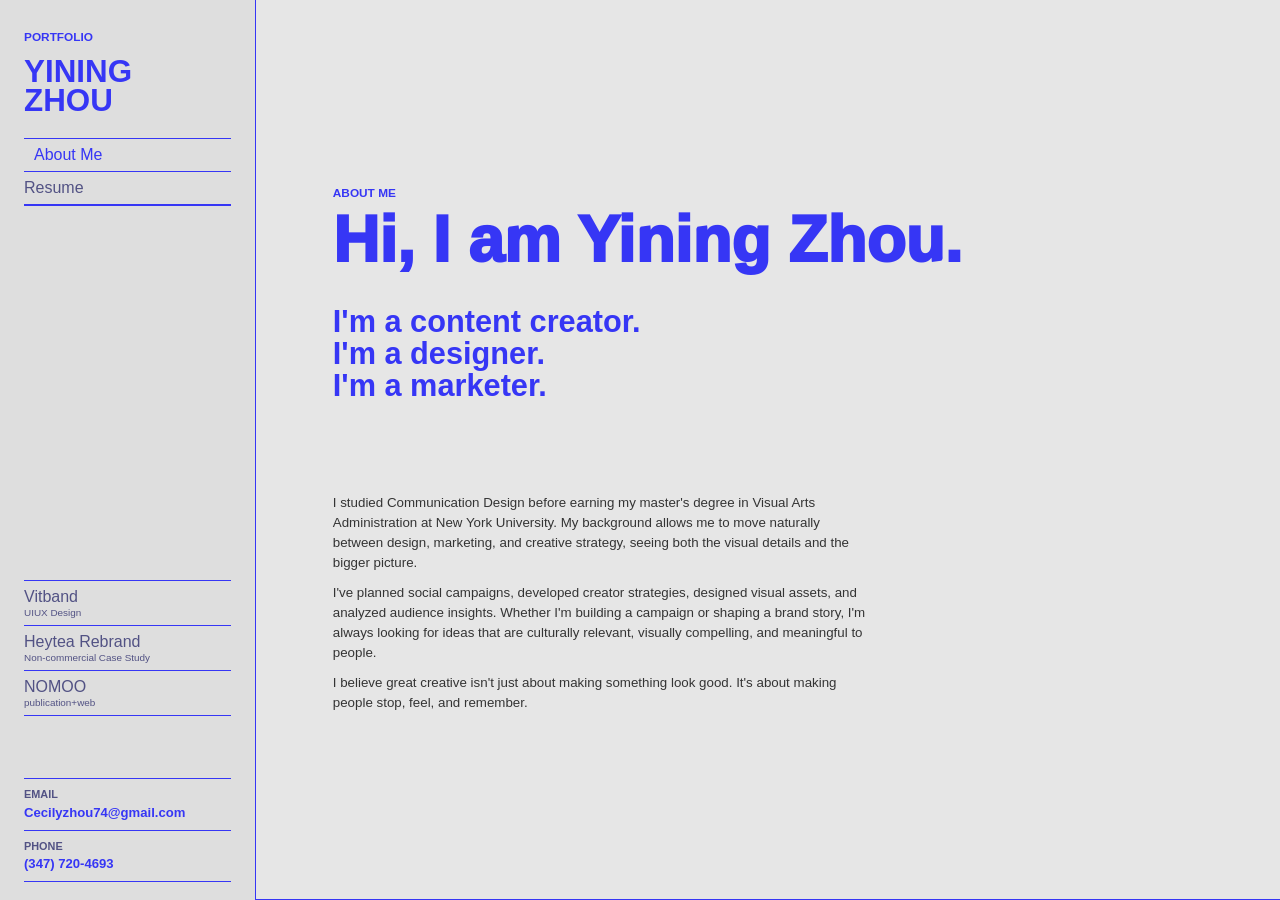
==== index.html @ d881f9b8 "1" ====
<!doctype html>
<html lang="zh-CN">
  <head>
    <meta charset="UTF-8" />
    <meta name="viewport" content="width=device-width, initial-scale=1.0" />
    <title>Portfolio</title>
    <link rel="stylesheet" href="styles.css?v=20260713-nomoo-grey-tight" />
  </head>
  <body>
    <main class="portfolio-shell">
      <aside class="sidebar" aria-label="Portfolio navigation">
        <div class="sidebar-heading">
          <p class="site-label">Portfolio</p>
          <h1>Yining Zhou</h1>
          <nav class="nav-list nav-list-primary" aria-label="Primary sections">
            <button class="nav-link is-active" type="button" data-target="about">About Me</button>
            <button class="nav-link" type="button" data-target="resume">Resume</button>
          </nav>
        </div>

        <nav class="nav-list nav-list-projects" aria-label="Projects">
          <div class="nav-project-group" data-project-nav>
            <button class="nav-link nav-link-project" type="button" data-target="project-one" aria-expanded="false">
              <span>Vitband</span>
              <small>UIUX Design</small>
            </button>
            <div class="nav-sublist" aria-label="Vitband sections">
              <button class="nav-sublink" type="button" data-target="vitband-overview">Overview</button>
              <button class="nav-sublink" type="button" data-target="vitband-research">Research</button>
              <button class="nav-sublink" type="button" data-target="vitband-insights">Audience Insights</button>
              <button class="nav-sublink" type="button" data-target="vitband-highfi">High-Fi</button>
            </div>
          </div>
          <div class="nav-project-group" data-project-nav>
            <button class="nav-link nav-link-project" type="button" data-target="project-two" aria-expanded="false">
              <span>Heytea Rebrand</span>
              <small>Non-commercial Case Study</small>
            </button>
            <div class="nav-sublist" aria-label="Heytea sections">
              <button class="nav-sublink" type="button" data-target="heytea-introduction">Introduction</button>
              <button class="nav-sublink" type="button" data-target="heytea-visualization">Visualization</button>
              <button class="nav-sublink" type="button" data-target="heytea-posters">Posters</button>
              <button class="nav-sublink" type="button" data-target="heytea-applications">Applications</button>
            </div>
          </div>
          <button class="nav-link nav-link-project" type="button" data-target="project-three">
            <span>NOMOO</span>
            <small>publication+web</small>
          </button>
        </nav>

        <div class="sidebar-footer">
          <dl class="contact-list">
            <div>
              <dt>Email</dt>
              <dd><a href="mailto:Cecilyzhou74@gmail.com">Cecilyzhou74@gmail.com</a></dd>
            </div>
            <div>
              <dt>Phone</dt>
              <dd><a href="tel:+13477204693">(347) 720-4693</a></dd>
            </div>
          </dl>
        </div>
      </aside>

      <section class="content-panel" aria-label="Portfolio content">
        <article class="section-block about-section" id="about">
          <div class="section-copy">
            <p class="eyebrow">About Me</p>
            <h2>Hi, I am Yining Zhou.</h2>
            <div class="about-text">
              <p class="about-lede">
                I'm a content creator.<br />
                I'm a designer.<br />
                I'm a marketer.
              </p>
              <p>
                I studied Communication Design before earning my master's degree in
                Visual Arts Administration at New York University. My background allows
                me to move naturally between design, marketing, and creative strategy,
                seeing both the visual details and the bigger picture.
              </p>
              <p>
                I've planned social campaigns, developed creator strategies, designed
                visual assets, and analyzed audience insights. Whether I'm building a
                campaign or shaping a brand story, I'm always looking for ideas that are
                culturally relevant, visually compelling, and meaningful to people.
              </p>
              <p>
                I believe great creative isn't just about making something look good.
                It's about making people stop, feel, and remember.
              </p>
            </div>
          </div>
        </article>

        <article class="section-block resume-section" id="resume">
          <div class="resume-header">
            <h2>Resume</h2>
          </div>

          <div class="resume-grid">
            <section class="resume-card resume-contact" aria-label="Resume contact">
              <h3>Contact</h3>
              <dl>
                <div>
                  <dt>Location</dt>
                  <dd>Long Island City, NY</dd>
                </div>
                <div>
                  <dt>Email</dt>
                  <dd><a href="mailto:Cecilyzhou74@gmail.com">Cecilyzhou74@gmail.com</a></dd>
                </div>
                <div>
                  <dt>Phone</dt>
                  <dd><a href="tel:+13477204693">(347) 720-4693</a></dd>
                </div>
                <div>
                  <dt>Work Authorization</dt>
                  <dd>No sponsorship required</dd>
                </div>
              </dl>
            </section>

            <section class="resume-card" aria-label="Professional summary">
              <h3>Summary</h3>
              <p>
                Digital marketing professional with hands-on experience in social media,
                content creation, and customer insights. Enjoy working at the intersection
                of marketing, design, and data to create engaging digital experiences.
                Experienced in TikTok content, campaign coordination, audience research,
                and marketing analytics.
              </p>
            </section>

            <section class="resume-card resume-education" aria-label="Education">
              <h3>Education</h3>
              <div class="resume-item">
                <div class="resume-item-head">
                  <h4>Parsons School of Design, The New School</h4>
                  <span>Aug. 2020 - May 2024</span>
                </div>
                <p>Bachelor of Arts in Communication Design</p>
                <p>
                  Parsons School of Design Scholarship $52,000; Parsons School of
                  Design Nominee for Honors Graduate.
                </p>
              </div>
              <div class="resume-item">
                <div class="resume-item-head">
                  <h4>New York University</h4>
                  <span>Aug. 2024 - May 2026</span>
                </div>
                <p>Master of Arts in Visual Arts Administration</p>
              </div>
            </section>

            <section class="resume-card resume-experience" aria-label="Work experience">
              <h3>Experience</h3>
              <div class="resume-item">
                <div class="resume-number">01</div>
                <div>
                  <div class="resume-item-head">
                    <h4>J&J Solutions Consulting Inc.</h4>
                    <span>Feb. 2026 - Apr. 2026</span>
                  </div>
                  <p class="resume-role">Marketing & Customer Strategy Consultant Intern</p>
                  <ul>
                    <li>Used SQL and Python to analyze 1.6K+ campaign records across Google Ads, Instagram, and Facebook.</li>
                    <li>Analyzed customer behavior using SQL, Excel, and Adobe Analytics to identify marketing opportunities and customer trends.</li>
                    <li>Built KPI dashboard insights that supported targeting adjustments and a 5% CVR increase.</li>
                    <li>Used data to answer business questions and support marketing recommendations.</li>
                    <li>Reviewed website user behavior and customer journeys to identify opportunities for improving conversion rates and the digital experience.</li>
                    <li>Organized survey results, campaign data, customer feedback, and competitor research for marketing discussions.</li>
                  </ul>
                </div>
              </div>

              <div class="resume-item">
                <div class="resume-number">02</div>
                <div>
                  <div class="resume-item-head">
                    <h4>VITBAND</h4>
                    <span>May 2025 - Feb. 2026</span>
                  </div>
                  <p class="resume-role">UI/UX Designer</p>
                  <ul>
                    <li>Worked with the product team to improve user experience based on customer feedback and usability research.</li>
                    <li>Designed app interface layouts, visual assets, and user-facing marketing materials for a fitness wearable app.</li>
                    <li>Designed product screens, landing page assets, and marketing materials for new feature launches.</li>
                    <li>Researched competitor apps, user flows, interaction patterns, and emerging UI trends.</li>
                    <li>Helped redesign a muscle energy tracking feature into a more motivating progress-based system.</li>
                  </ul>
                </div>
              </div>

              <div class="resume-item">
                <div class="resume-number">03</div>
                <div>
                  <div class="resume-item-head">
                    <h4>Freelance</h4>
                    <span>Aug. 2020 - Aug. 2024</span>
                  </div>
                  <p class="resume-role">Independent Designer</p>
                  <ul>
                    <li>Edited TikTok videos and promotional clips for restaurants, beauty brands, and student-led events.</li>
                    <li>Created short-form videos for restaurants, beauty brands, and local businesses across TikTok and Instagram.</li>
                    <li>Planned content around seasonal campaigns, trending topics, and audience interests.</li>
                    <li>Designed social media graphics, animated posts, event visuals, captions, and campaign content ideas.</li>
                    <li>Worked directly with clients on branding, content ideas, and social media strategy.</li>
                    <li>Produced social content generating over 200K cumulative views across TikTok.</li>
                  </ul>
                </div>
              </div>

              <div class="resume-item">
                <div class="resume-number">04</div>
                <div>
                  <div class="resume-item-head">
                    <h4>Dongsheng Media</h4>
                    <span>Oct. 2022 - Mar. 2024</span>
                  </div>
                  <p class="resume-role">Co-Founder & Social Content Strategist</p>
                  <ul>
                    <li>Coordinated KOLs and livestream creators for TikTok-based livestream projects.</li>
                    <li>Recruited and managed KOLs and livestream creators, collaborating on content strategy and campaign execution for TikTok livestream projects.</li>
                    <li>Managed private audience groups with 1,500+ members through interaction, announcements, and community engagement.</li>
                    <li>Created livestream previews, trending-topic posts, and community content to drive audience traffic and retention.</li>
                    <li>Helped increase audience activity through regular group interaction, giveaways, and livestream reminders.</li>
                    <li>Developed traffic-driving strategies for livestreams reaching 20,000+ peak concurrent viewers and $140K+ average monthly revenue.</li>
                  </ul>
                </div>
              </div>

              <div class="resume-item">
                <div class="resume-number">05</div>
                <div>
                  <div class="resume-item-head">
                    <h4>LINC Chic</h4>
                    <span>Nov. 2023 - Dec. 2023</span>
                  </div>
                  <p class="resume-role">Market Researcher</p>
                  <ul>
                    <li>Conducted in-store retail observation research across SoHo and Fifth Avenue.</li>
                    <li>Conducted customer research across retail locations in New York to better understand shopping behavior and consumer preferences.</li>
                    <li>Collected and summarized survey findings on pricing, product preferences, and seasonal trends.</li>
                    <li>Analyzed surveys, merchandising, store layout, and social media-driven product displays.</li>
                    <li>Compared competitor stores, merchandising, and social media campaigns to identify emerging consumer trends.</li>
                    <li>Identified interest in neutral-tone collections and minimalist visual displays for internal trend discussions.</li>
                  </ul>
                </div>
              </div>
            </section>

            <section class="resume-card resume-skills" aria-label="Skills and tools">
              <h3>Skills & Tools</h3>
              <div>
                <h4>Creative Skills</h4>
                <p>
                  Social media content planning, campaign coordination, newsletter content,
                  audience research, competitor analysis, community engagement, content
                  calendar management, marketing reporting, project tracking, social media
                  graphics, video editing, motion graphics, typography, visual storytelling,
                  art direction, and campaign creative development.
                </p>
              </div>
              <div>
                <h4>Tools</h4>
                <p>
                  Canva, Adobe Creative Suite, Photoshop, Illustrator, InDesign, Premiere Pro,
                  After Effects, Figma, Google Analytics, SQL, Python, Microsoft Excel,
                  Google Workspace, CapCut, and HTML.
                </p>
              </div>
            </section>

            <section class="resume-card resume-awards" aria-label="Awards">
              <h3>Awards</h3>
              <div class="resume-item">
                <div class="resume-item-head">
                  <h4>Red Dot Award: Brands &amp; Communication Design 2026</h4>
                  <span>Professional Level</span>
                </div>
              </div>
            </section>
          </div>
        </article>

        <article class="section-block project-case" id="project-one">
          <header class="case-hero">
            <h2>Vitband</h2>
            <p class="project-tag">UIUX Design</p>
          </header>

          <div class="case-grid">
            <section class="case-block case-block-large case-overview" id="vitband-overview">
              <img
                class="case-device-cutout"
                src="assets/vitband-hand-phone.png"
                alt=""
                aria-hidden="true"
              />
              <h3>Overview</h3>
              <p>
                VITBAND is an AI-powered fitness wearable designed to help athletes
                better understand muscle activation, fatigue, and recovery throughout
                their training. The project focused on creating an intuitive mobile
                experience that transforms complex biometric data into actionable
                insights, making performance tracking easier to understand and more
                motivating for everyday users.
              </p>
            </section>

            <section class="case-block case-role">
              <h3>My Role</h3>
              <p>
                As the UI/UX Designer, I led the end-to-end UI design of the mobile
                application. I was responsible for creating the overall interface layout,
                designing user flows, wireframes, high-fidelity UI screens, and
                interactive prototypes. I translated product requirements into intuitive,
                visually cohesive experiences while collaborating closely with the team
                to refine and iterate the design throughout the project.
              </p>
            </section>

            <section class="case-block case-award">
              <h3>Award</h3>
              <p>Red Dot Award: Brands &amp; Communication Design 2026</p>
            </section>

            <section class="case-block case-block-large">
              <h3>Responsibilities</h3>
              <ul>
                <li>Designed user flows and mobile UI for key features including Dashboard, History, and AI Coach.</li>
                <li>Created wireframes, high-fidelity interfaces, and interaction prototypes in Figma.</li>
                <li>Developed visual assets and marketing materials to maintain a consistent brand identity.</li>
                <li>Conducted competitor analysis across fitness wearables and health tracking applications, identifying opportunities to improve usability and information hierarchy.</li>
                <li>Worked with the team to simplify complex performance metrics into more intuitive visualizations.</li>
                <li>Redesigned the muscle energy system from a countdown model (100% -> 0%) to a progress-based model (0% -> 100%), creating a more rewarding and motivating user experience.</li>
              </ul>
            </section>

            <section class="case-block case-block-large" id="vitband-research">
              <h3>Research</h3>
              <p>
                Before designing the product, we explored the current fitness wearable
                market and interviewed potential users to better understand their
                training habits and expectations.
              </p>
              <div class="case-question-list">
                <p>Our research focused on three key questions:</p>
                <ul>
                  <li>What information do athletes care about most during training?</li>
                  <li>How can complex biometric data be translated into simple, actionable insights?</li>
                  <li>How can AI coaching create a more engaging training experience instead of simply displaying numbers?</li>
                </ul>
              </div>
              <p>
                We also evaluated products such as Polar, WHOOP, and Aura Ring to
                understand their interaction patterns, information architecture, and
                wearable experience. Based on these findings, we explored opportunities
                to create a more approachable and motivating experience.
              </p>
            </section>

            <section class="case-block case-insights" id="vitband-insights">
              <h3>Audience Insights</h3>
              <div class="insight-chart" aria-label="Audience insight chart">
                <p class="chart-question">
                  Question: What would you expect from such a tool?
                </p>
                <div class="chart-row">
                  <p>An indicator of muscle fatigue</p>
                  <div class="chart-bar-track">
                    <span class="chart-bar" style="--value: 75"><span>75</span></span>
                  </div>
                </div>
                <div class="chart-row">
                  <p>Developed strength</p>
                  <div class="chart-bar-track">
                    <span class="chart-bar" style="--value: 35"><span>35</span></span>
                  </div>
                </div>
                <div class="chart-row">
                  <p>Performance asymmetry</p>
                  <div class="chart-bar-track">
                    <span class="chart-bar" style="--value: 56"><span>56</span></span>
                  </div>
                </div>
                <div class="chart-row">
                  <p>Muscle activation level</p>
                  <div class="chart-bar-track">
                    <span class="chart-bar" style="--value: 48"><span>48</span></span>
                  </div>
                </div>
                <div class="chart-row">
                  <p>Alerts to avoid overtraining</p>
                  <div class="chart-bar-track">
                    <span class="chart-bar" style="--value: 54"><span>54</span></span>
                  </div>
                </div>
                <div class="chart-row">
                  <p>Advice for optimizing performance</p>
                  <div class="chart-bar-track">
                    <span class="chart-bar" style="--value: 63"><span>63</span></span>
                  </div>
                </div>
                <div class="chart-row">
                  <p>Recommendations for exercise or recovery adapted to your muscles</p>
                  <div class="chart-bar-track">
                    <span class="chart-bar" style="--value: 51"><span>51</span></span>
                  </div>
                </div>
                <div class="chart-row">
                  <p>Track my progress and performance</p>
                  <div class="chart-bar-track">
                    <span class="chart-bar" style="--value: 48"><span>48</span></span>
                  </div>
                </div>
                <div class="chart-axis" aria-hidden="true">
                  <div class="chart-axis-scale">
                    <span>0</span>
                    <span>20</span>
                    <span>40</span>
                    <span>60</span>
                    <span>80</span>
                  </div>
                </div>
              </div>
              <div class="insight-list">
                <article>
                  <span>Insight 01</span>
                  <p>
                    Users wanted more than raw performance data. They expected clear
                    explanations and practical recommendations that could help improve
                    future workouts.
                  </p>
                </article>
                <article>
                  <span>Insight 02</span>
                  <p>
                    Traditional dashboards often felt overly technical. Participants
                    preferred a cleaner interface with stronger visual hierarchy and
                    easier navigation between key features.
                  </p>
                </article>
                <article>
                  <span>Insight 03</span>
                  <p>
                    Muscle fatigue was consistently ranked as one of the most valuable
                    metrics. Users wanted to understand when to push harder and when to
                    prioritize recovery.
                  </p>
                </article>
                <article>
                  <span>Insight 04</span>
                  <p>
                    Displaying muscle energy as something that grows over time felt
                    significantly more motivating than watching it decrease throughout a
                    workout.
                  </p>
                </article>
              </div>
            </section>

            <section class="case-block case-concept">
              <h3>Creative Concept</h3>
              <div>
                <h4>Design Goal</h4>
                <p>
                  Transform complex physiological data into an experience that feels
                  intuitive, motivating, and actionable.
                </p>
              </div>
              <div>
                <h4>Design Principles</h4>
                <ul>
                  <li>Make performance data easy to understand at a glance.</li>
                  <li>Prioritize the most important metrics through stronger visual hierarchy.</li>
                  <li>Replace technical language with conversational AI coaching.</li>
                  <li>Encourage long-term engagement through positive feedback and progress visualization.</li>
                  <li>Build a clean, modern visual language inspired by premium fitness technology while remaining approachable for everyday users.</li>
                </ul>
              </div>
            </section>

            <section class="case-block case-block-large case-lowfi">
              <h3>Low-Fi</h3>
              <figure class="lowfi-frame">
                <img src="assets/vitband/low-fidelity.png" alt="Vitband low-fidelity wireframes" />
              </figure>
            </section>

            <section class="case-block case-block-large case-highfi" id="vitband-highfi">
              <h3>High-Fi</h3>
              <div class="screen-carousel" data-carousel>
                <button class="carousel-button carousel-button-prev" type="button" data-carousel-prev aria-label="Previous screens">
                  <span aria-hidden="true">‹</span>
                </button>
                <div class="carousel-viewport">
                  <div class="carousel-track">
                    <figure class="screen-slide">
                      <img src="assets/vitband/dashboard-performance.png" alt="Dashboard performance overview screen" />
                    </figure>
                    <figure class="screen-slide">
                      <img src="assets/vitband/dashboard-activation.png" alt="Dashboard activation detail screen" />
                    </figure>
                    <figure class="screen-slide">
                      <img src="assets/vitband/dashboard-load.png" alt="Dashboard internal and external load screen" />
                    </figure>
                    <figure class="screen-slide">
                      <img src="assets/vitband/dashboard-force.png" alt="Dashboard force and velocity screen" />
                    </figure>
                    <figure class="screen-slide">
                      <img src="assets/vitband/dashboard-fatigue.png" alt="Dashboard fatigue detail screen" />
                    </figure>
                    <figure class="screen-slide">
                      <img src="assets/vitband/coach-start.png" alt="AI coach start screen" />
                    </figure>
                    <figure class="screen-slide">
                      <img src="assets/vitband/coach-chat-2.png" alt="AI coach quick actions screen" />
                    </figure>
                    <figure class="screen-slide">
                      <img src="assets/vitband/coach-chat-1.png" alt="AI coach response screen" />
                    </figure>
                    <figure class="screen-slide">
                      <img src="assets/vitband/coach-past-chat.png" alt="AI coach past chat history screen" />
                    </figure>
                  </div>
                </div>
                <button class="carousel-button carousel-button-next" type="button" data-carousel-next aria-label="Next screens">
                  <span aria-hidden="true">›</span>
                </button>
              </div>

              <div class="feature-copy">
                <section class="feature-text">
                  <h4>Dashboard</h4>
                  <p>
                    The dashboard was designed to transform complex biomechanical data
                    into an experience that users could understand within seconds.
                  </p>
                  <p>
                    Instead of overwhelming athletes with technical metrics, we
                    prioritized the most actionable information through a clear visual
                    hierarchy, progressive disclosure, and simple data visualization.
                    The goal was to help users quickly assess their physical condition
                    before deciding whether to push harder, recover, or adjust their
                    training intensity.
                  </p>
                  <p>
                    Each metric was intentionally grouped around a single question:
                    <strong>How is my body performing today?</strong>
                  </p>
                </section>
                <section class="feature-text">
                  <h4>AI Coach</h4>
                  <p>
                    The AI Coach was designed to bridge the gap between performance data
                    and meaningful action.
                  </p>
                  <p>
                    Rather than acting as a traditional chatbot, the experience
                    functions as a personalized training companion that interprets
                    physiological data and delivers context-aware recommendations in
                    natural language. The objective was to reduce the effort required
                    for users to understand their performance while increasing
                    confidence in training decisions.
                  </p>
                  <p>
                    Instead of asking users to interpret charts themselves, the AI
                    transforms data into personalized guidance.
                  </p>
                </section>
                <section class="feature-decisions">
                  <h4>Key Design Decisions</h4>
                  <ul>
                    <li>Prioritized high-value metrics such as fatigue, muscle activation, and load balance.</li>
                    <li>Used expandable cards to progressively reveal detailed analytics without increasing cognitive load.</li>
                    <li>Simplified scientific terminology into language that everyday athletes could understand.</li>
                    <li>Created a soft visual system using gradients and generous spacing to make health data feel approachable rather than clinical.</li>
                    <li>Highlighted trends instead of isolated numbers, encouraging users to focus on long-term performance rather than daily fluctuations.</li>
                  </ul>
                </section>

                <section class="feature-decisions">
                  <h4>Key Design Decisions</h4>
                  <ul>
                    <li>Introduced suggested prompts to reduce decision fatigue and help users start conversations naturally.</li>
                    <li>Added conversation history, allowing users to revisit previous recommendations and monitor long-term progress.</li>
                    <li>Designed quick actions such as Workout Suggestion, Soreness Prediction, Tips, and Make a Plan to support common user goals with a single tap.</li>
                    <li>Focused on conversational language instead of technical terminology to improve accessibility.</li>
                    <li>Built a flexible interaction model where AI recommendations adapt to users' latest performance metrics, creating a more personalized coaching experience.</li>
                  </ul>
                </section>
              </div>
            </section>

            <section class="case-block case-block-large case-mockup">
              <h3>Mockup</h3>
              <div class="mockup-grid">
                <figure class="mockup-cell mockup-cell-01">
                  <img src="assets/vitband/mockups/mockup-01.jpg" alt="Vitband dashboard phone mockup in hand" />
                </figure>
                <figure class="mockup-cell mockup-cell-02">
                  <img src="assets/vitband/mockups/mockup-02.jpg" alt="Vitband analytics phone mockup in hand" />
                </figure>
                <figure class="mockup-cell mockup-cell-03">
                  <img src="assets/vitband/mockups/mockup-03.jpg" alt="Vitband AI coach phone mockup outdoors" />
                </figure>
                <figure class="mockup-cell mockup-cell-04">
                  <img src="assets/vitband/mockups/mockup-04.jpg" alt="Vitband dashboard athletic phone mockup" />
                </figure>
                <figure class="mockup-cell mockup-cell-05">
                  <img src="assets/vitband/mockups/mockup-05.jpg" alt="Vitband chat history phone mockup" />
                </figure>
                <figure class="mockup-cell mockup-cell-06">
                  <img src="assets/vitband/mockups/mockup-06.jpg" alt="Vitband coach close-up phone mockup" />
                </figure>
              </div>
            </section>
          </div>
        </article>

        <article class="section-block project-case heytea-case" id="project-two">
          <header class="case-hero heytea-hero">
            <h2>Heytea Rebrand</h2>
            <p class="project-tag">Non-commercial Case Study</p>
          </header>

          <div class="case-grid">
            <section class="case-block case-block-large" id="heytea-introduction">
              <h3>Introduction</h3>
              <p>
                The concept is Liquor + Tea. By blending the sophisticated flavor of spirits with the rich cultural
                heritage of tea, HEYTEA stands out in a saturated beverage market while creating a more sophisticated
                and historical brand experience.
              </p>
            </section>

            <section class="case-block case-block-large heytea-strategy">
              <h3>Values & Positioning</h3>
              <div class="heytea-two-column">
                <div>
                  <h4>Values</h4>
                  <p>
                    The brand offers high-quality, culturally deep tea and liquor blended beverages. By blending
                    traditional tea art with modern liquor craft, it focuses on the purity of ingredients, elegance
                    of vibe, and a relaxing and enjoyable experience for consumers.
                  </p>
                </div>
                <div>
                  <h4>Positioning</h4>
                  <p>
                    HEYTEA is positioned as an innovative and powerful beverage brand for young consumers looking
                    for fresh experience and cultural depth. The brand combines Chinese art aesthetics with modern
                    minimalist design to convey an elegant and pure brand image.
                  </p>
                </div>
              </div>
            </section>

            <section class="case-block case-block-large heytea-tone">
              <h3>Tone</h3>
              <div class="tone-cards" aria-label="Heytea tone keywords">
                <article>
                  <h4>Elegant</h4>
                  <p>
                    The brand's elegant style brings a sense of refinement and premium lifestyle to consumers.
                  </p>
                </article>
                <article>
                  <h4>Traditional</h4>
                  <p>
                    The visual direction is rooted in Chinese tea culture, giving HEYTEA a deeper cultural context.
                  </p>
                </article>
                <article>
                  <h4>Pure</h4>
                  <p>
                    A pure tone communicates simplicity, clarity, and the quality of the ingredients.
                  </p>
                </article>
                <article>
                  <h4>Relaxable</h4>
                  <p>
                    The relaxed atmosphere gives consumers a feeling of comfort, serenity, and enjoyment.
                  </p>
                </article>
              </div>
            </section>

            <section class="case-block case-block-large" id="heytea-visualization">
              <h3>Visualization</h3>
              <p>
                The visualization system is built from the logo, typography, color palette, graphic elements, images,
                and interface applications. Each part supports the Liquor + Tea concept through a minimal black,
                white, and gray visual language.
              </p>
            </section>

            <section class="case-block case-block-large heytea-logo-section">
              <h3>Logo</h3>
              <div class="heytea-logo-layout">
                <figure class="heytea-logo-mark">
                  <img src="assets/heytea/processed/logo-symbol-transparent.png" alt="Heytea logo symbol extracted from the guideline" />
                </figure>
                <div class="heytea-logo-copy">
                  <p>
                    The logo expresses our products very clearly and directly. At the same time, the logo is simple,
                    modern and elegant. It can be used in many different contexts, such as product packaging, posters
                    and advertisements.
                  </p>
                  <p>
                    The logo design is inspired by the shape of ancient Chinese wine altars and modern milk tea cups.
                    The serif typeface gives the brand a more elegant and historical character.
                  </p>
                </div>
              </div>
            </section>

            <section class="case-block case-block-large heytea-type">
              <h3>Typography</h3>
              <p>
                Didot is used as the primary headline typeface. Aa WuDaoJia supports the slogan and calligraphic
                feeling, while Inter is used for body copy, legal text, and app interface information.
              </p>
              <div class="type-specimen" aria-label="Heytea typography system">
                <div>
                  <span>English Title</span>
                  <strong>Didot</strong>
                </div>
                <div>
                  <span>Slogan</span>
                  <strong>Joy & Inspiration</strong>
                </div>
                <div>
                  <span>Body & UI</span>
                  <strong>Inter</strong>
                </div>
              </div>
            </section>

            <section class="case-block case-block-large heytea-color">
              <h3>Color</h3>
              <p>
                The colors are inspired by traditional Chinese ink paintings, with black and white as the main base
                and a range of grays used in the illustrations to highlight the hierarchy of the design. All secondary
                colors can be flexibly applied to all illustration elements.
              </p>
              <div class="color-swatches" aria-label="Heytea color palette">
                <span style="--swatch: #000000">#000000</span>
                <span style="--swatch: #ffffff">#FFFFFF</span>
                <span style="--swatch: #4d4d4d">#4D4D4D</span>
                <span style="--swatch: #666666">#666666</span>
                <span style="--swatch: #808080">#808080</span>
                <span style="--swatch: #909090">#909090</span>
                <span style="--swatch: #6e6e6e">#6E6E6E</span>
              </div>
            </section>

            <section class="case-block case-block-large">
              <h3>Elements</h3>
              <p>
                Wine jars, bottles, wine glasses, teacups, teapots and other containers are used for tea and liquor.
                Mountains are the most frequent element in ink paintings, and they also exist as a secondary graphic
                in our visual system. Mountains can be irregular and random.
              </p>
              <figure class="heytea-image heytea-elements-image">
                <img src="assets/heytea/processed/elements-transparent.png" alt="Heytea visual elements extracted from the guideline" />
              </figure>
            </section>

            <section class="case-block case-block-large" id="heytea-posters">
              <h3>Posters</h3>
              <p>
                Posters are used to draw the brand image to consumers. The visual language keeps the same logo,
                illustration elements, slogan, and black-white-gray structure.
              </p>
              <div class="heytea-poster-grid">
                <figure>
                  <img src="assets/heytea/processed/poster-hires-01.png" alt="Heytea poster design one" />
                </figure>
                <figure>
                  <img src="assets/heytea/processed/poster-hires-02.png" alt="Heytea poster design two" />
                </figure>
                <figure>
                  <img src="assets/heytea/processed/poster-hires-03.png" alt="Heytea poster design three" />
                </figure>
                <figure>
                  <img src="assets/heytea/processed/poster-hires-04.png" alt="Heytea poster design four" />
                </figure>
              </div>
            </section>

            <section class="case-block case-block-large" id="heytea-applications">
              <h3>Physical Applications</h3>
              <p>
                The physical applications include packaging, paper bags, cups, stickers, straws, and business cards.
                The brand system is applied through clean surfaces, large logo marks, and the same black-white-gray
                illustration language.
              </p>
              <div class="heytea-image-grid heytea-image-grid-two">
                <figure>
                  <img src="assets/heytea/magazine-mockup.png" alt="Heytea magazine mockup held above a rock" />
                </figure>
                <figure>
                  <img src="assets/heytea/packaging-system.jpg" alt="Heytea cup, sticker, straw, and packaging system" />
                </figure>
                <figure>
                  <img src="assets/heytea/paper-bag.png" alt="Heytea branded paper bag mockups" />
                </figure>
                <figure>
                  <img src="assets/heytea/card-mockup.png" alt="Heytea business card mockup" />
                </figure>
              </div>
            </section>

            <section class="case-block case-block-large">
              <h3>Digital Applications</h3>
              <h4 class="heytea-media-title">Content Design</h4>
              <figure class="heytea-image heytea-social-posts">
                <img src="assets/heytea/processed/social-media-posts-transparent.png" alt="Heytea social media post examples extracted from the guideline" />
              </figure>
              <h4 class="heytea-media-title">UI/UX</h4>
              <div class="heytea-digital-stack">
                <figure>
                  <img src="assets/heytea/iphone-home-rock-hires.png" alt="Heytea home screen on iPhone mockup with white rocks" />
                </figure>
                <figure>
                  <img src="assets/heytea/iphone-product-rock-hires.png" alt="Heytea product detail screen on iPhone mockup with white rock" />
                </figure>
              </div>
            </section>
          </div>
        </article>

        <article class="section-block project-case nomoo-case" id="project-three">
          <header class="case-hero nomoo-hero">
            <h2>NOMOO</h2>
            <p class="project-tag">publication+web</p>
          </header>

          <div class="nomoo-gallery" aria-label="NOMOO project spreads">
            <figure class="nomoo-spread">
              <img src="assets/nomoo/nomoo-01-grey.jpg" alt="NOMOO process, mindmap, proposal, and logo process spread" />
            </figure>
            <figure class="nomoo-spread">
              <img src="assets/nomoo/nomoo-02-grey.jpg" alt="NOMOO inspiration and research spread" />
            </figure>
            <figure class="nomoo-spread">
              <img src="assets/nomoo/nomoo-03-grey.jpg" alt="NOMOO publication process spread" />
            </figure>
            <figure class="nomoo-spread">
              <img src="assets/nomoo/nomoo-04-grey.jpg" alt="NOMOO book outcome spread" />
            </figure>
            <figure class="nomoo-spread">
              <img src="assets/nomoo/nomoo-05-grey.jpg" alt="NOMOO web process spread" />
            </figure>
            <figure class="nomoo-spread">
              <img src="assets/nomoo/nomoo-06-grey.jpg" alt="NOMOO web development spread" />
            </figure>
            <figure class="nomoo-spread">
              <img src="assets/nomoo/nomoo-07-grey.jpg" alt="NOMOO web development and interaction spread" />
            </figure>
            <figure class="nomoo-spread">
              <img src="assets/nomoo/nomoo-08-grey.jpg" alt="NOMOO web outcome spread" />
            </figure>
          </div>
        </article>
      </section>
    </main>

    <script src="script.js?v=20260713-nomoo-grey-tight"></script>
  </body>
</html>
---- styles.css ----
:root {
  --bg: rgb(230, 230, 230);
  --ink: rgb(54, 54, 245);
  --muted: rgb(82, 82, 132);
  --line: rgb(198, 198, 210);
  --panel: rgb(238, 238, 238);
  --accent: rgb(54, 54, 245);
  --accent-soft: rgb(215, 215, 244);
  --accent-2: rgb(16, 16, 28);
  --accent-3: rgb(118, 118, 160);
}

* {
  box-sizing: border-box;
  font-family: inherit;
}

html,
body {
  height: 100%;
}

body {
  margin: 0;
  background: var(--bg);
  color: var(--ink);
  font-family:
    -apple-system, BlinkMacSystemFont, "SF Pro Display", "SF Pro Text",
    "Helvetica Neue", Arial, sans-serif;
}

button,
a {
  font: inherit;
}

.portfolio-shell {
  display: grid;
  grid-template-columns: minmax(220px, 20%) 1fr;
  height: 100vh;
  overflow: hidden;
}

.sidebar {
  position: sticky;
  top: 0;
  display: flex;
  flex-direction: column;
  min-height: 100vh;
  padding: 30px 24px 18px;
  border-right: 1px solid var(--accent);
  background: rgb(222, 222, 222);
}

.sidebar-heading {
  margin-bottom: 0;
  padding-bottom: 0;
  border-bottom: 1px solid var(--accent);
}

.site-label,
.eyebrow {
  margin: 0 0 10px;
  color: var(--accent);
  font-size: 0.74rem;
  font-weight: 800;
  letter-spacing: 0;
  text-transform: uppercase;
}

.site-label {
  margin-bottom: 14px;
  color: var(--accent);
}

h1,
h2,
p {
  margin-top: 0;
}

h1 {
  margin-bottom: 0;
  max-width: 10ch;
  color: var(--accent);
  font-size: clamp(1.9rem, 2.45vw, 2.65rem);
  font-weight: 900;
  line-height: 0.92;
  text-transform: uppercase;
}

.nav-list {
  display: grid;
  gap: 0;
  border-top: 1px solid var(--accent);
}

.nav-list-primary {
  margin-top: 22px;
}

.nav-list-projects {
  margin-top: auto;
  margin-bottom: 34px;
}

.nav-link {
  width: 100%;
  min-height: 32px;
  padding: 7px 0;
  border: 0;
  border-bottom: 1px solid var(--accent);
  background: transparent;
  color: var(--muted);
  font-weight: 300;
  text-align: left;
  cursor: pointer;
  transform-origin: left center;
  transition:
    color 160ms ease,
    background-color 160ms ease,
    padding-left 160ms ease,
    transform 180ms ease;
}

.nav-link:hover,
.nav-link:focus-visible {
  padding-left: 10px;
  color: var(--accent);
  outline: none;
  transform: scale(1.08);
}

.nav-link.is-active {
  padding-left: 10px;
  background: transparent;
  color: var(--accent);
  font-weight: 500;
}

.nav-link-project {
  display: grid;
  gap: 2px;
}

.nav-link-project small {
  color: currentColor;
  font-size: 0.62rem;
  font-weight: 300;
  line-height: 1;
}

.nav-project-group {
  border-bottom: 1px solid var(--accent);
  transition: padding 240ms ease;
}

.nav-project-group .nav-link-project {
  border-bottom: 0;
}

.nav-project-group.is-expanded {
  padding: 7px 0 10px;
  border-top: 1px solid var(--accent);
  border-bottom: 1px solid var(--accent);
}

.nav-sublist {
  display: grid;
  gap: 5px;
  max-height: 0;
  margin-top: 0;
  overflow: hidden;
  opacity: 0;
  transform: translateY(-4px);
  transition:
    max-height 280ms ease,
    margin-top 220ms ease,
    opacity 180ms ease,
    transform 220ms ease;
}

.nav-project-group.is-expanded .nav-sublist {
  max-height: 160px;
  margin-top: 12px;
  opacity: 1;
  transform: translateY(0);
}

.nav-sublink {
  width: 100%;
  padding: 3px 0 3px 10px;
  border: 0;
  background: transparent;
  color: var(--muted);
  font-size: 0.62rem;
  font-weight: 300;
  line-height: 1.05;
  text-align: left;
  cursor: pointer;
  transform-origin: left center;
  transition:
    color 160ms ease,
    padding-left 160ms ease,
    transform 180ms ease;
}

.nav-sublink:hover,
.nav-sublink:focus-visible,
.nav-sublink.is-active {
  padding-left: 15px;
  color: var(--accent);
  outline: none;
  transform: scale(1.08);
}

.sidebar-footer {
  margin-top: 0;
  padding-top: 28px;
  color: var(--muted);
  font-size: 0.82rem;
  line-height: 1.35;
}

.contact-list {
  display: grid;
  gap: 0;
  margin: 0;
  border-top: 1px solid var(--accent);
}

.contact-list div {
  padding: 8px 0;
  border-bottom: 1px solid var(--accent);
}

.contact-list dt {
  margin-bottom: 2px;
  color: var(--muted);
  font-size: 0.68rem;
  font-weight: 800;
  text-transform: uppercase;
}

.contact-list dd {
  margin: 0;
}

.contact-list a {
  color: var(--accent);
  font-weight: 700;
  text-decoration: none;
  overflow-wrap: anywhere;
}

.content-panel {
  position: relative;
  height: 100vh;
  overflow-y: auto;
  scroll-behavior: smooth;
  background: var(--bg);
}

.section-block {
  position: relative;
  min-height: 100vh;
  padding: clamp(40px, 6vw, 88px);
  border-bottom: 1px solid var(--accent);
}

.project-section {
  display: grid;
  grid-template-columns: minmax(0, 0.92fr) minmax(280px, 0.78fr);
  gap: clamp(32px, 6vw, 88px);
  align-items: center;
}

.about-section,
.resume-section {
  display: flex;
  align-items: center;
}

.section-copy,
.project-meta {
  max-width: 760px;
}

.about-section .section-copy {
  max-width: 980px;
}

.section-copy h2,
.project-meta h2 {
  margin-bottom: 22px;
  color: var(--accent);
  font-weight: 950;
  font-size: clamp(2rem, 5vw, 5.8rem);
  line-height: 0.96;
  letter-spacing: 0;
}

.resume-header h2 {
  margin: 0 0 18px;
  color: var(--accent);
  font-size: clamp(4.4rem, 9vw, 10rem);
  font-weight: 950;
  line-height: 0.82;
  letter-spacing: 0;
  text-transform: uppercase;
}

.section-copy p:not(.eyebrow),
.project-meta p:not(.eyebrow) {
  max-width: 640px;
  color: var(--muted);
  font-size: clamp(1rem, 1.2vw, 1.22rem);
  line-height: 1.75;
}

.project-tag {
  margin: -10px 0 26px;
  color: var(--accent);
  font-size: 0.82rem;
  font-weight: 400;
  text-transform: uppercase;
}

.project-case {
  position: relative;
  display: block;
  padding-top: clamp(34px, 5vw, 72px);
  overflow: hidden;
}

.case-device-cutout {
  float: right;
  width: min(54vw, 880px);
  height: auto;
  margin: clamp(-340px, -28vw, -210px) -88px 34px 10px;
  pointer-events: none;
  shape-image-threshold: 0.08;
  shape-margin: 4px;
  shape-outside: url("assets/vitband-hand-phone.png");
  user-select: none;
}

.case-hero,
.case-grid {
  position: relative;
  z-index: 1;
}

.case-grid {
  z-index: 3;
}

.case-hero {
  max-width: 1120px;
  min-height: clamp(270px, 30vw, 380px);
  padding-bottom: clamp(34px, 5vw, 64px);
  border-bottom: 1px solid var(--accent);
}

.case-hero h2 {
  margin: 0 0 18px;
  color: var(--accent);
  font-size: clamp(4.4rem, 9vw, 10rem);
  font-weight: 950;
  line-height: 0.82;
  letter-spacing: 0;
  text-transform: uppercase;
}

.case-title-row {
  display: grid;
  grid-template-columns: minmax(180px, 0.36fr) minmax(0, 1fr);
  gap: clamp(24px, 4vw, 52px);
  max-width: 900px;
  margin-top: clamp(34px, 5vw, 64px);
  padding-top: 16px;
  border-top: 1px solid var(--accent);
}

.case-title-row h3,
.case-title-row p {
  margin: 0;
}

.case-title-row h3 {
  color: var(--accent);
  font-size: 0.82rem;
  font-weight: 850;
  text-transform: uppercase;
}

.case-title-row p {
  color: #303030;
  font-size: clamp(1.2rem, 2vw, 2rem);
  font-weight: 700;
  line-height: 1.1;
}

.case-grid {
  display: grid;
  grid-template-columns: minmax(220px, 0.62fr) minmax(0, 1.38fr);
  gap: clamp(22px, 3vw, 38px);
  max-width: 1120px;
  padding-top: clamp(18px, 2.5vw, 34px);
}

.case-block {
  padding-top: 14px;
  border-top: 1px solid var(--accent);
}

.case-block-large,
.case-insights,
.case-concept {
  grid-column: 1 / -1;
}

.case-overview {
  max-width: 100%;
  min-height: clamp(380px, 44vw, 520px);
  padding-top: 22px;
  overflow: visible;
}

.case-role {
  grid-column: 1 / -1;
  position: relative;
  top: -232px;
  margin-bottom: -252px;
}

.case-overview p {
  max-width: none;
}

.case-block h3 {
  margin: 0 0 18px;
  color: var(--accent);
  font-size: clamp(1.55rem, 2.8vw, 3.2rem);
  font-weight: 900;
  line-height: 0.95;
  text-transform: uppercase;
}

.case-block h4 {
  margin: 0 0 10px;
  color: #242424;
  font-size: 0.95rem;
  font-weight: 850;
  line-height: 1.25;
  text-transform: uppercase;
}

.case-block p,
.case-block li {
  color: #343434;
  font-size: 0.82rem;
  font-weight: 300;
  line-height: 1.38;
}

.case-block p {
  max-width: 760px;
}

.case-block ul {
  display: grid;
  gap: 6px;
  max-width: 860px;
  margin: 0;
  padding-left: 1.05rem;
}

.case-question-list {
  margin: 24px 0;
  padding: 18px 0;
  border-top: 1px solid var(--accent);
  border-bottom: 1px solid var(--accent);
}

.case-question-list p {
  margin: 0 0 14px;
  color: var(--accent);
  font-weight: 700;
}

.insight-list {
  display: grid;
  grid-template-columns: repeat(4, minmax(0, 1fr));
  gap: 0;
  border-top: 1px solid var(--accent);
}

.insight-chart {
  width: min(100%, 980px);
  margin: 2px auto clamp(30px, 4vw, 54px);
  padding: clamp(18px, 3vw, 30px) 0 clamp(16px, 2vw, 22px);
  color: var(--accent);
  background: transparent;
}

.case-block .chart-question {
  max-width: none;
  margin: 0 0 clamp(18px, 2.4vw, 30px);
  color: rgb(54, 54, 245);
  font-size: clamp(1.02rem, 1.75vw, 1.55rem);
  font-weight: 850;
  line-height: 1.18;
  letter-spacing: 0;
  text-align: center;
}

.chart-row,
.chart-axis {
  display: grid;
  grid-template-columns: minmax(250px, 0.95fr) minmax(360px, 1.05fr);
  gap: clamp(16px, 2vw, 28px);
  align-items: center;
}

.chart-row + .chart-row {
  margin-top: 7px;
}

.chart-row p {
  max-width: none;
  margin: 0;
  color: rgb(54, 54, 245);
  font-size: clamp(0.72rem, 1.15vw, 1.02rem);
  font-weight: 450;
  line-height: 1.15;
  text-align: left;
}

.chart-bar-track {
  position: relative;
  height: clamp(20px, 2.6vw, 30px);
  background:
    repeating-linear-gradient(
      to right,
      transparent 0,
      transparent calc(25% - 1px),
      rgba(54, 54, 245, 0.24) calc(25% - 1px),
      rgba(54, 54, 245, 0.24) 25%
    );
}

.chart-bar {
  position: relative;
  display: block;
  width: calc((var(--value) / 80) * 100%);
  height: 100%;
  min-width: 32px;
  background: rgb(54, 54, 245);
}

.chart-bar span {
  position: absolute;
  right: 7px;
  top: 50%;
  color: rgb(255, 255, 255);
  font-size: clamp(0.7rem, 1vw, 0.98rem);
  font-weight: 650;
  line-height: 1;
  transform: translateY(-50%);
}

.chart-axis {
  margin-top: 7px;
  color: var(--accent);
}

.chart-axis::before {
  content: "";
}

.chart-axis-scale {
  display: flex;
  justify-content: space-between;
}

.chart-axis-scale span {
  color: rgb(54, 54, 245);
  font-size: clamp(0.7rem, 1vw, 0.95rem);
  font-weight: 400;
  line-height: 1;
}

.insight-list article {
  min-height: 260px;
  padding: 18px clamp(14px, 2vw, 24px) 0;
  border-right: 1px solid var(--accent);
}

.insight-list article:last-child {
  border-right: 0;
}

.insight-list span {
  display: block;
  margin-bottom: 28px;
  color: var(--accent);
  font-size: 0.72rem;
  font-weight: 850;
  text-transform: uppercase;
}

.insight-list p {
  margin: 0;
}

.case-concept {
  display: grid;
  grid-template-columns: minmax(180px, 0.42fr) minmax(0, 0.58fr) minmax(0, 1fr);
  gap: clamp(24px, 4vw, 56px);
  min-height: auto;
}

.case-concept h3 {
  margin-bottom: 0;
}

.case-lowfi,
.case-highfi {
  overflow: hidden;
}

.case-lowfi,
.case-highfi {
  margin-top: calc(clamp(22px, 3vw, 38px) * -0.35);
}

.case-highfi {
  margin-inline: calc(clamp(24px, 4vw, 60px) * -1);
}

.case-highfi > h3,
.case-highfi .feature-copy {
  margin-inline: clamp(24px, 4vw, 60px);
}

.lowfi-frame {
  margin: 14px 0 0;
}

.lowfi-frame img {
  display: block;
  width: 100%;
  height: auto;
}

.screen-carousel {
  position: relative;
  margin-top: 14px;
  padding: 0 clamp(24px, 4vw, 42px);
}

.carousel-viewport {
  overflow: hidden;
}

.carousel-track {
  --screen-gap: clamp(16px, 2.4vw, 30px);
  display: flex;
  gap: var(--screen-gap);
  transition: transform 620ms cubic-bezier(0.22, 1, 0.36, 1);
  will-change: transform;
}

.screen-slide {
  flex: 0 0 calc((100% - (var(--screen-gap) * 2)) / 3);
  min-width: 0;
  margin: 0;
}

.screen-slide img {
  display: block;
  width: 100%;
  height: auto;
  object-position: top center;
}

.carousel-button {
  position: absolute;
  top: calc(14px + min(28vw, 196px));
  z-index: 2;
  display: grid;
  place-items: center;
  width: 34px;
  height: 54px;
  padding: 0;
  color: var(--accent);
  background: transparent;
  border: 0;
  cursor: pointer;
  transform: translateY(-50%);
  transition: color 180ms ease, transform 180ms ease;
}

.carousel-button:hover {
  color: #101010;
  transform: translateY(-50%) scale(1.08);
}

.carousel-button span {
  display: block;
  font-size: 3rem;
  font-weight: 200;
  line-height: 1;
}

.carousel-button-prev {
  left: 0;
}

.carousel-button-next {
  right: 0;
}

.feature-copy {
  position: relative;
  display: grid;
  grid-template-columns: repeat(2, minmax(0, 1fr));
  gap: 0 clamp(24px, 4vw, 58px);
  margin-top: 16px;
  padding-top: 18px;
  border-top: 1px solid var(--accent);
}

.feature-copy::before {
  position: absolute;
  top: 18px;
  bottom: 0;
  left: 50%;
  width: 1px;
  background: var(--accent);
  content: "";
}

.feature-copy section {
  display: grid;
  align-content: start;
  gap: 7px;
}

.feature-copy section:nth-child(even) {
  padding-left: clamp(18px, 3vw, 34px);
}

.feature-copy h4 {
  margin: 0 0 4px;
  color: var(--accent);
  font-size: 0.95rem;
  font-weight: 850;
  line-height: 1.25;
  text-transform: uppercase;
}

.feature-copy p,
.feature-copy li {
  color: var(--accent);
  font-size: 0.76rem;
  font-weight: 300;
  line-height: 1.24;
}

.feature-copy p {
  max-width: 560px;
  margin: 0;
}

.feature-copy strong {
  color: var(--accent);
  font-weight: 780;
}

.feature-copy ul {
  display: grid;
  gap: 4px;
  max-width: 600px;
  margin: 0;
  padding-left: 1rem;
}

.feature-decisions {
  margin-top: 16px;
}

.case-mockup {
  margin-top: calc(clamp(22px, 3vw, 38px) * -0.35);
  margin-inline: calc(clamp(24px, 4vw, 60px) * -1);
}

.case-mockup > h3 {
  margin-inline: clamp(24px, 4vw, 60px);
}

.mockup-grid {
  display: grid;
  grid-template-columns: repeat(3, minmax(0, 1fr));
  width: 100%;
  margin-top: 14px;
  border: 1px solid var(--accent);
  background: var(--accent);
  gap: 1px;
  image-rendering: auto;
}

.mockup-cell {
  aspect-ratio: 1;
  min-width: 0;
  margin: 0;
  background: var(--bg);
  overflow: hidden;
}

.mockup-cell img {
  display: block;
  width: 100%;
  height: 100%;
  object-fit: cover;
}

.mockup-cell-01 img {
  object-position: 64% 42%;
}

.mockup-cell-02 img {
  object-position: 58% 42%;
}

.mockup-cell-03 img {
  object-position: 56% 49%;
}

.mockup-cell-04 img {
  object-position: 64% 48%;
}

.mockup-cell-05 img {
  object-position: 59% 44%;
}

.mockup-cell-06 img {
  object-position: 50% 48%;
}

.heytea-case .case-hero {
  min-height: clamp(220px, 24vw, 320px);
}

.heytea-case .case-grid {
  row-gap: clamp(24px, 3.4vw, 44px);
}

.heytea-case .case-block p {
  max-width: 760px;
  margin: 0;
  color: #303030;
  font-size: 0.86rem;
  font-weight: 360;
  line-height: 1.34;
}

.heytea-hero .project-tag {
  margin: 0;
  color: var(--accent);
  font-size: 0.9rem;
  font-weight: 420;
  line-height: 1.2;
}

.heytea-image {
  margin: 18px 0 0;
}

.heytea-image img,
.heytea-image-grid img,
.heytea-poster-grid img,
.heytea-logo-mark img,
.heytea-digital-stack img,
.heytea-social-posts img {
  display: block;
  width: 100%;
  height: auto;
  image-rendering: auto;
}

.heytea-image-narrow {
  max-width: 920px;
}

.heytea-two-column,
.type-specimen {
  display: grid;
  grid-template-columns: repeat(2, minmax(0, 1fr));
  gap: 1px;
  margin-top: 18px;
  border: 1px solid var(--accent);
  background: var(--accent);
}

.heytea-two-column > div,
.type-specimen > div {
  min-width: 0;
  background: var(--bg);
}

.heytea-two-column > div,
.type-specimen > div {
  padding: 18px;
}

.heytea-case h4 {
  margin: 0 0 12px;
  color: var(--accent);
  font-size: 0.82rem;
  font-weight: 850;
  line-height: 1.2;
  text-transform: uppercase;
}

.tone-cards {
  display: grid;
  grid-template-columns: repeat(2, minmax(0, 1fr));
  gap: 1px;
  margin-top: 18px;
  border: 1px solid var(--accent);
  background: var(--accent);
}

.tone-cards article {
  min-height: 150px;
  padding: 18px;
  background: var(--bg);
}

.tone-cards h4 {
  font-size: clamp(1rem, 1.7vw, 1.55rem);
  line-height: 1;
}

.tone-cards p {
  color: var(--accent);
  font-size: 0.78rem;
  font-weight: 320;
  line-height: 1.3;
}

.type-specimen {
  grid-template-columns: repeat(3, minmax(0, 1fr));
}

.type-specimen span {
  display: block;
  margin-bottom: 12px;
  color: var(--accent);
  font-size: 0.68rem;
  font-weight: 520;
  text-transform: uppercase;
}

.type-specimen strong {
  display: block;
  color: var(--accent);
  font-size: clamp(1.45rem, 3vw, 3.2rem);
  font-weight: 820;
  line-height: 0.95;
}

.type-specimen div:first-child strong {
  font-family: Didot, "Bodoni 72", "Times New Roman", serif;
  font-weight: 700;
}

.type-specimen div:nth-child(2) strong {
  font-family: "Marker Felt", "Chalkboard SE", "Apple Chancery", cursive;
  font-size: clamp(1.25rem, 2.4vw, 2.6rem);
}

.color-swatches {
  display: grid;
  grid-template-columns: repeat(7, minmax(0, 1fr));
  gap: 1px;
  margin-top: 18px;
  border: 1px solid var(--accent);
  background: var(--accent);
}

.color-swatches span {
  position: relative;
  min-height: 112px;
  padding: 12px;
  background: var(--swatch);
  color: #ffffff;
  font-size: 0.62rem;
  font-weight: 560;
  line-height: 1;
}

.color-swatches span:nth-child(2) {
  color: var(--accent-2);
}

.color-swatches span::after {
  content: "";
  position: absolute;
  inset: auto 12px 12px 12px;
  height: 1px;
  background: currentColor;
  opacity: 0.45;
}

.heytea-image-grid {
  display: grid;
  grid-template-columns: repeat(3, minmax(0, 1fr));
  gap: 1px;
  margin-top: 18px;
  border: 1px solid var(--accent);
  background: var(--accent);
}

.heytea-image-grid-two {
  grid-template-columns: repeat(2, minmax(0, 1fr));
}

.heytea-app-grid {
  grid-template-columns: repeat(4, minmax(0, 1fr));
  align-items: start;
}

.heytea-image-grid figure {
  min-width: 0;
  margin: 0;
  background: var(--bg);
}

.heytea-logo-layout {
  display: grid;
  grid-template-columns: minmax(120px, 0.34fr) minmax(0, 1fr);
  gap: clamp(28px, 5vw, 72px);
  align-items: center;
  margin-top: 18px;
}

.heytea-logo-mark {
  max-width: 220px;
  margin: 0;
}

.heytea-logo-copy {
  display: grid;
  gap: 12px;
}

.heytea-elements-image {
  margin-top: 20px;
  padding: 18px 0 6px;
}

.heytea-poster-grid {
  display: grid;
  grid-template-columns: repeat(2, minmax(0, 1fr));
  gap: 1px;
  margin-top: 18px;
  border: 1px solid var(--accent);
  background: var(--accent);
}

.heytea-poster-grid figure {
  margin: 0;
  background: #ffffff;
}

.heytea-social-posts {
  max-width: 920px;
  margin-top: 12px;
}

.heytea-media-title {
  margin-top: 18px;
}

.heytea-digital-stack {
  display: grid;
  gap: 1px;
  margin-top: 12px;
  border: 1px solid var(--accent);
  background: var(--accent);
}

.heytea-digital-stack figure {
  margin: 0;
  background: var(--bg);
}

.nomoo-case {
  background: var(--bg);
}

.nomoo-hero {
  min-height: auto;
  padding-bottom: clamp(28px, 4vw, 54px);
}

.nomoo-hero .project-tag {
  margin: 0;
  color: var(--accent);
  font-size: 0.9rem;
  font-weight: 420;
  line-height: 1.2;
}

.nomoo-gallery {
  display: grid;
  gap: 0;
  max-width: 1180px;
  padding-top: 0;
}

.nomoo-spread {
  margin: 0;
}

.nomoo-spread img {
  display: block;
  width: 100%;
  height: auto;
  background: var(--bg);
  image-rendering: auto;
}

.about-text {
  display: grid;
  gap: 10px;
  max-width: 820px;
  margin-top: 34px;
}

.section-copy .about-text p {
  margin: 0;
  color: #343434;
  font-size: 10pt;
  font-weight: 400;
  line-height: 1.5;
}

.section-copy .about-text .about-lede {
  margin-bottom: 80px;
  color: var(--accent);
  font-size: clamp(1.5rem, 2.4vw, 2.6rem);
  font-weight: 850;
  line-height: 1.05;
}

.about-text p:not(.about-lede) {
  max-width: 66%;
}

.resume-section {
  display: block;
  padding-top: clamp(34px, 5vw, 72px);
}

.resume-header {
  max-width: 1120px;
  padding-bottom: clamp(34px, 5vw, 64px);
  border-bottom: 1px solid var(--accent);
}

.resume-header p:not(.eyebrow) {
  max-width: 560px;
  margin-bottom: 0;
  color: #303030;
  font-size: clamp(1rem, 1.2vw, 1.2rem);
  line-height: 1.55;
}

.resume-grid {
  display: grid;
  grid-template-columns: minmax(220px, 0.62fr) minmax(0, 1.38fr);
  gap: clamp(20px, 3vw, 40px);
  max-width: 1120px;
  padding-top: clamp(22px, 3vw, 36px);
}

.resume-card {
  padding-top: 14px;
  border-top: 1px solid var(--accent);
  color: #303030;
}

.resume-card h3 {
  margin: 0 0 18px;
  color: var(--accent);
  font-size: clamp(1.55rem, 2.8vw, 3.2rem);
  font-weight: 900;
  line-height: 0.95;
  text-transform: uppercase;
}

.resume-card h4 {
  margin: 0;
  color: #242424;
  font-size: 0.95rem;
  font-weight: 850;
  line-height: 1.25;
  text-transform: uppercase;
}

.resume-card p,
.resume-card li,
.resume-card dd {
  color: #343434;
  font-size: 0.92rem;
  line-height: 1.55;
}

.resume-contact dl {
  display: grid;
  gap: 8px;
  margin: 0;
}

.resume-contact div {
  padding-bottom: 8px;
  border-bottom: 1px solid var(--accent);
}

.resume-contact dt {
  margin-bottom: 2px;
  color: var(--accent);
  font-size: 0.68rem;
  font-weight: 850;
  text-transform: uppercase;
}

.resume-contact dd {
  margin: 0;
}

.resume-contact a {
  color: #303030;
  text-decoration: none;
  overflow-wrap: anywhere;
}

.resume-education {
  grid-column: 1 / -1;
  display: grid;
  grid-template-columns: 1fr 1fr;
  column-gap: clamp(24px, 4vw, 56px);
}

.resume-education h3 {
  grid-column: 1 / -1;
}

.resume-education .resume-item {
  display: block;
  padding: 0;
  border-top: 0;
}

.resume-education .resume-item-head {
  display: grid;
  gap: 6px;
}

.resume-education .resume-item + .resume-item {
  padding-top: 0;
  border-top: 0;
  border-left: 1px solid var(--accent);
  padding-left: clamp(20px, 3vw, 38px);
}

.resume-experience {
  grid-column: 1 / -1;
}

.resume-item {
  display: grid;
  grid-template-columns: 72px minmax(0, 1fr);
  gap: clamp(18px, 3vw, 38px);
  padding: 24px 0;
  border-bottom: 1px solid var(--accent);
}

.resume-card:not(.resume-experience):not(.resume-education) .resume-item {
  display: block;
  padding: 0 0 16px;
}

.resume-card:not(.resume-experience):not(.resume-education) .resume-item + .resume-item {
  padding-top: 16px;
  border-top: 1px solid var(--accent);
}

.resume-item-head {
  display: flex;
  gap: 18px;
  align-items: baseline;
  justify-content: space-between;
}

.resume-item-head span {
  flex: 0 0 auto;
  color: var(--muted);
  font-size: 0.78rem;
}

.resume-number {
  color: var(--accent);
  font-size: clamp(2rem, 4vw, 4rem);
  font-weight: 300;
  line-height: 0.95;
}

.resume-role {
  margin: 6px 0 12px;
  color: #303030;
  font-weight: 700;
}

.resume-card ul {
  display: grid;
  gap: 7px;
  margin: 0;
  padding-left: 1.05rem;
}

.resume-skills {
  grid-column: 1 / -1;
  display: grid;
  grid-template-columns: 0.48fr 1fr 1fr;
  gap: clamp(24px, 4vw, 48px);
}

.resume-skills h3 {
  margin-bottom: 0;
}

.resume-skills p {
  margin-bottom: 0;
}

.project-visual {
  min-height: min(52vw, 560px);
  border: 1px solid var(--accent);
  background: var(--panel);
  overflow: hidden;
}

.project-visual {
  position: relative;
  display: grid;
  place-items: center;
}

.project-visual::before,
.project-visual::after,
.project-visual span {
  position: absolute;
  content: "";
  display: block;
}

.visual-one {
  background: rgb(238, 238, 238);
}

.visual-one::before {
  width: 58%;
  aspect-ratio: 1;
  border: 22px solid var(--accent);
}

.visual-one::after {
  width: 42%;
  height: 16%;
  background: var(--accent-2);
  transform: translate(20%, 130%);
}

.visual-two {
  background: rgb(220, 220, 232);
}

.visual-two::before {
  width: 72%;
  height: 48%;
  border: 1px solid var(--ink);
  background: repeating-linear-gradient(
    90deg,
    var(--accent-3) 0 18px,
    transparent 18px 38px
  );
}

.visual-two span {
  width: 28%;
  aspect-ratio: 1;
  background: var(--accent-2);
  transform: translate(86%, -80%);
}

.visual-three {
  background: rgb(210, 210, 226);
}

.visual-three::before {
  width: 34%;
  height: 72%;
  background: var(--accent-3);
  transform: rotate(18deg);
}

.visual-three::after {
  width: 58%;
  height: 22%;
  border: 18px solid var(--accent-2);
  transform: rotate(-16deg);
}

@media (max-width: 820px) {
  .portfolio-shell {
    grid-template-columns: 1fr;
    height: auto;
    min-height: 100vh;
    overflow: visible;
  }

  .sidebar {
    position: sticky;
    z-index: 10;
    min-height: auto;
    padding: 16px;
    border-right: 0;
    border-bottom: 1px solid var(--accent);
  }

  .sidebar-footer {
    display: none;
  }

  .sidebar-heading {
    margin-bottom: 14px;
  }

  .nav-list {
    display: flex;
    gap: 8px;
    overflow-x: auto;
    padding-bottom: 4px;
  }

  .nav-link {
    flex: 0 0 auto;
    width: auto;
    white-space: nowrap;
  }

  .content-panel {
    height: auto;
    min-height: 100vh;
    overflow: visible;
  }

  .section-block {
    min-height: auto;
    padding: 42px 18px;
  }

  .about-text p:not(.about-lede) {
    max-width: 100%;
  }

  .resume-header h2 {
    font-size: clamp(3.5rem, 17vw, 5.2rem);
  }

  .resume-grid,
  .resume-education,
  .resume-skills,
  .case-title-row,
  .case-grid,
  .case-concept,
  .resume-item {
    grid-template-columns: 1fr;
  }

  .case-hero h2 {
    font-size: clamp(3.5rem, 17vw, 5.2rem);
  }

  .case-device-cutout {
    display: block;
    float: none;
    width: 110%;
    max-width: none;
    margin: 18px -18px -24px auto;
    shape-outside: none;
  }

  .case-overview {
    max-width: 100%;
  }

  .screen-carousel {
    padding: 0 28px;
  }

  .screen-slide {
    flex-basis: 100%;
  }

  .screen-slide img {
    height: auto;
  }

  .feature-copy {
    grid-template-columns: 1fr;
  }

  .feature-copy::before {
    display: none;
  }

  .feature-copy section:nth-child(even) {
    padding-top: 16px;
    padding-left: 0;
    border-top: 1px solid var(--accent);
    border-left: 0;
  }

  .mockup-grid {
    grid-template-columns: repeat(2, minmax(0, 1fr));
  }

  .heytea-two-column,
  .tone-cards,
  .type-specimen,
  .heytea-image-grid,
  .heytea-image-grid-two,
  .heytea-app-grid,
  .heytea-poster-grid {
    grid-template-columns: 1fr;
  }

  .color-swatches {
    grid-template-columns: repeat(2, minmax(0, 1fr));
  }

  .chart-row,
  .chart-axis {
    grid-template-columns: 1fr;
    gap: 7px;
  }

  .chart-row p {
    text-align: left;
  }

  .chart-bar-track {
    height: 22px;
  }

  .insight-list {
    grid-template-columns: 1fr;
  }

  .insight-list article {
    min-height: auto;
    padding: 16px 0;
    border-right: 0;
    border-bottom: 1px solid var(--accent);
  }

  .insight-list article:last-child {
    border-bottom: 0;
  }

  .insight-list span {
    margin-bottom: 10px;
  }

  .resume-education .resume-item + .resume-item {
    padding-top: 16px;
    padding-left: 0;
    border-top: 1px solid var(--accent);
    border-left: 0;
  }

  .resume-item-head {
    display: grid;
    gap: 6px;
  }

  .project-section {
    grid-template-columns: 1fr;
  }

  .project-visual {
    min-height: 320px;
  }
}
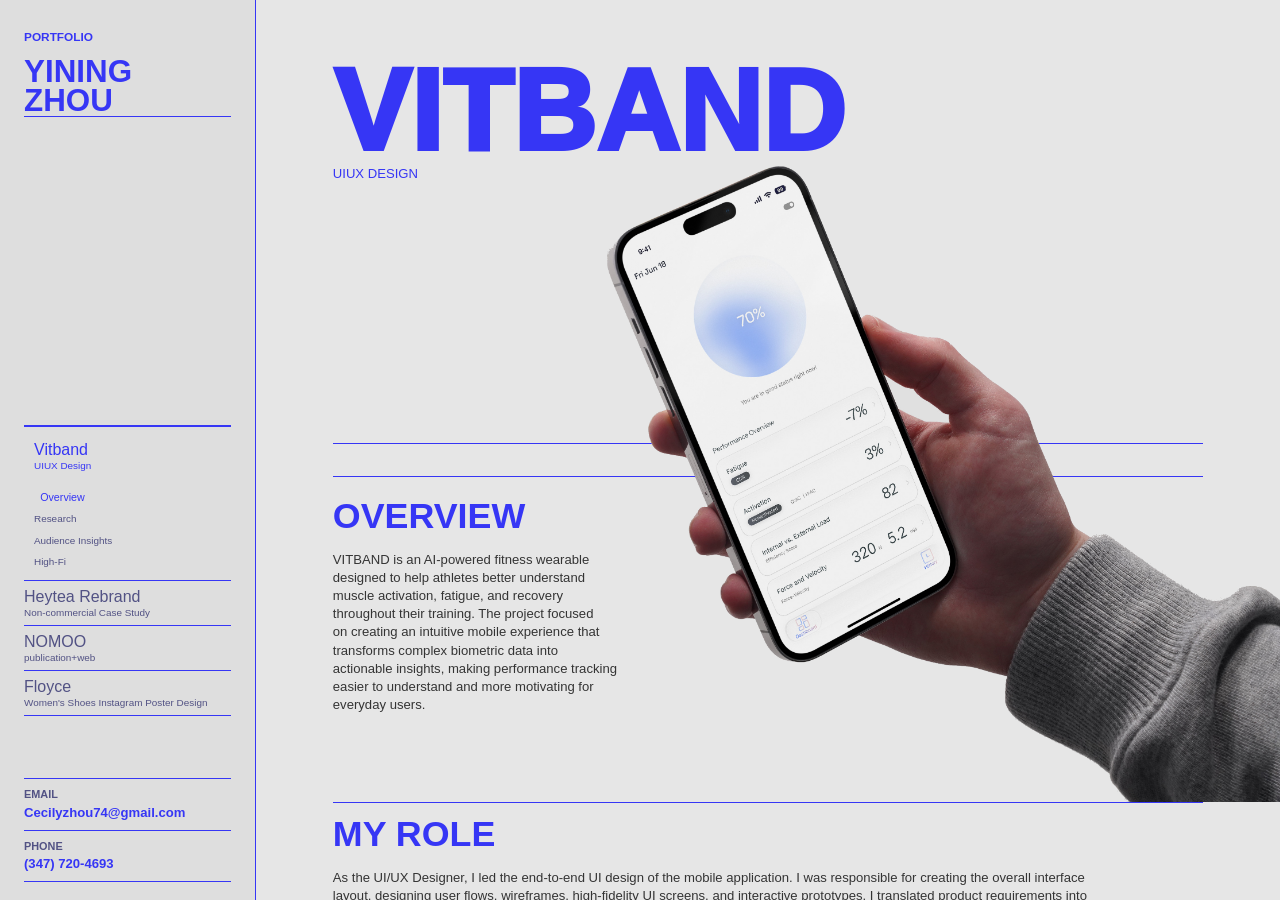
==== commit 2484d2af: "2" ====
--- a/index.html
+++ b/index.html
@@ -4,7 +4,7 @@
     <meta charset="UTF-8" />
     <meta name="viewport" content="width=device-width, initial-scale=1.0" />
     <title>Portfolio</title>
-    <link rel="stylesheet" href="styles.css?v=20260713-nomoo-grey-tight" />
+    <link rel="stylesheet" href="styles.css?v=20260911-floyce" />
   </head>
   <body>
     <main class="portfolio-shell">
@@ -12,15 +12,11 @@
         <div class="sidebar-heading">
           <p class="site-label">Portfolio</p>
           <h1>Yining Zhou</h1>
-          <nav class="nav-list nav-list-primary" aria-label="Primary sections">
-            <button class="nav-link is-active" type="button" data-target="about">About Me</button>
-            <button class="nav-link" type="button" data-target="resume">Resume</button>
-          </nav>
         </div>
 
         <nav class="nav-list nav-list-projects" aria-label="Projects">
           <div class="nav-project-group" data-project-nav>
-            <button class="nav-link nav-link-project" type="button" data-target="project-one" aria-expanded="false">
+            <button class="nav-link nav-link-project is-active" type="button" data-target="project-one" aria-expanded="false">
               <span>Vitband</span>
               <small>UIUX Design</small>
             </button>
@@ -46,6 +42,10 @@
           <button class="nav-link nav-link-project" type="button" data-target="project-three">
             <span>NOMOO</span>
             <small>publication+web</small>
+          </button>
+          <button class="nav-link nav-link-project" type="button" data-target="project-four">
+            <span>Floyce</span>
+            <small>Women's Shoes Instagram Poster Design</small>
           </button>
         </nav>
 
@@ -868,6 +868,28 @@
             </figure>
           </div>
         </article>
+
+        <article class="section-block project-case floyce-case" id="project-four">
+          <header class="case-hero floyce-hero">
+            <h2>Floyce</h2>
+            <p class="project-tag">Women's Shoes Instagram Poster Design</p>
+          </header>
+
+          <div class="floyce-gallery" aria-label="Floyce Instagram poster designs">
+            <figure class="floyce-poster">
+              <img src="assets/floyce/floyce-01.png" alt="Floyce women's shoe Instagram poster with yellow dream bedroom scene" />
+            </figure>
+            <figure class="floyce-poster">
+              <img src="assets/floyce/floyce-02.png" alt="Floyce women's shoe Instagram poster with blue shelf and pink carpet scene" />
+            </figure>
+            <figure class="floyce-poster">
+              <img src="assets/floyce/floyce-03.png" alt="Floyce women's shoe Instagram poster with sealed softness concept on grass" />
+            </figure>
+            <figure class="floyce-poster">
+              <img src="assets/floyce/floyce-04.png" alt="Floyce women's shoe Instagram poster with cloud and shopping cart scene" />
+            </figure>
+          </div>
+        </article>
       </section>
     </main>
 
--- a/styles.css
+++ b/styles.css
@@ -1135,6 +1135,50 @@
   image-rendering: auto;
 }
 
+#about,
+#resume {
+  display: none;
+}
+
+.floyce-case {
+  background: var(--bg);
+}
+
+.floyce-hero {
+  min-height: auto;
+  padding-bottom: clamp(28px, 4vw, 54px);
+}
+
+.floyce-hero .project-tag {
+  margin: 0;
+  color: var(--accent);
+  font-size: 0.9rem;
+  font-weight: 420;
+  line-height: 1.2;
+}
+
+.floyce-gallery {
+  display: grid;
+  grid-template-columns: 1fr;
+  gap: 1px;
+  max-width: 1180px;
+  border: 1px solid var(--accent);
+  background: var(--accent);
+}
+
+.floyce-poster {
+  margin: 0;
+  background: var(--bg);
+}
+
+.floyce-poster img {
+  display: block;
+  width: 100%;
+  height: auto;
+  background: var(--bg);
+  image-rendering: auto;
+}
+
 .about-text {
   display: grid;
   gap: 10px;
@@ -1548,7 +1592,8 @@
   .heytea-image-grid,
   .heytea-image-grid-two,
   .heytea-app-grid,
-  .heytea-poster-grid {
+  .heytea-poster-grid,
+  .floyce-gallery {
     grid-template-columns: 1fr;
   }
 
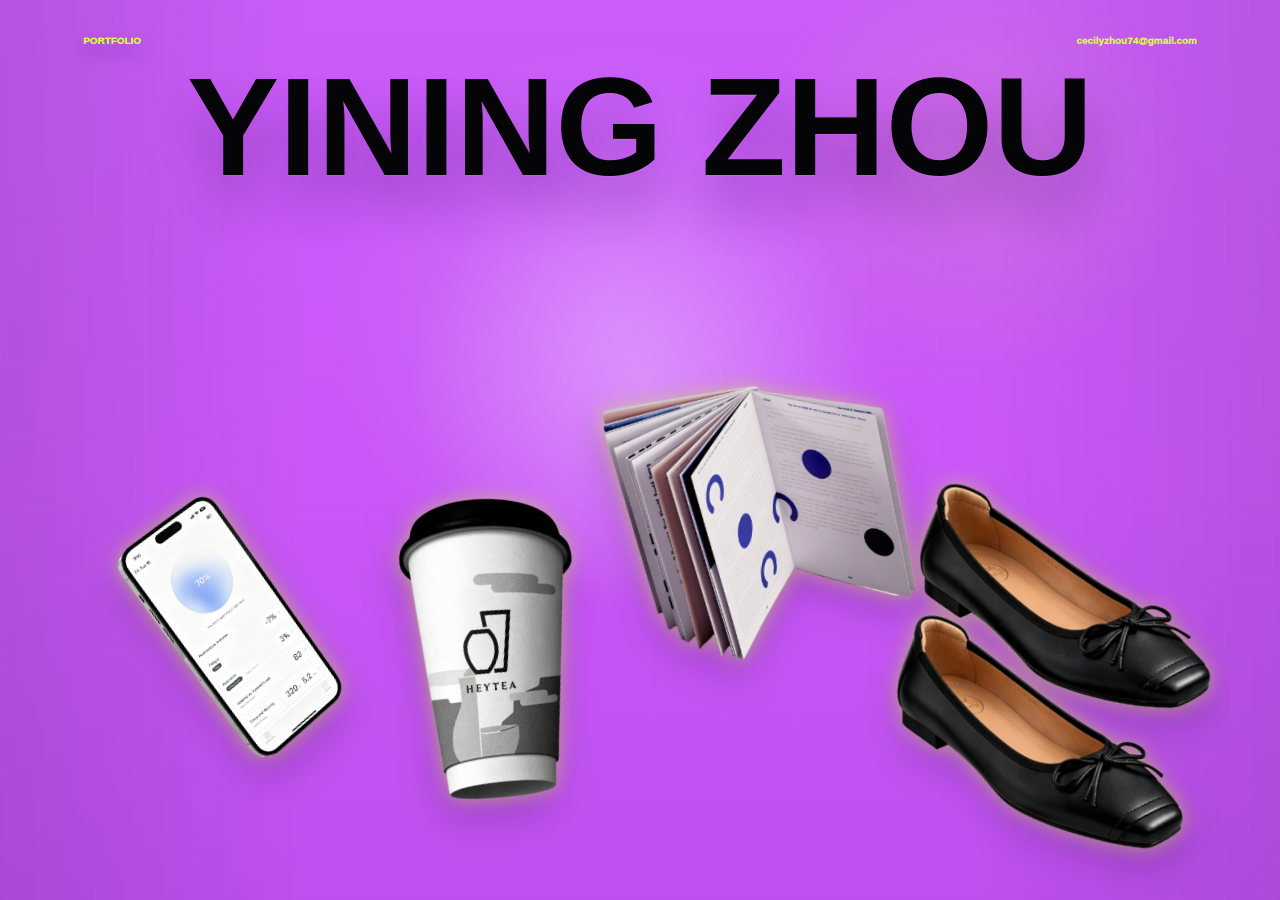
==== commit 81686e17: "1 1" ====
--- a/index.html
+++ b/index.html
@@ -4,9 +4,9 @@
     <meta charset="UTF-8" />
     <meta name="viewport" content="width=device-width, initial-scale=1.0" />
     <title>Portfolio</title>
-    <link rel="stylesheet" href="styles.css?v=20260911-floyce" />
+    <link rel="stylesheet" href="styles.css?v=20260914-sketch-preview" />
   </head>
-  <body>
+  <body class="home-page">
     <main class="portfolio-shell">
       <aside class="sidebar" aria-label="Portfolio navigation">
         <div class="sidebar-heading">
@@ -64,6 +64,64 @@
       </aside>
 
       <section class="content-panel" aria-label="Portfolio content">
+        <section class="hero-home" id="home" aria-label="Interactive portfolio homepage">
+          <div class="hero-glow hero-glow-one" aria-hidden="true"></div>
+          <div class="hero-glow hero-glow-two" aria-hidden="true"></div>
+
+          <div class="hero-stage hero-selector" data-hero-stage>
+            <p class="hero-kicker">Portfolio</p>
+            <a class="hero-email" href="mailto:cecilyzhou74@gmail.com">cecilyzhou74@gmail.com</a>
+            <h2 class="hero-title">Yining Zhou</h2>
+
+            <div class="project-carousel" aria-label="Project shortcuts">
+              <button class="carousel-nav carousel-prev" type="button" data-carousel-select="prev" aria-label="Previous project">‹</button>
+              <div class="project-stickers project-track">
+                <button class="project-sticker sticker-vitband is-selected" type="button" data-project-key="vitband" data-title="VITBAND" data-description="UI/UX Design · Product Design · B2C Mobile App">
+                  <img src="assets/hero/vitband-object.png" alt="VITBAND mobile app project" />
+                  <span>01 VITBAND</span>
+                </button>
+                <button class="project-sticker sticker-heytea" type="button" data-project-key="heytea" data-title="HEYTEA" data-description="Brand Identity · Rebranding · Visual Design">
+                  <img src="assets/hero/heytea-object.png" alt="HEYTEA brand identity project" />
+                  <span>02 HEYTEA</span>
+                </button>
+                <button class="project-sticker sticker-nomoo" type="button" data-project-key="nomoo" data-title="NOMOO" data-description="Editorial Design · Publication Design · Web Design">
+                  <img src="assets/hero/nomoo-object.png" alt="NOMOO editorial design project" />
+                  <span>03 NOMOO</span>
+                </button>
+                <button class="project-sticker sticker-floyce" type="button" data-project-key="floyce" data-title="FLOYCE" data-description="Art Direction · Campaign Design · Content Creation">
+                  <img src="assets/hero/floyce-object.png" alt="FLOYCE campaign design project" />
+                  <span>04 FLOYCE</span>
+                </button>
+              </div>
+              <button class="carousel-nav carousel-next" type="button" data-carousel-select="next" aria-label="Next project">›</button>
+            </div>
+
+            <section class="project-preview" data-project-preview hidden aria-live="polite" aria-label="Selected project preview">
+              <div class="preview-object" aria-hidden="true">
+                <img data-preview-image src="assets/hero/vitband-object.png" alt="" />
+              </div>
+              <div class="preview-copy">
+                <p class="preview-label">Project Preview</p>
+                <h3 data-preview-title>VITBAND</h3>
+                <p class="preview-tags" data-preview-tags>UI/UX Design · Product Design · B2C Mobile App</p>
+                <p class="preview-overview" data-preview-overview></p>
+              </div>
+              <div class="preview-controls" aria-label="Project controls">
+                <button type="button" data-preview-nav="prev" aria-label="Previous project">←</button>
+                <a class="preview-go" data-preview-go href="vitband.html">GO</a>
+                <button type="button" data-preview-nav="next" aria-label="Next project">→</button>
+              </div>
+              <button class="preview-close" type="button" data-preview-close aria-label="Close project preview">×</button>
+            </section>
+
+            <aside class="project-hint" data-project-hint aria-live="polite" hidden>
+              <span>Project Preview</span>
+              <strong></strong>
+              <p></p>
+            </aside>
+          </div>
+        </section>
+
         <article class="section-block about-section" id="about">
           <div class="section-copy">
             <p class="eyebrow">About Me</p>
@@ -893,6 +951,6 @@
       </section>
     </main>
 
-    <script src="script.js?v=20260713-nomoo-grey-tight"></script>
+    <script src="script.js?v=20260914-project-preview"></script>
   </body>
 </html>
--- a/styles.css
+++ b/styles.css
@@ -8,6 +8,2404 @@
   --accent-soft: rgb(215, 215, 244);
   --accent-2: rgb(16, 16, 28);
   --accent-3: rgb(118, 118, 160);
+}
+
+/* Neon interactive homepage redesign */
+:root {
+  --neo-bg: #171027;
+  --neo-bg-deep: #08060e;
+  --neo-purple: #9664ff;
+  --neo-purple-soft: #c5a7ff;
+  --neo-lime: #d7ff42;
+  --neo-black: #030306;
+  --neo-white: #f8f5ff;
+  --neo-muted: #b9acd6;
+}
+
+html {
+  scroll-behavior: smooth;
+}
+
+body {
+  background:
+    radial-gradient(circle at 50% 7%, rgba(215, 255, 66, 0.16), transparent 20%),
+    radial-gradient(circle at 50% 38%, rgba(170, 110, 255, 0.78), transparent 42%),
+    linear-gradient(180deg, #10091f 0%, #8d5bf4 46%, #774de0 68%, #120d1f 100%);
+  color: var(--neo-black);
+}
+
+.portfolio-shell {
+  display: block;
+  height: auto;
+  min-height: 100vh;
+  overflow: visible;
+}
+
+.sidebar {
+  display: none;
+}
+
+.content-panel {
+  height: auto;
+  min-height: 100vh;
+  overflow: visible;
+  background: transparent;
+}
+
+#about,
+#resume {
+  display: none;
+}
+
+.hero-home {
+  position: relative;
+  display: grid;
+  place-items: center;
+  min-height: 100vh;
+  padding: 28px clamp(18px, 4vw, 56px) 64px;
+  overflow: hidden;
+  color: var(--neo-black);
+  isolation: isolate;
+}
+
+.hero-home::before {
+  content: "";
+  position: absolute;
+  inset: 0;
+  z-index: -3;
+  background:
+    linear-gradient(90deg, rgba(0, 0, 0, 0.2), transparent 20%, transparent 80%, rgba(0, 0, 0, 0.2)),
+    radial-gradient(circle at 48% 42%, rgba(255, 255, 255, 0.18), transparent 30%),
+    radial-gradient(circle at 70% 12%, rgba(215, 255, 66, 0.12), transparent 18%);
+  filter: saturate(1.08);
+}
+
+.hero-home::after {
+  content: "";
+  position: absolute;
+  inset: 0;
+  z-index: -2;
+  background-image:
+    linear-gradient(rgba(255, 255, 255, 0.035) 1px, transparent 1px),
+    linear-gradient(90deg, rgba(255, 255, 255, 0.03) 1px, transparent 1px);
+  background-size: 72px 72px;
+  mask-image: linear-gradient(to bottom, transparent 0%, black 18%, black 74%, transparent 100%);
+  opacity: 0.44;
+}
+
+.hero-glow {
+  position: absolute;
+  z-index: -1;
+  width: min(48vw, 620px);
+  aspect-ratio: 1;
+  border-radius: 50%;
+  filter: blur(46px);
+  opacity: 0.64;
+  pointer-events: none;
+  animation: glow-drift 9s ease-in-out infinite alternate;
+}
+
+.hero-glow-one {
+  top: 7%;
+  left: 9%;
+  background: rgba(147, 75, 255, 0.66);
+}
+
+.hero-glow-two {
+  right: 8%;
+  bottom: 10%;
+  width: min(38vw, 460px);
+  background: rgba(215, 255, 66, 0.2);
+  animation-delay: -3s;
+}
+
+.hero-topbar {
+  position: absolute;
+  top: 24px;
+  left: clamp(18px, 4vw, 56px);
+  right: clamp(18px, 4vw, 56px);
+  z-index: 20;
+  display: grid;
+  place-items: center;
+  min-height: 0;
+  padding: 0;
+  border: 0;
+  border-radius: 0;
+  background: transparent;
+  box-shadow: none;
+  backdrop-filter: none;
+}
+
+.hero-signature {
+  margin: 0;
+  color: var(--neo-black);
+  font-size: clamp(1.05rem, 1.7vw, 1.7rem);
+  font-weight: 950;
+  letter-spacing: 0;
+  text-transform: uppercase;
+}
+
+.hero-signature span {
+  color: var(--neo-lime);
+}
+
+.hero-contact {
+  display: inline-grid;
+  place-items: center;
+  min-height: 36px;
+  padding: 0 20px;
+  border-radius: 999px;
+  background: var(--neo-white);
+  color: var(--neo-black);
+  font-size: 0.78rem;
+  font-weight: 850;
+  text-decoration: none;
+  box-shadow: 0 10px 22px rgba(0, 0, 0, 0.24);
+}
+
+.hero-stage {
+  position: relative;
+  display: grid;
+  place-items: center;
+  width: min(1180px, 100%);
+  min-height: min(820px, 88vh);
+  padding-top: 72px;
+  perspective: 1100px;
+}
+
+.hero-kicker {
+  position: absolute;
+  top: 124px;
+  left: 50%;
+  z-index: 7;
+  margin: 0;
+  padding: 7px 16px;
+  border-radius: 999px;
+  background: var(--neo-lime);
+  color: var(--neo-black);
+  font-size: clamp(0.68rem, 1vw, 0.9rem);
+  font-weight: 950;
+  text-transform: uppercase;
+  transform: translateX(-50%) rotate(-4deg);
+  box-shadow: 0 14px 26px rgba(0, 0, 0, 0.22);
+}
+
+.hero-title {
+  position: absolute;
+  top: clamp(78px, 13vh, 132px);
+  left: 50%;
+  z-index: 1;
+  width: min(1200px, 100%);
+  margin: 0;
+  color: var(--neo-black);
+  font-size: clamp(4.5rem, 14vw, 12.5rem);
+  font-weight: 1000;
+  line-height: 0.78;
+  letter-spacing: 0;
+  text-align: center;
+  text-transform: uppercase;
+  transform: translateX(-50%) scaleX(1.02);
+  text-shadow:
+    0 1px 0 rgba(255, 255, 255, 0.08),
+    0 34px 46px rgba(44, 16, 83, 0.28);
+}
+
+.hero-portrait-wrap {
+  position: relative;
+  z-index: 5;
+  width: min(560px, 66vw);
+  margin-top: clamp(70px, 11vh, 150px);
+  transform: translateY(38px);
+  filter: drop-shadow(0 34px 28px rgba(18, 8, 33, 0.36));
+}
+
+.hero-portrait-wrap::before {
+  content: "";
+  position: absolute;
+  inset: 7% 7% -2% 7%;
+  z-index: -1;
+  border-radius: 46% 48% 30% 30%;
+  background: rgba(255, 255, 255, 0.92);
+  filter: blur(1px);
+  transform: translate(8px, 8px);
+}
+
+.hero-portrait {
+  display: block;
+  width: 100%;
+  height: auto;
+  transform: translateZ(16px);
+}
+
+.hero-eye {
+  position: absolute;
+  z-index: 8;
+  width: clamp(12px, 2.1vw, 18px);
+  aspect-ratio: 1;
+  border-radius: 50%;
+  pointer-events: none;
+  transform: translate(-50%, -50%);
+  opacity: 0.68;
+  mix-blend-mode: multiply;
+}
+
+.hero-eye span {
+  display: block;
+  width: 42%;
+  aspect-ratio: 1;
+  margin: 29%;
+  border-radius: 50%;
+  background: #09070c;
+  transform: translate(var(--eye-x, 0), var(--eye-y, 0));
+  transition: transform 90ms ease-out;
+}
+
+.hero-eye-left {
+  left: 43%;
+  top: 30.2%;
+}
+
+.hero-eye-right {
+  left: 56.2%;
+  top: 29.7%;
+}
+
+.thought-rip {
+  position: absolute;
+  top: clamp(250px, 36vh, 350px);
+  left: 50%;
+  z-index: 9;
+  width: min(520px, 70vw);
+  height: 34px;
+  border-radius: 48% 52% 45% 55%;
+  background:
+    radial-gradient(circle at 8% 60%, transparent 0 12px, #ffffff 13px 18px, transparent 19px),
+    radial-gradient(circle at 23% 40%, transparent 0 11px, #ffffff 12px 18px, transparent 19px),
+    radial-gradient(circle at 39% 56%, transparent 0 12px, #ffffff 13px 20px, transparent 21px),
+    radial-gradient(circle at 56% 42%, transparent 0 11px, #ffffff 12px 18px, transparent 19px),
+    radial-gradient(circle at 76% 60%, transparent 0 13px, #ffffff 14px 21px, transparent 22px),
+    linear-gradient(180deg, transparent 0 38%, #ffffff 39% 58%, transparent 59%);
+  transform: translateX(-50%) rotate(-1deg);
+  filter: drop-shadow(0 9px 0 rgba(0, 0, 0, 0.85));
+  opacity: 0.9;
+}
+
+.project-stickers {
+  position: absolute;
+  inset: 0;
+  z-index: 12;
+  pointer-events: none;
+  transform-style: preserve-3d;
+}
+
+.project-sticker {
+  position: absolute;
+  display: grid;
+  place-items: center;
+  width: clamp(112px, 16vw, 210px);
+  min-height: clamp(118px, 16vw, 210px);
+  padding: 0;
+  border: 0;
+  background: transparent;
+  color: var(--neo-black);
+  cursor: pointer;
+  pointer-events: auto;
+  transform: translate(-50%, -50%) rotate(var(--sticker-rotate, 0deg));
+  transition:
+    transform 240ms cubic-bezier(.2,.8,.2,1),
+    filter 220ms ease;
+  animation: sticker-pop 720ms cubic-bezier(.2,.8,.2,1) both;
+}
+
+.project-sticker::before {
+  content: "";
+  position: absolute;
+  inset: 8%;
+  z-index: -1;
+  border-radius: 28px;
+  background: rgba(255, 255, 255, 0.9);
+  box-shadow:
+    0 18px 38px rgba(0, 0, 0, 0.25),
+    inset 0 0 0 1px rgba(0, 0, 0, 0.08);
+  transform: rotate(calc(var(--sticker-rotate, 0deg) * -0.6));
+}
+
+.project-sticker img {
+  display: block;
+  width: 100%;
+  max-height: 178px;
+  object-fit: contain;
+  filter:
+    drop-shadow(0 0 0 #ffffff)
+    drop-shadow(0 0 10px rgba(255, 255, 255, 0.9))
+    drop-shadow(0 18px 18px rgba(0, 0, 0, 0.32));
+}
+
+.project-sticker span {
+  position: absolute;
+  left: 50%;
+  bottom: -10px;
+  min-width: max-content;
+  padding: 6px 11px;
+  border-radius: 999px;
+  background: var(--neo-lime);
+  color: var(--neo-black);
+  font-size: 0.72rem;
+  font-weight: 950;
+  transform: translateX(-50%) rotate(calc(var(--sticker-rotate, 0deg) * -1));
+  box-shadow: 0 10px 18px rgba(0, 0, 0, 0.22);
+}
+
+.project-sticker:hover,
+.project-sticker:focus-visible {
+  outline: none;
+  filter: brightness(1.06) saturate(1.12);
+  transform: translate(-50%, -58%) rotate(var(--sticker-rotate, 0deg)) scale(1.13);
+}
+
+.sticker-vitband {
+  --sticker-rotate: -9deg;
+  top: 31%;
+  left: 35%;
+  animation-delay: 120ms;
+}
+
+.sticker-heytea {
+  --sticker-rotate: 8deg;
+  top: 39%;
+  left: 66%;
+  width: clamp(92px, 12vw, 155px);
+  animation-delay: 220ms;
+}
+
+.sticker-nomoo {
+  --sticker-rotate: 10deg;
+  top: 23%;
+  left: 53%;
+  width: clamp(120px, 17vw, 220px);
+  animation-delay: 320ms;
+}
+
+.sticker-floyce {
+  --sticker-rotate: -7deg;
+  top: 51%;
+  left: 68%;
+  width: clamp(112px, 15vw, 190px);
+  animation-delay: 420ms;
+}
+
+.project-hint {
+  position: absolute;
+  right: min(5vw, 58px);
+  bottom: min(7vh, 76px);
+  z-index: 18;
+  width: min(310px, 84vw);
+  padding: 18px;
+  border: 1px solid rgba(255, 255, 255, 0.18);
+  border-radius: 22px;
+  background: rgba(7, 5, 12, 0.78);
+  color: var(--neo-white);
+  box-shadow: 0 22px 42px rgba(0, 0, 0, 0.28);
+  backdrop-filter: blur(18px);
+}
+
+.project-hint span {
+  display: block;
+  margin-bottom: 8px;
+  color: var(--neo-lime);
+  font-size: 0.72rem;
+  font-weight: 900;
+  text-transform: uppercase;
+}
+
+.project-hint strong {
+  display: block;
+  color: var(--neo-white);
+  font-size: clamp(1.3rem, 2vw, 2rem);
+  font-weight: 950;
+  line-height: 1;
+}
+
+.project-hint p {
+  margin: 10px 0 0;
+  color: var(--neo-muted);
+  font-size: 0.86rem;
+  line-height: 1.35;
+}
+
+.hero-selector {
+  justify-content: center;
+  min-height: min(760px, 86vh);
+}
+
+.hero-selector .hero-title {
+  top: clamp(92px, 13vh, 138px);
+  width: max-content;
+  max-width: none;
+  white-space: nowrap;
+  font-size: clamp(4rem, 12vw, 11rem);
+  line-height: 0.8;
+}
+
+.hero-selector .hero-kicker {
+  top: 56px;
+  padding: 0;
+  background: transparent;
+  color: var(--neo-lime);
+  font-size: 0.64rem;
+  letter-spacing: 0.08em;
+  box-shadow: none;
+  text-shadow: 0 8px 18px rgba(0, 0, 0, 0.28);
+  transform: translateX(-50%);
+}
+
+.project-carousel {
+  position: relative;
+  z-index: 15;
+  display: grid;
+  grid-template-columns: 52px minmax(0, 900px) 52px;
+  align-items: center;
+  width: min(1050px, 100%);
+  margin-top: clamp(190px, 28vh, 260px);
+}
+
+.project-track {
+  position: relative;
+  display: grid;
+  grid-template-columns: repeat(4, minmax(120px, 1fr));
+  align-items: center;
+  min-height: clamp(280px, 34vw, 420px);
+  gap: clamp(8px, 2vw, 24px);
+  pointer-events: auto;
+}
+
+.project-track .project-sticker {
+  position: relative;
+  top: auto;
+  left: auto;
+  width: auto;
+  min-height: clamp(220px, 28vw, 360px);
+  text-decoration: none;
+  transform: translateY(var(--lift, 0)) scale(var(--scale, 0.84)) rotate(var(--sticker-rotate, 0deg));
+  opacity: var(--opacity, 0.68);
+  filter: blur(var(--blur, 0)) saturate(var(--sat, 0.86));
+  animation: none;
+}
+
+.project-track .project-sticker::before {
+  display: none;
+}
+
+.project-track .project-sticker img {
+  max-height: clamp(180px, 25vw, 320px);
+  transform: translateZ(0);
+  transition:
+    transform 320ms cubic-bezier(.2,.8,.2,1),
+    filter 280ms ease;
+}
+
+.project-track .project-sticker span {
+  bottom: 2px;
+  background: var(--neo-lime);
+}
+
+.project-track .project-sticker.is-selected {
+  --lift: -18px;
+  --scale: 1.08;
+  --opacity: 1;
+  --sat: 1.08;
+  z-index: 4;
+}
+
+.project-track .project-sticker.is-neighbor {
+  --scale: 0.92;
+  --opacity: 0.8;
+}
+
+.project-track .project-sticker.is-dim {
+  --scale: 0.78;
+  --opacity: 0.46;
+  --blur: 0.2px;
+}
+
+.project-track .project-sticker:hover,
+.project-track .project-sticker:focus-visible {
+  --lift: -30px;
+  --scale: 1.14;
+  --opacity: 1;
+  outline: none;
+}
+
+.project-track .project-sticker:hover img,
+.project-track .project-sticker:focus-visible img {
+  transform: translateY(-8px) scale(1.04);
+  filter:
+    drop-shadow(0 0 14px rgba(215, 255, 66, 0.55))
+    drop-shadow(0 28px 26px rgba(0, 0, 0, 0.34));
+}
+
+.carousel-nav {
+  position: relative;
+  z-index: 5;
+  display: grid;
+  place-items: center;
+  width: 44px;
+  aspect-ratio: 1;
+  border: 0;
+  border-radius: 50%;
+  background: rgba(3, 3, 6, 0.86);
+  color: var(--neo-white);
+  font-size: 2.2rem;
+  line-height: 1;
+  cursor: pointer;
+  box-shadow: 0 14px 26px rgba(0, 0, 0, 0.24);
+  transition: transform 180ms ease, background 180ms ease;
+}
+
+.carousel-nav:hover,
+.carousel-nav:focus-visible {
+  background: var(--neo-lime);
+  color: var(--neo-black);
+  outline: none;
+  transform: scale(1.08);
+}
+
+.hero-selector .project-hint {
+  right: auto;
+  bottom: clamp(28px, 6vh, 64px);
+  left: 50%;
+  width: min(520px, 84vw);
+  padding: 0;
+  border: 0;
+  border-radius: 0;
+  background: transparent;
+  color: var(--neo-black);
+  box-shadow: none;
+  text-align: center;
+  transform: translateX(-50%);
+  backdrop-filter: none;
+}
+
+.hero-selector .project-hint[hidden] {
+  display: none;
+}
+
+.hero-selector .project-hint span {
+  color: var(--neo-lime);
+  text-shadow: 0 2px 10px rgba(0, 0, 0, 0.28);
+}
+
+.hero-selector .project-hint strong {
+  color: var(--neo-black);
+  font-size: clamp(1.8rem, 4vw, 3.6rem);
+  text-transform: uppercase;
+}
+
+.hero-selector .project-hint p {
+  color: rgba(3, 3, 6, 0.78);
+  font-weight: 800;
+}
+
+.project-detail-page {
+  background: var(--bg);
+}
+
+.home-page .section-block.project-case {
+  display: none;
+}
+
+.project-page-shell {
+  min-height: 100vh;
+}
+
+.project-page-nav {
+  position: sticky;
+  top: 0;
+  z-index: 100;
+  display: flex;
+  align-items: center;
+  justify-content: space-between;
+  padding: 14px clamp(18px, 4vw, 56px);
+  background: rgba(230, 230, 230, 0.92);
+  border-bottom: 1px solid var(--accent);
+  backdrop-filter: blur(14px);
+}
+
+.project-page-nav a,
+.project-page-nav span {
+  color: var(--accent);
+  font-size: 0.8rem;
+  font-weight: 850;
+  text-decoration: none;
+  text-transform: uppercase;
+}
+
+.section-block.project-case {
+  display: grid;
+  justify-content: center;
+  padding-right: clamp(18px, 4vw, 56px);
+  padding-left: clamp(18px, 4vw, 56px);
+  background: var(--bg);
+}
+
+.case-hero,
+.case-grid,
+.nomoo-gallery,
+.floyce-gallery {
+  width: min(1120px, 100%);
+  margin-right: auto;
+  margin-left: auto;
+}
+
+.floyce-gallery {
+  grid-template-columns: 1fr;
+}
+
+.home-page {
+  background:
+    radial-gradient(circle at 50% 22%, rgba(236, 221, 255, 0.34), transparent 25%),
+    radial-gradient(circle at 50% 52%, rgba(174, 116, 255, 0.92), transparent 48%),
+    radial-gradient(circle at 20% 20%, rgba(215, 255, 66, 0.12), transparent 22%),
+    linear-gradient(180deg, #33204f 0%, #7f4eed 30%, #a574ff 58%, #8a5cf3 82%, #4a2b7a 100%);
+}
+
+.home-page .hero-home::before {
+  background:
+    radial-gradient(circle at 50% 42%, rgba(255, 255, 255, 0.24), transparent 28%),
+    radial-gradient(circle at 76% 18%, rgba(215, 255, 66, 0.1), transparent 18%),
+    linear-gradient(90deg, rgba(34, 18, 56, 0.12), transparent 24%, transparent 76%, rgba(34, 18, 56, 0.1));
+  filter: saturate(1.08) brightness(1.07);
+}
+
+.home-page .hero-glow-one {
+  background: rgba(218, 194, 255, 0.42);
+  opacity: 0.78;
+}
+
+.home-page .hero-glow-two {
+  background: rgba(215, 255, 66, 0.14);
+  opacity: 0.58;
+}
+
+/* Final position and detail palette overrides */
+.home-page .hero-topbar {
+  display: none;
+}
+
+.home-page .hero-selector .hero-kicker {
+  top: 18px;
+  font-size: 0.6rem;
+  letter-spacing: 0;
+}
+
+.home-page .hero-selector .hero-title {
+  top: 34px;
+  font-size: clamp(3rem, 11vw, 10.5rem);
+  line-height: 0.86;
+  white-space: nowrap;
+}
+
+.home-page .project-carousel {
+  margin-top: clamp(148px, 22vh, 202px);
+}
+
+.project-detail-page {
+  --bg: #c5a0ff;
+  --panel: #d8c2ff;
+  --ink: #050407;
+  --muted: #4f3b67;
+  --line: #050407;
+  --accent: #050407;
+  --accent-soft: #dccaef;
+  --accent-2: #050407;
+  --accent-3: #7c55c7;
+  background: #c5a0ff;
+  color: #050407;
+}
+
+.project-detail-page .content-panel,
+.project-detail-page .section-block.project-case,
+.project-detail-page .nomoo-case,
+.project-detail-page .floyce-case {
+  background:
+    radial-gradient(circle at 50% 0%, rgba(244, 234, 255, 0.46), transparent 30%),
+    linear-gradient(180deg, #d5bbff 0%, #c5a0ff 44%, #b486f2 100%);
+  color: #050407;
+}
+
+.project-detail-page .project-page-nav {
+  background: rgba(213, 187, 255, 0.9);
+  border-bottom-color: #050407;
+}
+
+.project-detail-page .project-page-nav a,
+.project-detail-page .project-page-nav span,
+.project-detail-page .case-hero h2,
+.project-detail-page .project-tag,
+.project-detail-page .case-block h3,
+.project-detail-page .case-block h4,
+.project-detail-page .case-block p,
+.project-detail-page .case-block li,
+.project-detail-page .heytea-case .case-block p,
+.project-detail-page .nomoo-hero .project-tag,
+.project-detail-page .floyce-hero .project-tag {
+  color: #050407;
+}
+
+.project-detail-page .case-hero,
+.project-detail-page .case-block,
+.project-detail-page .case-title-row,
+.project-detail-page .chart-row,
+.project-detail-page .insight-list,
+.project-detail-page .heytea-two-column,
+.project-detail-page .tone-cards,
+.project-detail-page .type-specimen,
+.project-detail-page .heytea-image-grid,
+.project-detail-page .heytea-poster-grid,
+.project-detail-page .heytea-digital-stack,
+.project-detail-page .floyce-gallery {
+  border-color: #050407;
+}
+
+.project-detail-page .heytea-two-column,
+.project-detail-page .tone-cards,
+.project-detail-page .type-specimen,
+.project-detail-page .heytea-image-grid,
+.project-detail-page .heytea-poster-grid,
+.project-detail-page .heytea-digital-stack,
+.project-detail-page .floyce-gallery {
+  background: #050407;
+}
+
+.project-detail-page .heytea-two-column > div,
+.project-detail-page .type-specimen > div,
+.project-detail-page .tone-cards article,
+.project-detail-page .heytea-image-grid figure,
+.project-detail-page .heytea-digital-stack figure,
+.project-detail-page .floyce-poster,
+.project-detail-page .nomoo-spread img {
+  background: #d8c2ff;
+}
+
+/* Final Floyce sizing override */
+.project-detail-page .floyce-gallery {
+  grid-template-columns: repeat(2, minmax(0, 1fr));
+  gap: 14px;
+  width: min(760px, 100%);
+  max-width: 760px;
+  border: 0;
+  background: transparent;
+}
+
+.project-detail-page .floyce-poster {
+  overflow: hidden;
+  border: 1px solid #050407;
+}
+
+.project-detail-page .floyce-poster img {
+  width: 100%;
+  max-height: 520px;
+  object-fit: contain;
+}
+
+@media (max-width: 720px) {
+  .project-detail-page .floyce-gallery {
+    grid-template-columns: 1fr;
+    width: min(390px, 100%);
+  }
+}
+
+/* End-of-file homepage precedence */
+.home-page .hero-selector .hero-kicker {
+  top: clamp(18px, 3.6vw, 32px);
+  font-size: clamp(0.58rem, 0.8vw, 0.76rem);
+  letter-spacing: 0.12em;
+}
+
+.home-page .hero-selector .hero-title {
+  top: clamp(52px, 7.6vw, 92px);
+  width: 100%;
+  font-size: clamp(3.8rem, 13vw, 11.5rem);
+  line-height: 0.8;
+  text-align: center;
+}
+
+.home-page .project-carousel {
+  display: block;
+  width: min(1160px, 100%);
+  height: clamp(390px, 55vh, 610px);
+  margin-top: clamp(150px, 24vh, 250px);
+  transition: opacity 420ms ease, transform 520ms cubic-bezier(.2,.8,.2,1);
+}
+
+.home-page .project-carousel > .carousel-nav {
+  display: none;
+}
+
+.home-page .project-track {
+  display: block;
+  width: 100%;
+  height: 100%;
+  min-height: 0;
+}
+
+.home-page .project-track .project-sticker {
+  position: absolute;
+  display: grid;
+  place-items: center;
+  width: var(--object-width, clamp(148px, 19vw, 250px));
+  height: var(--object-height, clamp(220px, 31vw, 390px));
+  min-height: 0;
+  padding: 0;
+  opacity: 1;
+  filter: none;
+  transform: translate(-50%, -50%) rotate(var(--sticker-rotate, 0deg));
+  animation: hero-object-float var(--float-duration, 7.5s) ease-in-out infinite;
+  animation-delay: var(--float-delay, 0s);
+  transition: transform 520ms cubic-bezier(.2,.8,.2,1), filter 320ms ease;
+}
+
+.home-page .project-track .project-sticker::before,
+.home-page .project-track .project-sticker span {
+  display: none;
+}
+
+.home-page .project-track .project-sticker img {
+  width: 100%;
+  height: 100%;
+  max-height: none;
+  object-fit: contain;
+  filter: drop-shadow(0 24px 18px rgba(30, 6, 55, 0.2));
+}
+
+.home-page .project-track .project-sticker.is-selected,
+.home-page .project-track .project-sticker.is-neighbor,
+.home-page .project-track .project-sticker.is-dim {
+  opacity: 1;
+  filter: none;
+}
+
+.home-page .project-track .project-sticker:hover,
+.home-page .project-track .project-sticker:focus-visible {
+  z-index: 10;
+  outline: none;
+  filter: drop-shadow(0 14px 18px rgba(215, 255, 66, 0.26));
+  transform: translate(-50%, calc(-50% - 12px)) rotate(var(--sticker-rotate, 0deg)) scale(1.06);
+}
+
+.home-page .sticker-vitband {
+  --object-width: clamp(132px, 18vw, 230px);
+  --object-height: clamp(210px, 33vw, 410px);
+  --sticker-rotate: -14deg;
+  --float-delay: 0s;
+  left: 15%;
+  top: 58%;
+}
+
+.home-page .sticker-heytea {
+  --object-width: clamp(120px, 16vw, 210px);
+  --object-height: clamp(190px, 31vw, 380px);
+  --sticker-rotate: 8deg;
+  --float-delay: -2.2s;
+  left: 39%;
+  top: 48%;
+}
+
+.home-page .sticker-nomoo {
+  --object-width: clamp(190px, 27vw, 350px);
+  --object-height: clamp(165px, 25vw, 300px);
+  --sticker-rotate: 4deg;
+  --float-delay: -4.1s;
+  left: 61%;
+  top: 54%;
+}
+
+.home-page .sticker-floyce {
+  --object-width: clamp(170px, 24vw, 310px);
+  --object-height: clamp(215px, 34vw, 420px);
+  --sticker-rotate: -10deg;
+  --float-delay: -5.6s;
+  left: 84%;
+  top: 59%;
+}
+
+.home-page .hero-selector.is-previewing .project-carousel {
+  opacity: 0;
+  pointer-events: none;
+  transform: scale(0.92);
+}
+
+.home-page .project-preview[hidden] {
+  display: none;
+}
+
+.home-page .project-preview {
+  position: absolute;
+  inset: clamp(138px, 16vh, 180px) clamp(18px, 6vw, 86px) clamp(42px, 7vh, 82px);
+  z-index: 30;
+  display: grid;
+  grid-template-columns: minmax(250px, 0.86fr) minmax(300px, 1fr);
+  align-items: center;
+  gap: clamp(24px, 6vw, 90px);
+  max-width: 1180px;
+  margin: auto;
+  animation: preview-in 520ms cubic-bezier(.2,.8,.2,1) both;
+}
+
+.home-page .preview-object img {
+  display: block;
+  width: min(100%, 430px);
+  height: min(49vh, 470px);
+  margin: auto;
+  object-fit: contain;
+  filter: drop-shadow(0 30px 26px rgba(31, 5, 55, 0.24));
+  animation: preview-object-float 6s ease-in-out infinite;
+}
+
+.home-page .preview-copy {
+  max-width: 520px;
+  color: #050407;
+}
+
+.home-page .preview-label {
+  margin: 0 0 22px;
+  color: var(--neo-lime);
+  font-size: 0.72rem;
+  font-weight: 950;
+  letter-spacing: 0.08em;
+  text-transform: uppercase;
+}
+
+.home-page .preview-copy h3 {
+  margin: 0 0 12px;
+  font-size: clamp(3.2rem, 7vw, 7rem);
+  line-height: 0.82;
+  text-transform: uppercase;
+}
+
+.home-page .preview-tags {
+  max-width: 360px;
+  margin: 0 0 20px;
+  font-size: clamp(0.9rem, 1.4vw, 1.12rem);
+  font-weight: 900;
+  line-height: 1.2;
+}
+
+.home-page .preview-overview {
+  max-width: 500px;
+  margin: 0;
+  font-size: clamp(0.82rem, 1.2vw, 0.98rem);
+  line-height: 1.46;
+}
+
+.home-page .preview-controls {
+  position: absolute;
+  right: 0;
+  bottom: 0;
+  left: 0;
+  display: flex;
+  align-items: center;
+  justify-content: space-between;
+}
+
+.home-page .preview-controls button,
+.home-page .preview-go {
+  display: grid;
+  place-items: center;
+  min-width: 58px;
+  height: 46px;
+  border: 0;
+  background: transparent;
+  color: #050407;
+  font-size: 2.8rem;
+  font-weight: 800;
+  line-height: 1;
+  text-decoration: none;
+  cursor: pointer;
+}
+
+.home-page .preview-go {
+  min-width: 88px;
+  height: 44px;
+  padding: 0 20px;
+  border-radius: 999px;
+  background: #050407;
+  color: #ffffff;
+  font-size: 1.12rem;
+  font-weight: 950;
+}
+
+@media (max-width: 760px) {
+  .home-page .hero-selector .hero-title { top: 64px; font-size: clamp(3.3rem, 16vw, 7rem); }
+  .home-page .project-carousel { height: 62vh; min-height: 420px; margin-top: 160px; }
+  .home-page .project-track .project-sticker { width: var(--mobile-width, 34vw); height: var(--mobile-height, 28vw); }
+  .home-page .sticker-vitband { --mobile-width: 28vw; --mobile-height: 48vw; left: 19%; top: 33%; }
+  .home-page .sticker-heytea { --mobile-width: 24vw; --mobile-height: 44vw; left: 72%; top: 31%; }
+  .home-page .sticker-nomoo { --mobile-width: 48vw; --mobile-height: 30vw; left: 34%; top: 68%; }
+  .home-page .sticker-floyce { --mobile-width: 43vw; --mobile-height: 52vw; left: 80%; top: 72%; }
+  .home-page .project-preview { inset: 134px 22px 34px; grid-template-columns: 1fr; gap: 6px; align-content: center; }
+  .home-page .preview-object img { width: min(62vw, 260px); height: min(31vh, 260px); }
+  .home-page .preview-copy { max-width: none; }
+  .home-page .preview-copy h3 { font-size: clamp(2.6rem, 15vw, 5rem); }
+  .home-page .preview-overview { max-height: 21vh; overflow: auto; }
+  .home-page .preview-controls { bottom: -8px; }
+}
+
+/* Locked sketch layout: Yining Zhou homepage and project preview */
+body.home-page {
+  min-height: 100svh !important;
+  overflow: hidden !important;
+  background: #c855f6 !important;
+}
+
+.home-page .portfolio-shell,
+.home-page .content-panel,
+.home-page .hero-home,
+.home-page .hero-selector {
+  width: 100% !important;
+  height: 100svh !important;
+  min-height: 0 !important;
+  overflow: hidden !important;
+}
+
+.home-page .content-panel {
+  background: transparent !important;
+}
+
+.home-page .hero-home {
+  position: relative !important;
+  background:
+    radial-gradient(circle at 48% 38%, rgba(228, 166, 255, 0.34), transparent 31%),
+    radial-gradient(circle at 62% 22%, rgba(151, 91, 255, 0.34), transparent 28%),
+    linear-gradient(180deg, #ca5cf9 0%, #c957f7 52%, #be4fee 100%) !important;
+}
+
+.home-page .hero-glow,
+.home-page .hero-glow-one,
+.home-page .hero-glow-two {
+  display: none !important;
+}
+
+.home-page .hero-selector {
+  position: relative !important;
+  max-width: none !important;
+  margin: 0 !important;
+  padding: 0 clamp(34px, 5.6vw, 58px) !important;
+}
+
+.home-page .hero-selector .hero-kicker,
+.home-page .hero-email {
+  position: absolute !important;
+  top: clamp(24px, 4.2vh, 34px) !important;
+  z-index: 20 !important;
+  margin: 0 !important;
+  padding: 0 !important;
+  background: transparent !important;
+  color: var(--neo-lime) !important;
+  font-size: clamp(0.76rem, 1.8vw, 1.15rem) !important;
+  font-weight: 950 !important;
+  line-height: 1 !important;
+  letter-spacing: 0 !important;
+  text-decoration: none !important;
+  text-transform: uppercase !important;
+  box-shadow: none !important;
+  transform: none !important;
+}
+
+.home-page .hero-selector .hero-kicker {
+  left: clamp(34px, 5.6vw, 58px) !important;
+}
+
+.home-page .hero-email {
+  right: clamp(34px, 5.6vw, 58px) !important;
+  max-width: 35vw !important;
+  overflow: hidden !important;
+  text-overflow: ellipsis !important;
+  white-space: nowrap !important;
+  text-align: right !important;
+  text-transform: none !important;
+}
+
+.home-page .hero-selector .hero-title {
+  position: absolute !important;
+  top: clamp(58px, 9.4vh, 82px) !important;
+  right: clamp(34px, 5.6vw, 58px) !important;
+  left: clamp(34px, 5.6vw, 58px) !important;
+  z-index: 4 !important;
+  width: auto !important;
+  max-width: none !important;
+  margin: 0 !important;
+  color: #050407 !important;
+  font-family: Impact, "Arial Black", Haettenschweiler, sans-serif !important;
+  font-size: clamp(4.4rem, 12.25vw, 9.25rem) !important;
+  font-weight: 950 !important;
+  line-height: 0.8 !important;
+  letter-spacing: 0 !important;
+  text-align: left !important;
+  text-transform: uppercase !important;
+  white-space: nowrap !important;
+  transform: none !important;
+  overflow: visible !important;
+}
+
+.home-page .project-carousel {
+  position: absolute !important;
+  inset: 0 !important;
+  z-index: 8 !important;
+  display: block !important;
+  width: 100% !important;
+  height: 100% !important;
+  min-height: 0 !important;
+  margin: 0 !important;
+  overflow: visible !important;
+  transition: opacity 420ms ease, transform 520ms cubic-bezier(.2, .8, .2, 1) !important;
+}
+
+.home-page .project-carousel > .carousel-nav {
+  display: none !important;
+}
+
+.home-page .project-track {
+  position: absolute !important;
+  inset: 0 !important;
+  display: block !important;
+  width: 100% !important;
+  height: 100% !important;
+  min-height: 0 !important;
+  overflow: visible !important;
+}
+
+.home-page .project-track .project-sticker {
+  position: absolute !important;
+  display: grid !important;
+  place-items: center !important;
+  width: var(--object-width) !important;
+  height: var(--object-height) !important;
+  min-height: 0 !important;
+  padding: 0 !important;
+  border: 0 !important;
+  background: transparent !important;
+  opacity: 1 !important;
+  cursor: pointer !important;
+  filter: none !important;
+  transform: translate(-50%, -50%) rotate(var(--sticker-rotate, 0deg));
+  transform-origin: center !important;
+  animation: hero-object-float var(--float-duration, 7.8s) ease-in-out infinite !important;
+  animation-delay: var(--float-delay, 0s) !important;
+}
+
+.home-page .project-track .project-sticker::before,
+.home-page .project-track .project-sticker span,
+.home-page .project-hint {
+  display: none !important;
+}
+
+.home-page .project-track .project-sticker img {
+  display: block !important;
+  width: 100% !important;
+  height: 100% !important;
+  max-width: 100% !important;
+  max-height: 100% !important;
+  object-fit: contain !important;
+  filter:
+    drop-shadow(0 0 10px rgba(215, 255, 66, 0.5))
+    drop-shadow(0 18px 18px rgba(31, 5, 55, 0.2)) !important;
+  transform: scale(1) !important;
+  transition: transform 360ms cubic-bezier(.2, .8, .2, 1), filter 360ms ease !important;
+}
+
+.home-page .project-track .project-sticker:hover,
+.home-page .project-track .project-sticker:focus-visible {
+  z-index: 16 !important;
+  outline: none !important;
+  animation-play-state: paused !important;
+}
+
+.home-page .project-track .project-sticker:hover img,
+.home-page .project-track .project-sticker:focus-visible img {
+  filter:
+    drop-shadow(0 0 16px rgba(215, 255, 66, 0.62))
+    drop-shadow(0 22px 20px rgba(31, 5, 55, 0.26)) !important;
+  transform: scale(1.06) !important;
+}
+
+.home-page .sticker-vitband {
+  --object-width: clamp(112px, 13.6vw, 170px);
+  --object-height: clamp(208px, 25.5vw, 320px);
+  --sticker-rotate: -13deg;
+  --float-delay: 0s;
+  left: 15.2% !important;
+  top: 69% !important;
+}
+
+.home-page .sticker-heytea {
+  --object-width: clamp(108px, 13.5vw, 170px);
+  --object-height: clamp(180px, 23vw, 292px);
+  --sticker-rotate: 9deg;
+  --float-delay: -2.1s;
+  left: 35.4% !important;
+  top: 66% !important;
+}
+
+.home-page .sticker-nomoo {
+  --object-width: clamp(198px, 24.5vw, 310px);
+  --object-height: clamp(160px, 20vw, 250px);
+  --sticker-rotate: 4deg;
+  --float-delay: -4.2s;
+  left: 60.6% !important;
+  top: 60.5% !important;
+}
+
+.home-page .sticker-floyce {
+  --object-width: clamp(182px, 23vw, 292px);
+  --object-height: clamp(205px, 26vw, 330px);
+  --sticker-rotate: -9deg;
+  --float-delay: -5.7s;
+  left: 84.6% !important;
+  top: 66% !important;
+}
+
+.home-page .hero-selector.is-previewing .project-carousel {
+  opacity: 0 !important;
+  pointer-events: none !important;
+  transform: scale(0.95) !important;
+}
+
+.home-page .project-preview[hidden] {
+  display: none !important;
+}
+
+.home-page .project-preview {
+  position: absolute !important;
+  inset: 0 !important;
+  z-index: 30 !important;
+  display: block !important;
+  max-width: none !important;
+  margin: 0 !important;
+  color: #050407 !important;
+  background: transparent !important;
+  animation: preview-in 520ms cubic-bezier(.2, .8, .2, 1) both !important;
+}
+
+.home-page .preview-object {
+  position: absolute !important;
+  top: clamp(144px, 23vh, 190px) !important;
+  bottom: clamp(52px, 8vh, 72px) !important;
+  left: clamp(8px, 4vw, 54px) !important;
+  z-index: 6 !important;
+  display: grid !important;
+  place-items: center !important;
+  width: clamp(230px, 34vw, 420px) !important;
+  min-height: 0 !important;
+  overflow: visible !important;
+}
+
+.home-page .preview-object img {
+  display: block !important;
+  width: 100% !important;
+  height: 100% !important;
+  max-width: 100% !important;
+  max-height: 100% !important;
+  object-fit: contain !important;
+  filter:
+    drop-shadow(0 0 12px rgba(215, 255, 66, 0.5))
+    drop-shadow(0 28px 24px rgba(31, 5, 55, 0.24)) !important;
+  animation: preview-object-float 6s ease-in-out infinite !important;
+}
+
+.home-page .preview-copy {
+  position: absolute !important;
+  top: clamp(208px, 33vh, 280px) !important;
+  left: clamp(370px, 39vw, 455px) !important;
+  right: clamp(44px, 7vw, 78px) !important;
+  z-index: 8 !important;
+  display: grid !important;
+  grid-template-columns: minmax(180px, 0.78fr) minmax(260px, 1fr) !important;
+  align-items: start !important;
+  gap: clamp(36px, 6.2vw, 78px) !important;
+  max-width: none !important;
+  color: #050407 !important;
+}
+
+.home-page .preview-label,
+.home-page .preview-copy h3 {
+  display: none !important;
+}
+
+.home-page .preview-tags {
+  display: grid !important;
+  gap: 12px !important;
+  max-width: 310px !important;
+  margin: 0 !important;
+  color: #050407 !important;
+  font-size: clamp(1.04rem, 1.8vw, 1.5rem) !important;
+  font-weight: 950 !important;
+  line-height: 1.05 !important;
+  letter-spacing: 0 !important;
+}
+
+.home-page .preview-tags span {
+  display: block !important;
+}
+
+.home-page .preview-overview {
+  position: static !important;
+  width: auto !important;
+  max-width: 350px !important;
+  max-height: 43vh !important;
+  margin: 0 !important;
+  overflow: auto !important;
+  color: #050407 !important;
+  font-size: clamp(0.72rem, 1.03vw, 0.92rem) !important;
+  font-weight: 500 !important;
+  line-height: 1.43 !important;
+  letter-spacing: 0 !important;
+}
+
+.home-page .preview-controls {
+  position: absolute !important;
+  right: clamp(24px, 4.2vw, 56px) !important;
+  bottom: clamp(18px, 3.8vh, 34px) !important;
+  left: clamp(24px, 4.2vw, 56px) !important;
+  z-index: 12 !important;
+  display: grid !important;
+  grid-template-columns: 64px 1fr 64px !important;
+  align-items: center !important;
+}
+
+.home-page .preview-controls button,
+.home-page .preview-go {
+  display: grid !important;
+  place-items: center !important;
+  width: 64px !important;
+  min-width: 64px !important;
+  height: 52px !important;
+  padding: 0 !important;
+  border: 0 !important;
+  background: transparent !important;
+  color: #050407 !important;
+  font-size: 3.8rem !important;
+  font-weight: 900 !important;
+  line-height: 1 !important;
+  text-decoration: none !important;
+  cursor: pointer !important;
+}
+
+.home-page .preview-go {
+  justify-self: center !important;
+  width: auto !important;
+  min-width: 88px !important;
+  height: 36px !important;
+  padding: 0 22px !important;
+  border-radius: 999px !important;
+  background: #050407 !important;
+  color: #ffffff !important;
+  font-size: 1.35rem !important;
+  font-weight: 950 !important;
+}
+
+.home-page .preview-close {
+  position: absolute !important;
+  top: clamp(18px, 3vh, 28px) !important;
+  right: clamp(24px, 4.2vw, 56px) !important;
+  z-index: 40 !important;
+  color: #050407 !important;
+}
+
+@media (max-width: 900px) {
+  .home-page .hero-selector {
+    padding: 0 22px !important;
+  }
+
+  .home-page .hero-selector .hero-kicker {
+    left: 22px !important;
+  }
+
+  .home-page .hero-email {
+    right: 22px !important;
+    max-width: 43vw !important;
+    font-size: 0.72rem !important;
+  }
+
+  .home-page .hero-selector .hero-title {
+    top: 58px !important;
+    right: 22px !important;
+    left: 22px !important;
+    font-size: clamp(3.8rem, 13.2vw, 7rem) !important;
+  }
+
+  .home-page .sticker-vitband { --object-width: 18vw; --object-height: 34vw; left: 15% !important; top: 68% !important; }
+  .home-page .sticker-heytea { --object-width: 17vw; --object-height: 31vw; left: 36% !important; top: 65% !important; }
+  .home-page .sticker-nomoo { --object-width: 30vw; --object-height: 24vw; left: 61% !important; top: 61% !important; }
+  .home-page .sticker-floyce { --object-width: 28vw; --object-height: 31vw; left: 85% !important; top: 66% !important; }
+
+  .home-page .preview-object {
+    top: 150px !important;
+    bottom: auto !important;
+    left: 18px !important;
+    width: 34vw !important;
+    height: 47vh !important;
+  }
+
+  .home-page .preview-copy {
+    top: 220px !important;
+    left: 39vw !important;
+    right: 24px !important;
+    grid-template-columns: minmax(130px, 0.72fr) minmax(190px, 1fr) !important;
+    gap: 24px !important;
+  }
+
+  .home-page .preview-tags {
+    font-size: clamp(0.88rem, 2.5vw, 1.22rem) !important;
+  }
+
+  .home-page .preview-overview {
+    max-height: 39vh !important;
+    font-size: 0.76rem !important;
+  }
+}
+
+@media (max-width: 640px) {
+  .home-page .hero-selector .hero-title {
+    top: 54px !important;
+    font-size: clamp(2.75rem, 15vw, 4.4rem) !important;
+  }
+
+  .home-page .hero-email {
+    max-width: 52vw !important;
+  }
+
+  .home-page .sticker-vitband { --object-width: 24vw; --object-height: 44vw; left: 17% !important; top: 43% !important; }
+  .home-page .sticker-heytea { --object-width: 21vw; --object-height: 38vw; left: 63% !important; top: 42% !important; }
+  .home-page .sticker-nomoo { --object-width: 43vw; --object-height: 32vw; left: 34% !important; top: 72% !important; }
+  .home-page .sticker-floyce { --object-width: 42vw; --object-height: 46vw; left: 78% !important; top: 74% !important; }
+
+  .home-page .preview-object {
+    top: 118px !important;
+    left: 50% !important;
+    width: min(54vw, 250px) !important;
+    height: 31vh !important;
+    transform: translateX(-50%) !important;
+  }
+
+  .home-page .preview-copy {
+    top: 45vh !important;
+    right: 24px !important;
+    left: 24px !important;
+    grid-template-columns: 1fr !important;
+    gap: 14px !important;
+  }
+
+  .home-page .preview-tags {
+    gap: 5px !important;
+    font-size: 1rem !important;
+  }
+
+  .home-page .preview-overview {
+    max-width: none !important;
+    max-height: 25vh !important;
+    font-size: 0.74rem !important;
+  }
+}
+
+/* Final sketch interaction overrides */
+.home-page .hero-selector {
+  min-height: 100svh;
+  padding: 0 clamp(18px, 4vw, 54px);
+  overflow: hidden;
+}
+
+.home-page .hero-selector .hero-kicker {
+  top: clamp(18px, 3.6vw, 32px);
+  font-size: clamp(0.58rem, 0.8vw, 0.76rem);
+  letter-spacing: 0.12em;
+}
+
+.home-page .hero-selector .hero-title {
+  top: clamp(52px, 7.6vw, 92px);
+  width: 100%;
+  font-size: clamp(3.8rem, 13vw, 11.5rem);
+  line-height: 0.8;
+  text-align: center;
+}
+
+.home-page .project-carousel {
+  display: block;
+  width: min(1160px, 100%);
+  height: clamp(390px, 55vh, 610px);
+  margin-top: clamp(150px, 24vh, 250px);
+  transition: opacity 420ms ease, transform 520ms cubic-bezier(.2,.8,.2,1);
+}
+
+.home-page .project-carousel > .carousel-nav {
+  display: none;
+}
+
+.home-page .project-track {
+  display: block;
+  width: 100%;
+  height: 100%;
+  min-height: 0;
+}
+
+.home-page .project-track .project-sticker {
+  position: absolute;
+  display: grid;
+  place-items: center;
+  width: var(--object-width, clamp(148px, 19vw, 250px));
+  height: var(--object-height, clamp(220px, 31vw, 390px));
+  min-height: 0;
+  padding: 0;
+  opacity: 1;
+  filter: none;
+  transform: translate(-50%, -50%) rotate(var(--sticker-rotate, 0deg));
+  animation: hero-object-float var(--float-duration, 7.5s) ease-in-out infinite;
+  animation-delay: var(--float-delay, 0s);
+  transition: transform 520ms cubic-bezier(.2,.8,.2,1), filter 320ms ease;
+}
+
+.home-page .project-track .project-sticker::before,
+.home-page .project-track .project-sticker span {
+  display: none;
+}
+
+.home-page .project-track .project-sticker img {
+  width: 100%;
+  height: 100%;
+  max-height: none;
+  object-fit: contain;
+  filter: drop-shadow(0 24px 18px rgba(30, 6, 55, 0.2));
+  transition: transform 420ms cubic-bezier(.2,.8,.2,1), filter 320ms ease;
+}
+
+.home-page .project-track .project-sticker.is-selected,
+.home-page .project-track .project-sticker.is-neighbor,
+.home-page .project-track .project-sticker.is-dim {
+  opacity: 1;
+  filter: none;
+}
+
+.home-page .project-track .project-sticker:hover,
+.home-page .project-track .project-sticker:focus-visible {
+  z-index: 10;
+  outline: none;
+  filter: drop-shadow(0 14px 18px rgba(215, 255, 66, 0.26));
+  transform: translate(-50%, calc(-50% - 12px)) rotate(var(--sticker-rotate, 0deg)) scale(1.06);
+}
+
+.home-page .project-track .project-sticker:hover img,
+.home-page .project-track .project-sticker:focus-visible img {
+  transform: scale(1.04) rotate(2deg);
+  filter: drop-shadow(0 28px 22px rgba(26, 4, 50, 0.3));
+}
+
+.home-page .sticker-vitband {
+  --object-width: clamp(132px, 18vw, 230px);
+  --object-height: clamp(210px, 33vw, 410px);
+  --sticker-rotate: -14deg;
+  --float-delay: 0s;
+  left: 15%;
+  top: 58%;
+}
+
+.home-page .sticker-heytea {
+  --object-width: clamp(120px, 16vw, 210px);
+  --object-height: clamp(190px, 31vw, 380px);
+  --sticker-rotate: 8deg;
+  --float-delay: -2.2s;
+  left: 39%;
+  top: 48%;
+}
+
+.home-page .sticker-nomoo {
+  --object-width: clamp(190px, 27vw, 350px);
+  --object-height: clamp(165px, 25vw, 300px);
+  --sticker-rotate: 4deg;
+  --float-delay: -4.1s;
+  left: 61%;
+  top: 54%;
+}
+
+.home-page .sticker-floyce {
+  --object-width: clamp(170px, 24vw, 310px);
+  --object-height: clamp(215px, 34vw, 420px);
+  --sticker-rotate: -10deg;
+  --float-delay: -5.6s;
+  left: 84%;
+  top: 59%;
+}
+
+.home-page .hero-selector .project-hint {
+  bottom: clamp(18px, 4vh, 42px);
+  width: min(430px, 80vw);
+  padding: 0;
+  color: #050407;
+}
+
+.home-page .hero-selector.is-previewing .project-carousel {
+  opacity: 0;
+  pointer-events: none;
+  transform: scale(0.92);
+}
+
+.home-page .project-preview {
+  position: absolute;
+  inset: clamp(138px, 16vh, 180px) clamp(18px, 6vw, 86px) clamp(42px, 7vh, 82px);
+  z-index: 30;
+  display: grid;
+  grid-template-columns: minmax(250px, 0.86fr) minmax(300px, 1fr);
+  align-items: center;
+  gap: clamp(24px, 6vw, 90px);
+  max-width: 1180px;
+  margin: auto;
+  animation: preview-in 520ms cubic-bezier(.2,.8,.2,1) both;
+}
+
+.home-page .project-preview[hidden] {
+  display: none;
+}
+
+.home-page .preview-object {
+  display: grid;
+  place-items: center;
+  min-height: 280px;
+}
+
+.home-page .preview-object img {
+  display: block;
+  width: min(100%, 430px);
+  height: min(49vh, 470px);
+  object-fit: contain;
+  filter: drop-shadow(0 30px 26px rgba(31, 5, 55, 0.24));
+  animation: preview-object-float 6s ease-in-out infinite;
+}
+
+.home-page .preview-copy {
+  max-width: 520px;
+  color: #050407;
+}
+
+.home-page .preview-label {
+  margin: 0 0 22px;
+  color: var(--neo-lime);
+  font-size: 0.72rem;
+  font-weight: 950;
+  letter-spacing: 0.08em;
+  text-transform: uppercase;
+}
+
+.home-page .preview-copy h3 {
+  margin: 0 0 12px;
+  font-size: clamp(3.2rem, 7vw, 7rem);
+  line-height: 0.82;
+  text-transform: uppercase;
+}
+
+.home-page .preview-tags {
+  max-width: 360px;
+  margin: 0 0 20px;
+  font-size: clamp(0.9rem, 1.4vw, 1.12rem);
+  font-weight: 900;
+  line-height: 1.2;
+}
+
+.home-page .preview-overview {
+  max-width: 500px;
+  margin: 0;
+  font-size: clamp(0.82rem, 1.2vw, 0.98rem);
+  line-height: 1.46;
+}
+
+.home-page .preview-controls {
+  position: absolute;
+  right: 0;
+  bottom: 0;
+  left: 0;
+  display: flex;
+  align-items: center;
+  justify-content: space-between;
+}
+
+.home-page .preview-controls button,
+.home-page .preview-go {
+  display: grid;
+  place-items: center;
+  min-width: 58px;
+  height: 46px;
+  border: 0;
+  background: transparent;
+  color: #050407;
+  font-size: 2.8rem;
+  font-weight: 800;
+  line-height: 1;
+  text-decoration: none;
+  cursor: pointer;
+  transition: transform 180ms ease, color 180ms ease;
+}
+
+.home-page .preview-go {
+  min-width: 88px;
+  height: 44px;
+  padding: 0 20px;
+  border-radius: 999px;
+  background: #050407;
+  color: #ffffff;
+  font-size: 1.12rem;
+  font-weight: 950;
+}
+
+.home-page .preview-controls button:hover,
+.home-page .preview-controls button:focus-visible,
+.home-page .preview-go:hover,
+.home-page .preview-go:focus-visible {
+  background: var(--neo-lime);
+  color: #050407;
+  outline: none;
+  transform: translateY(-3px);
+}
+
+.home-page .preview-close {
+  position: absolute;
+  top: -8px;
+  right: 0;
+  border: 0;
+  background: transparent;
+  color: #050407;
+  font-size: 2rem;
+  cursor: pointer;
+}
+
+@media (max-width: 760px) {
+  .home-page .hero-selector .hero-title {
+    top: 64px;
+    font-size: clamp(3.3rem, 16vw, 7rem);
+  }
+
+  .home-page .project-carousel {
+    height: 62vh;
+    min-height: 420px;
+    margin-top: 160px;
+  }
+
+  .home-page .project-track .project-sticker {
+    width: var(--mobile-width, 34vw);
+    height: var(--mobile-height, 28vw);
+  }
+
+  .home-page .sticker-vitband { --mobile-width: 28vw; --mobile-height: 48vw; left: 19%; top: 33%; }
+  .home-page .sticker-heytea { --mobile-width: 24vw; --mobile-height: 44vw; left: 72%; top: 31%; }
+  .home-page .sticker-nomoo { --mobile-width: 48vw; --mobile-height: 30vw; left: 34%; top: 68%; }
+  .home-page .sticker-floyce { --mobile-width: 43vw; --mobile-height: 52vw; left: 80%; top: 72%; }
+
+  .home-page .project-preview {
+    inset: 134px 22px 34px;
+    grid-template-columns: 1fr;
+    gap: 6px;
+    align-content: center;
+  }
+
+  .home-page .preview-object { min-height: 180px; }
+  .home-page .preview-object img { width: min(62vw, 260px); height: min(31vh, 260px); }
+  .home-page .preview-copy { max-width: none; }
+  .home-page .preview-copy h3 { font-size: clamp(2.6rem, 15vw, 5rem); }
+  .home-page .preview-overview { max-height: 21vh; overflow: auto; }
+  .home-page .preview-controls { bottom: -8px; }
+}
+
+/* Sketch-based homepage composition and project preview interaction */
+@keyframes hero-object-float {
+  0%, 100% {
+    transform: translate(-50%, -50%) rotate(var(--sticker-rotate, 0deg));
+  }
+  50% {
+    transform: translate(-50%, calc(-50% - 26px)) rotate(calc(var(--sticker-rotate, 0deg) + 4deg));
+  }
+}
+
+.home-page {
+  overflow-x: hidden;
+}
+
+.home-page .hero-home {
+  min-height: 100svh;
+}
+
+.home-page .hero-selector {
+  min-height: 100svh;
+  padding: 0 clamp(18px, 4vw, 54px);
+  overflow: hidden;
+}
+
+.home-page .hero-selector .hero-kicker {
+  top: clamp(18px, 3.6vw, 32px);
+  font-size: clamp(0.58rem, 0.8vw, 0.76rem);
+  letter-spacing: 0.12em;
+}
+
+.home-page .hero-selector .hero-title {
+  top: clamp(52px, 7.6vw, 92px);
+  width: 100%;
+  font-size: clamp(3.8rem, 13vw, 11.5rem);
+  line-height: 0.8;
+  text-align: center;
+}
+
+.home-page .project-carousel {
+  display: block;
+  width: min(1160px, 100%);
+  height: clamp(390px, 55vh, 610px);
+  margin-top: clamp(150px, 24vh, 250px);
+  transition: opacity 420ms ease, transform 520ms cubic-bezier(.2,.8,.2,1);
+}
+
+.home-page .project-carousel > .carousel-nav {
+  display: none;
+}
+
+.home-page .project-track {
+  display: block;
+  width: 100%;
+  height: 100%;
+  min-height: 0;
+}
+
+.home-page .project-track .project-sticker {
+  position: absolute;
+  display: grid;
+  place-items: center;
+  width: var(--object-width, clamp(148px, 19vw, 250px));
+  height: var(--object-height, clamp(220px, 31vw, 390px));
+  min-height: 0;
+  padding: 0;
+  opacity: 1;
+  filter: none;
+  transform: translate(-50%, -50%) rotate(var(--sticker-rotate, 0deg));
+  animation: hero-object-float var(--float-duration, 7.5s) ease-in-out infinite;
+  animation-delay: var(--float-delay, 0s);
+  transition: transform 520ms cubic-bezier(.2,.8,.2,1), filter 320ms ease;
+}
+
+.home-page .project-track .project-sticker::before,
+.home-page .project-track .project-sticker span {
+  display: none;
+}
+
+.home-page .project-track .project-sticker img {
+  width: 100%;
+  height: 100%;
+  max-height: none;
+  object-fit: contain;
+  filter: drop-shadow(0 24px 18px rgba(30, 6, 55, 0.2));
+  transition: transform 420ms cubic-bezier(.2,.8,.2,1), filter 320ms ease;
+}
+
+.home-page .project-track .project-sticker.is-selected,
+.home-page .project-track .project-sticker.is-neighbor,
+.home-page .project-track .project-sticker.is-dim {
+  --lift: 0;
+  --scale: 1;
+  --opacity: 1;
+  --blur: 0;
+  opacity: 1;
+  filter: none;
+}
+
+.home-page .project-track .project-sticker:hover,
+.home-page .project-track .project-sticker:focus-visible {
+  z-index: 10;
+  outline: none;
+  filter: drop-shadow(0 14px 18px rgba(215, 255, 66, 0.26));
+  transform: translate(-50%, calc(-50% - 12px)) rotate(var(--sticker-rotate, 0deg)) scale(1.06);
+}
+
+.home-page .project-track .project-sticker:hover img,
+.home-page .project-track .project-sticker:focus-visible img {
+  transform: scale(1.04) rotate(2deg);
+  filter: drop-shadow(0 28px 22px rgba(26, 4, 50, 0.3));
+}
+
+.home-page .sticker-vitband {
+  --object-width: clamp(132px, 18vw, 230px);
+  --object-height: clamp(210px, 33vw, 410px);
+  --sticker-rotate: -14deg;
+  --float-delay: 0s;
+  left: 15%;
+  top: 58%;
+}
+
+.home-page .sticker-heytea {
+  --object-width: clamp(120px, 16vw, 210px);
+  --object-height: clamp(190px, 31vw, 380px);
+  --sticker-rotate: 8deg;
+  --float-delay: -2.2s;
+  left: 39%;
+  top: 48%;
+}
+
+.home-page .sticker-nomoo {
+  --object-width: clamp(190px, 27vw, 350px);
+  --object-height: clamp(165px, 25vw, 300px);
+  --sticker-rotate: 4deg;
+  --float-delay: -4.1s;
+  left: 61%;
+  top: 54%;
+}
+
+.home-page .sticker-floyce {
+  --object-width: clamp(170px, 24vw, 310px);
+  --object-height: clamp(215px, 34vw, 420px);
+  --sticker-rotate: -10deg;
+  --float-delay: -5.6s;
+  left: 84%;
+  top: 59%;
+}
+
+.home-page .hero-selector .project-hint {
+  bottom: clamp(18px, 4vh, 42px);
+  width: min(430px, 80vw);
+  padding: 0;
+  color: #050407;
+}
+
+.home-page .hero-selector .project-hint span {
+  color: var(--neo-lime);
+  font-size: 0.68rem;
+}
+
+.home-page .hero-selector .project-hint strong {
+  font-size: clamp(1.2rem, 2.5vw, 2.2rem);
+}
+
+.home-page .hero-selector .project-hint p {
+  margin-top: 7px;
+  font-size: 0.78rem;
+  font-weight: 800;
+}
+
+.home-page .hero-selector.is-previewing .project-carousel {
+  opacity: 0;
+  pointer-events: none;
+  transform: scale(0.92);
+}
+
+.home-page .project-preview {
+  position: absolute;
+  inset: clamp(138px, 16vh, 180px) clamp(18px, 6vw, 86px) clamp(42px, 7vh, 82px);
+  z-index: 30;
+  display: grid;
+  grid-template-columns: minmax(250px, 0.86fr) minmax(300px, 1fr);
+  align-items: center;
+  gap: clamp(24px, 6vw, 90px);
+  max-width: 1180px;
+  margin: auto;
+  opacity: 1;
+  animation: preview-in 520ms cubic-bezier(.2,.8,.2,1) both;
+}
+
+@keyframes preview-in {
+  from {
+    opacity: 0;
+    transform: translateY(22px) scale(0.97);
+  }
+  to {
+    opacity: 1;
+    transform: translateY(0) scale(1);
+  }
+}
+
+.home-page .project-preview[hidden] {
+  display: none;
+}
+
+.preview-object {
+  display: grid;
+  place-items: center;
+  min-height: 280px;
+}
+
+.preview-object img {
+  display: block;
+  width: min(100%, 430px);
+  height: min(49vh, 470px);
+  object-fit: contain;
+  filter: drop-shadow(0 30px 26px rgba(31, 5, 55, 0.24));
+  animation: preview-object-float 6s ease-in-out infinite;
+}
+
+@keyframes preview-object-float {
+  0%, 100% { transform: translateY(0) rotate(-2deg); }
+  50% { transform: translateY(-10px) rotate(2deg); }
+}
+
+.preview-copy {
+  max-width: 520px;
+  color: #050407;
+}
+
+.preview-label {
+  margin: 0 0 22px;
+  color: var(--neo-lime);
+  font-size: 0.72rem;
+  font-weight: 950;
+  letter-spacing: 0.08em;
+  text-transform: uppercase;
+}
+
+.preview-copy h3 {
+  margin: 0 0 12px;
+  font-size: clamp(3.2rem, 7vw, 7rem);
+  line-height: 0.82;
+  letter-spacing: 0;
+  text-transform: uppercase;
+}
+
+.preview-tags {
+  max-width: 360px;
+  margin: 0 0 20px;
+  font-size: clamp(0.9rem, 1.4vw, 1.12rem);
+  font-weight: 900;
+  line-height: 1.2;
+}
+
+.preview-overview {
+  max-width: 500px;
+  margin: 0;
+  font-size: clamp(0.82rem, 1.2vw, 0.98rem);
+  line-height: 1.46;
+}
+
+.preview-controls {
+  position: absolute;
+  right: 0;
+  bottom: 0;
+  left: 0;
+  display: flex;
+  align-items: center;
+  justify-content: space-between;
+}
+
+.preview-controls button,
+.preview-go {
+  display: grid;
+  place-items: center;
+  min-width: 58px;
+  height: 46px;
+  border: 0;
+  background: transparent;
+  color: #050407;
+  font-size: 2.8rem;
+  font-weight: 800;
+  line-height: 1;
+  text-decoration: none;
+  cursor: pointer;
+  transition: transform 180ms ease, color 180ms ease;
+}
+
+.preview-controls button:hover,
+.preview-controls button:focus-visible {
+  color: var(--neo-lime);
+  outline: none;
+  transform: scale(1.12);
+}
+
+.preview-go {
+  min-width: 88px;
+  height: 44px;
+  padding: 0 20px;
+  border-radius: 999px;
+  background: #050407;
+  color: #ffffff;
+  font-size: 1.12rem;
+  font-weight: 950;
+  transition: transform 180ms ease, background 180ms ease, color 180ms ease;
+}
+
+.preview-go:hover,
+.preview-go:focus-visible {
+  background: var(--neo-lime);
+  color: #050407;
+  outline: none;
+  transform: translateY(-3px);
+}
+
+.preview-close {
+  position: absolute;
+  top: -8px;
+  right: 0;
+  border: 0;
+  background: transparent;
+  color: #050407;
+  font-size: 2rem;
+  line-height: 1;
+  cursor: pointer;
+}
+
+.preview-close:hover,
+.preview-close:focus-visible {
+  color: var(--neo-lime);
+  outline: none;
+}
+
+@media (max-width: 760px) {
+  .home-page .hero-selector .hero-title {
+    top: 64px;
+    font-size: clamp(3.3rem, 16vw, 7rem);
+  }
+
+  .home-page .project-carousel {
+    height: 62vh;
+    min-height: 420px;
+    margin-top: 160px;
+  }
+
+  .home-page .project-track .project-sticker {
+    width: var(--mobile-width, 34vw);
+    height: var(--mobile-height, 28vw);
+  }
+
+  .home-page .sticker-vitband {
+    --mobile-width: 28vw;
+    --mobile-height: 48vw;
+    left: 19%;
+    top: 33%;
+  }
+
+  .home-page .sticker-heytea {
+    --mobile-width: 24vw;
+    --mobile-height: 44vw;
+    left: 72%;
+    top: 31%;
+  }
+
+  .home-page .sticker-nomoo {
+    --mobile-width: 48vw;
+    --mobile-height: 30vw;
+    left: 34%;
+    top: 68%;
+  }
+
+  .home-page .sticker-floyce {
+    --mobile-width: 43vw;
+    --mobile-height: 52vw;
+    left: 80%;
+    top: 72%;
+  }
+
+  .home-page .project-preview {
+    inset: 134px 22px 34px;
+    grid-template-columns: 1fr;
+    gap: 6px;
+    align-content: center;
+  }
+
+  .preview-object {
+    min-height: 180px;
+  }
+
+  .preview-object img {
+    width: min(62vw, 260px);
+    height: min(31vh, 260px);
+  }
+
+  .preview-copy {
+    max-width: none;
+  }
+
+  .preview-label {
+    margin-bottom: 12px;
+  }
+
+  .preview-copy h3 {
+    font-size: clamp(2.6rem, 15vw, 5rem);
+  }
+
+  .preview-overview {
+    max-height: 21vh;
+    overflow: auto;
+  }
+
+  .preview-controls {
+    bottom: -8px;
+  }
+}
+
+/* Header spacing and project detail color pass */
+.home-page .hero-topbar {
+  display: none;
+}
+
+.home-page .hero-selector .hero-kicker {
+  top: 28px;
+  font-size: 0.62rem;
+}
+
+.home-page .hero-selector .hero-title {
+  top: 48px;
+}
+
+.home-page .project-carousel {
+  margin-top: clamp(170px, 24vh, 224px);
+}
+
+.project-detail-page {
+  --bg: #c5a0ff;
+  --panel: #d8c2ff;
+  --ink: #050407;
+  --muted: #4f3b67;
+  --line: #050407;
+  --accent: #050407;
+  --accent-soft: #dccaef;
+  --accent-2: #050407;
+  --accent-3: #7c55c7;
+  background: #c5a0ff;
+  color: #050407;
+}
+
+.project-detail-page .content-panel,
+.project-detail-page .section-block.project-case,
+.project-detail-page .nomoo-case,
+.project-detail-page .floyce-case {
+  background:
+    radial-gradient(circle at 50% 0%, rgba(244, 234, 255, 0.46), transparent 30%),
+    linear-gradient(180deg, #d5bbff 0%, #c5a0ff 44%, #b486f2 100%);
+  color: #050407;
+}
+
+.project-detail-page .project-page-nav {
+  background: rgba(213, 187, 255, 0.9);
+  border-bottom-color: #050407;
+}
+
+.project-detail-page .project-page-nav a,
+.project-detail-page .project-page-nav span,
+.project-detail-page .case-hero h2,
+.project-detail-page .project-tag,
+.project-detail-page .case-block h3,
+.project-detail-page .case-block h4,
+.project-detail-page .case-block p,
+.project-detail-page .case-block li,
+.project-detail-page .heytea-case .case-block p,
+.project-detail-page .nomoo-hero .project-tag,
+.project-detail-page .floyce-hero .project-tag {
+  color: #050407;
+}
+
+.project-detail-page .case-hero,
+.project-detail-page .case-block,
+.project-detail-page .case-title-row,
+.project-detail-page .chart-row,
+.project-detail-page .insight-list,
+.project-detail-page .heytea-two-column,
+.project-detail-page .tone-cards,
+.project-detail-page .type-specimen,
+.project-detail-page .heytea-image-grid,
+.project-detail-page .heytea-poster-grid,
+.project-detail-page .heytea-digital-stack,
+.project-detail-page .floyce-gallery {
+  border-color: #050407;
+}
+
+.project-detail-page .heytea-two-column,
+.project-detail-page .tone-cards,
+.project-detail-page .type-specimen,
+.project-detail-page .heytea-image-grid,
+.project-detail-page .heytea-poster-grid,
+.project-detail-page .heytea-digital-stack,
+.project-detail-page .floyce-gallery {
+  background: #050407;
+}
+
+.project-detail-page .heytea-two-column > div,
+.project-detail-page .type-specimen > div,
+.project-detail-page .tone-cards article,
+.project-detail-page .heytea-image-grid figure,
+.project-detail-page .heytea-digital-stack figure,
+.project-detail-page .floyce-poster,
+.project-detail-page .nomoo-spread img {
+  background: #d8c2ff;
+}
+
+@keyframes sticker-pop {
+  from {
+    opacity: 0;
+    transform: translate(-50%, -40%) rotate(var(--sticker-rotate, 0deg)) scale(0.84);
+  }
+  to {
+    opacity: 1;
+    transform: translate(-50%, -50%) rotate(var(--sticker-rotate, 0deg)) scale(1);
+  }
+}
+
+@keyframes glow-drift {
+  from {
+    transform: translate3d(-4%, -2%, 0) scale(0.96);
+  }
+  to {
+    transform: translate3d(5%, 4%, 0) scale(1.08);
+  }
+}
+
+@media (max-width: 820px) {
+  .hero-home {
+    min-height: 960px;
+    padding-top: 22px;
+  }
+
+  .hero-topbar {
+    top: 14px;
+    left: 14px;
+    right: 14px;
+  }
+
+  .hero-stage {
+    min-height: 860px;
+  }
+
+  .hero-title {
+    top: 96px;
+    font-size: clamp(4.2rem, 18vw, 7rem);
+  }
+
+  .hero-kicker {
+    top: 96px;
+  }
+
+  .hero-portrait-wrap {
+    width: min(520px, 88vw);
+    margin-top: 138px;
+  }
+
+  .thought-rip {
+    top: 314px;
+    width: 82vw;
+  }
+
+  .sticker-vitband {
+    top: 28%;
+    left: 25%;
+  }
+
+  .sticker-heytea {
+    top: 37%;
+    left: 78%;
+  }
+
+  .sticker-nomoo {
+    top: 21%;
+    left: 58%;
+  }
+
+  .sticker-floyce {
+    top: 55%;
+    left: 75%;
+  }
+
+  .project-hint {
+    right: 18px;
+    bottom: 28px;
+    left: 18px;
+    width: auto;
+  }
 }
 
 * {
@@ -1654,3 +4052,968 @@
     min-height: 320px;
   }
 }
+
+/* Final homepage overrides, kept last so the neon layout wins over the old sidebar layout. */
+body {
+  background:
+    radial-gradient(circle at 50% 7%, rgba(215, 255, 66, 0.16), transparent 20%),
+    radial-gradient(circle at 50% 38%, rgba(170, 110, 255, 0.78), transparent 42%),
+    linear-gradient(180deg, #10091f 0%, #8d5bf4 46%, #774de0 68%, #120d1f 100%);
+  color: var(--neo-black);
+}
+
+.portfolio-shell {
+  display: block;
+  height: auto;
+  min-height: 100vh;
+  overflow: visible;
+}
+
+.sidebar,
+#about,
+#resume {
+  display: none;
+}
+
+.content-panel {
+  height: auto;
+  min-height: 100vh;
+  overflow: visible;
+  background: transparent;
+}
+
+.section-block.project-case {
+  display: grid;
+  justify-content: center;
+  padding-right: clamp(18px, 4vw, 56px);
+  padding-left: clamp(18px, 4vw, 56px);
+}
+
+.case-hero,
+.case-grid,
+.nomoo-gallery,
+.floyce-gallery {
+  width: min(1120px, 100%);
+  margin-right: auto;
+  margin-left: auto;
+}
+
+.floyce-gallery {
+  grid-template-columns: 1fr;
+}
+
+/* Softer purple homepage color pass */
+.home-page {
+  background:
+    radial-gradient(circle at 50% 22%, rgba(236, 221, 255, 0.34), transparent 25%),
+    radial-gradient(circle at 50% 52%, rgba(174, 116, 255, 0.92), transparent 48%),
+    radial-gradient(circle at 20% 20%, rgba(215, 255, 66, 0.12), transparent 22%),
+    linear-gradient(180deg, #33204f 0%, #7f4eed 30%, #a574ff 58%, #8a5cf3 82%, #4a2b7a 100%);
+}
+
+.home-page .hero-home::before {
+  background:
+    radial-gradient(circle at 50% 42%, rgba(255, 255, 255, 0.24), transparent 28%),
+    radial-gradient(circle at 76% 18%, rgba(215, 255, 66, 0.1), transparent 18%),
+    linear-gradient(90deg, rgba(34, 18, 56, 0.12), transparent 24%, transparent 76%, rgba(34, 18, 56, 0.1));
+  filter: saturate(1.08) brightness(1.07);
+}
+
+.home-page .hero-glow-one {
+  background: rgba(218, 194, 255, 0.42);
+  opacity: 0.78;
+}
+
+.home-page .hero-glow-two {
+  background: rgba(215, 255, 66, 0.14);
+  opacity: 0.58;
+}
+
+/* Final position and detail palette overrides */
+.home-page .hero-topbar {
+  display: none;
+}
+
+.home-page .hero-selector .hero-kicker {
+  top: 28px;
+  font-size: 0.62rem;
+}
+
+.home-page .hero-selector .hero-title {
+  top: 48px;
+}
+
+.home-page .project-carousel {
+  margin-top: clamp(170px, 24vh, 224px);
+}
+
+.project-detail-page {
+  --bg: #c5a0ff;
+  --panel: #d8c2ff;
+  --ink: #050407;
+  --muted: #4f3b67;
+  --line: #050407;
+  --accent: #050407;
+  --accent-soft: #dccaef;
+  --accent-2: #050407;
+  --accent-3: #7c55c7;
+  background: #c5a0ff;
+  color: #050407;
+}
+
+.project-detail-page .content-panel,
+.project-detail-page .section-block.project-case,
+.project-detail-page .nomoo-case,
+.project-detail-page .floyce-case {
+  background:
+    radial-gradient(circle at 50% 0%, rgba(244, 234, 255, 0.46), transparent 30%),
+    linear-gradient(180deg, #d5bbff 0%, #c5a0ff 44%, #b486f2 100%);
+  color: #050407;
+}
+
+.project-detail-page .project-page-nav {
+  background: rgba(213, 187, 255, 0.9);
+  border-bottom-color: #050407;
+}
+
+.project-detail-page .project-page-nav a,
+.project-detail-page .project-page-nav span,
+.project-detail-page .case-hero h2,
+.project-detail-page .project-tag,
+.project-detail-page .case-block h3,
+.project-detail-page .case-block h4,
+.project-detail-page .case-block p,
+.project-detail-page .case-block li,
+.project-detail-page .heytea-case .case-block p,
+.project-detail-page .nomoo-hero .project-tag,
+.project-detail-page .floyce-hero .project-tag {
+  color: #050407;
+}
+
+.project-detail-page .case-hero,
+.project-detail-page .case-block,
+.project-detail-page .case-title-row,
+.project-detail-page .chart-row,
+.project-detail-page .insight-list,
+.project-detail-page .heytea-two-column,
+.project-detail-page .tone-cards,
+.project-detail-page .type-specimen,
+.project-detail-page .heytea-image-grid,
+.project-detail-page .heytea-poster-grid,
+.project-detail-page .heytea-digital-stack,
+.project-detail-page .floyce-gallery {
+  border-color: #050407;
+}
+
+.project-detail-page .heytea-two-column,
+.project-detail-page .tone-cards,
+.project-detail-page .type-specimen,
+.project-detail-page .heytea-image-grid,
+.project-detail-page .heytea-poster-grid,
+.project-detail-page .heytea-digital-stack,
+.project-detail-page .floyce-gallery {
+  background: #050407;
+}
+
+.project-detail-page .heytea-two-column > div,
+.project-detail-page .type-specimen > div,
+.project-detail-page .tone-cards article,
+.project-detail-page .heytea-image-grid figure,
+.project-detail-page .heytea-digital-stack figure,
+.project-detail-page .floyce-poster,
+.project-detail-page .nomoo-spread img {
+  background: #d8c2ff;
+}
+
+/* Final project page corrections */
+.project-detail-page .floyce-gallery {
+  grid-template-columns: repeat(2, minmax(0, 1fr));
+  gap: 14px;
+  width: min(760px, 100%);
+  max-width: 760px;
+  border: 0;
+  background: transparent;
+}
+
+.project-detail-page .floyce-poster {
+  overflow: hidden;
+  border: 1px solid #050407;
+  background: #d8c2ff;
+}
+
+.project-detail-page .floyce-poster img {
+  width: 100%;
+  max-height: 520px;
+  object-fit: contain;
+}
+
+@media (max-width: 720px) {
+  .project-detail-page .floyce-gallery {
+    grid-template-columns: 1fr;
+    width: min(390px, 100%);
+  }
+}
+
+/* Final homepage precedence */
+.home-page,
+.home-page .content-panel,
+.home-page .hero-home {
+  overflow: hidden !important;
+}
+
+.home-page .content-panel,
+.home-page .hero-home,
+.home-page .hero-selector {
+  height: 100svh !important;
+  min-height: 0 !important;
+}
+
+.home-page .hero-selector {
+  width: 100% !important;
+  padding: 0 clamp(18px, 4vw, 54px) !important;
+}
+
+.home-page .hero-selector .hero-kicker {
+  top: clamp(22px, 4.2vw, 42px) !important;
+  left: 0 !important;
+  padding: 0 !important;
+  background: transparent !important;
+  color: var(--neo-lime) !important;
+  font-size: clamp(0.62rem, 1vw, 0.88rem) !important;
+  letter-spacing: 0 !important;
+  transform: none !important;
+  box-shadow: none !important;
+}
+
+.home-page .hero-email {
+  position: absolute;
+  top: clamp(22px, 4.2vw, 42px);
+  right: 0;
+  z-index: 7;
+  color: #050407;
+  font-size: clamp(0.6rem, 0.9vw, 0.82rem);
+  font-weight: 700;
+  text-decoration: none;
+}
+
+.home-page .hero-email:hover,
+.home-page .hero-email:focus-visible {
+  color: var(--neo-lime);
+  outline: none;
+}
+
+.home-page .hero-selector .hero-title {
+  top: clamp(62px, 9vw, 94px) !important;
+  width: 100% !important;
+  max-width: 100% !important;
+  font-size: clamp(3.2rem, 9.8vw, 9.8rem) !important;
+  line-height: 0.82 !important;
+  letter-spacing: 0 !important;
+  white-space: nowrap !important;
+  transform: translateX(-50%) !important;
+}
+
+.home-page .project-carousel {
+  display: block !important;
+  width: min(1160px, 100%) !important;
+  height: clamp(360px, 55vh, 610px) !important;
+  margin-top: clamp(138px, 22vh, 220px) !important;
+}
+
+.home-page .project-carousel > .carousel-nav {
+  display: none !important;
+}
+
+.home-page .project-track {
+  display: block !important;
+  width: 100% !important;
+  height: 100% !important;
+  min-height: 0 !important;
+}
+
+.home-page .project-track .project-sticker {
+  position: absolute !important;
+  display: grid !important;
+  place-items: center !important;
+  min-height: 0 !important;
+  padding: 0 !important;
+  opacity: 1 !important;
+  filter: none !important;
+  transform: translate(-50%, -50%) rotate(var(--sticker-rotate, 0deg));
+  animation: hero-object-float var(--float-duration, 7.5s) ease-in-out infinite !important;
+  animation-delay: var(--float-delay, 0s) !important;
+}
+
+.home-page .project-track .project-sticker::before,
+.home-page .project-track .project-sticker span {
+  display: none !important;
+}
+
+.home-page .project-track .project-sticker img {
+  width: 100% !important;
+  height: 100% !important;
+  max-height: none !important;
+  object-fit: contain !important;
+  filter: drop-shadow(0 22px 18px rgba(30, 6, 55, 0.2)) !important;
+}
+
+.home-page .sticker-vitband { --object-width: clamp(120px, 16vw, 210px); --object-height: clamp(188px, 31vw, 370px); left: 14% !important; top: 56% !important; }
+.home-page .sticker-heytea { --object-width: clamp(104px, 14vw, 185px); --object-height: clamp(168px, 28vw, 340px); left: 37% !important; top: 47% !important; }
+.home-page .sticker-nomoo { --object-width: clamp(175px, 24vw, 310px); --object-height: clamp(142px, 21vw, 255px); left: 61% !important; top: 54% !important; }
+.home-page .sticker-floyce { --object-width: clamp(150px, 21vw, 275px); --object-height: clamp(188px, 30vw, 365px); left: 85% !important; top: 58% !important; }
+
+.home-page .hero-selector.is-previewing .project-carousel {
+  opacity: 0 !important;
+  pointer-events: none !important;
+  transform: scale(0.92) !important;
+}
+
+.home-page .project-preview[hidden] {
+  display: none !important;
+}
+
+.home-page .project-preview {
+  position: absolute !important;
+  inset: clamp(128px, 16vh, 168px) 0 clamp(30px, 5vh, 54px) !important;
+  z-index: 30 !important;
+  display: grid !important;
+  grid-template-columns: 38% 1fr !important;
+  align-items: center !important;
+  max-width: none !important;
+  margin: 0 !important;
+}
+
+.home-page .preview-object {
+  position: absolute !important;
+  top: -13% !important;
+  bottom: 0 !important;
+  left: -9vw !important;
+  display: grid !important;
+  place-items: center !important;
+  width: 47vw !important;
+  min-height: 0 !important;
+  z-index: 1 !important;
+}
+
+.home-page .preview-object img {
+  display: block !important;
+  width: 100% !important;
+  height: 78vh !important;
+  max-height: none !important;
+  object-fit: contain !important;
+  filter: drop-shadow(0 30px 26px rgba(31, 5, 55, 0.24)) !important;
+}
+
+.home-page .preview-copy {
+  position: absolute !important;
+  top: 26% !important;
+  left: 39% !important;
+  z-index: 3 !important;
+  max-width: min(52%, 570px) !important;
+  color: #050407 !important;
+}
+
+.home-page .preview-label,
+.home-page .preview-copy h3 {
+  display: none !important;
+}
+
+.home-page .preview-tags {
+  display: grid !important;
+  gap: 9px !important;
+  max-width: 300px !important;
+  margin: 0 0 22px !important;
+  color: #050407 !important;
+  font-size: clamp(1.02rem, 1.8vw, 1.55rem) !important;
+  font-weight: 950 !important;
+  line-height: 1.04 !important;
+}
+
+.home-page .preview-tags span {
+  display: block !important;
+}
+
+.home-page .preview-overview {
+  position: absolute !important;
+  top: 0 !important;
+  left: 220px !important;
+  width: 300px !important;
+  max-width: 300px !important;
+  margin: 0 !important;
+  color: #050407 !important;
+  font-size: clamp(0.72rem, 1.05vw, 0.92rem) !important;
+  line-height: 1.43 !important;
+}
+
+@media (max-width: 760px) {
+  .home-page .hero-email { max-width: 46vw; overflow: hidden; text-overflow: ellipsis; white-space: nowrap; }
+  .home-page .hero-selector .hero-title { top: 70px !important; font-size: clamp(3rem, 15vw, 6.5rem) !important; }
+  .home-page .project-carousel { height: 62vh !important; min-height: 390px !important; margin-top: 145px !important; }
+  .home-page .project-track .project-sticker { width: var(--mobile-width, 30vw) !important; height: var(--mobile-height, 30vw) !important; }
+  .home-page .sticker-vitband { --mobile-width: 25vw; --mobile-height: 46vw; left: 16% !important; top: 34% !important; }
+  .home-page .sticker-heytea { --mobile-width: 22vw; --mobile-height: 41vw; left: 72% !important; top: 32% !important; }
+  .home-page .sticker-nomoo { --mobile-width: 45vw; --mobile-height: 28vw; left: 32% !important; top: 69% !important; }
+  .home-page .sticker-floyce { --mobile-width: 40vw; --mobile-height: 49vw; left: 82% !important; top: 73% !important; }
+  .home-page .project-preview { inset: 132px 0 30px !important; grid-template-columns: 1fr !important; }
+  .home-page .preview-object { top: -2% !important; left: -12vw !important; width: 60vw !important; }
+  .home-page .preview-object img { height: 42vh !important; }
+  .home-page .preview-copy { top: 32% !important; left: 42% !important; max-width: 54% !important; }
+  .home-page .preview-tags { font-size: clamp(0.82rem, 3.5vw, 1.1rem) !important; }
+  .home-page .preview-overview { position: static !important; width: auto !important; max-width: 100% !important; max-height: 25vh !important; overflow: auto !important; font-size: 0.76rem !important; }
+}
+.home-page .hero-selector .hero-kicker { top: clamp(18px, 3.6vw, 32px); font-size: clamp(0.58rem, 0.8vw, 0.76rem); letter-spacing: 0.12em; }
+.home-page .hero-selector .hero-title { top: clamp(52px, 7.6vw, 92px); width: 100%; font-size: clamp(3.8rem, 13vw, 11.5rem); line-height: 0.8; text-align: center; }
+.home-page .project-carousel { display: block; width: min(1160px, 100%); height: clamp(390px, 55vh, 610px); margin-top: clamp(150px, 24vh, 250px); transition: opacity 420ms ease, transform 520ms cubic-bezier(.2,.8,.2,1); }
+.home-page .project-carousel > .carousel-nav { display: none; }
+.home-page .project-track { display: block; width: 100%; height: 100%; min-height: 0; }
+.home-page .project-track .project-sticker { position: absolute; display: grid; place-items: center; width: var(--object-width, clamp(148px, 19vw, 250px)); height: var(--object-height, clamp(220px, 31vw, 390px)); min-height: 0; padding: 0; opacity: 1; filter: none; transform: translate(-50%, -50%) rotate(var(--sticker-rotate, 0deg)); animation: hero-object-float var(--float-duration, 7.5s) ease-in-out infinite; animation-delay: var(--float-delay, 0s); transition: transform 520ms cubic-bezier(.2,.8,.2,1), filter 320ms ease; }
+.home-page .project-track .project-sticker::before, .home-page .project-track .project-sticker span { display: none; }
+.home-page .project-track .project-sticker img { width: 100%; height: 100%; max-height: none; object-fit: contain; filter: drop-shadow(0 24px 18px rgba(30, 6, 55, 0.2)); }
+.home-page .project-track .project-sticker.is-selected, .home-page .project-track .project-sticker.is-neighbor, .home-page .project-track .project-sticker.is-dim { opacity: 1; filter: none; }
+.home-page .project-track .project-sticker:hover, .home-page .project-track .project-sticker:focus-visible { z-index: 10; outline: none; filter: drop-shadow(0 14px 18px rgba(215, 255, 66, 0.26)); transform: translate(-50%, calc(-50% - 12px)) rotate(var(--sticker-rotate, 0deg)) scale(1.06); }
+.home-page .sticker-vitband { --object-width: clamp(132px, 18vw, 230px); --object-height: clamp(210px, 33vw, 410px); --sticker-rotate: -14deg; --float-delay: 0s; left: 15%; top: 58%; }
+.home-page .sticker-heytea { --object-width: clamp(120px, 16vw, 210px); --object-height: clamp(190px, 31vw, 380px); --sticker-rotate: 8deg; --float-delay: -2.2s; left: 39%; top: 48%; }
+.home-page .sticker-nomoo { --object-width: clamp(190px, 27vw, 350px); --object-height: clamp(165px, 25vw, 300px); --sticker-rotate: 4deg; --float-delay: -4.1s; left: 61%; top: 54%; }
+.home-page .sticker-floyce { --object-width: clamp(170px, 24vw, 310px); --object-height: clamp(215px, 34vw, 420px); --sticker-rotate: -10deg; --float-delay: -5.6s; left: 84%; top: 59%; }
+.home-page .hero-selector.is-previewing .project-carousel { opacity: 0; pointer-events: none; transform: scale(0.92); }
+.home-page .project-preview[hidden] { display: none; }
+.home-page .project-preview { position: absolute; inset: clamp(138px, 16vh, 180px) clamp(18px, 6vw, 86px) clamp(42px, 7vh, 82px); z-index: 30; display: grid; grid-template-columns: minmax(250px, 0.86fr) minmax(300px, 1fr); align-items: center; gap: clamp(24px, 6vw, 90px); max-width: 1180px; margin: auto; animation: preview-in 520ms cubic-bezier(.2,.8,.2,1) both; }
+.home-page .preview-object img { display: block; width: min(100%, 430px); height: min(49vh, 470px); margin: auto; object-fit: contain; filter: drop-shadow(0 30px 26px rgba(31, 5, 55, 0.24)); animation: preview-object-float 6s ease-in-out infinite; }
+.home-page .preview-copy { max-width: 520px; color: #050407; }
+.home-page .preview-label { margin: 0 0 22px; color: var(--neo-lime); font-size: 0.72rem; font-weight: 950; letter-spacing: 0.08em; text-transform: uppercase; }
+.home-page .preview-copy h3 { margin: 0 0 12px; font-size: clamp(3.2rem, 7vw, 7rem); line-height: 0.82; text-transform: uppercase; }
+.home-page .preview-tags { max-width: 360px; margin: 0 0 20px; font-size: clamp(0.9rem, 1.4vw, 1.12rem); font-weight: 900; line-height: 1.2; }
+.home-page .preview-overview { max-width: 500px; margin: 0; font-size: clamp(0.82rem, 1.2vw, 0.98rem); line-height: 1.46; }
+.home-page .preview-controls { position: absolute; right: 0; bottom: 0; left: 0; display: flex; align-items: center; justify-content: space-between; }
+.home-page .preview-controls button, .home-page .preview-go { display: grid; place-items: center; min-width: 58px; height: 46px; border: 0; background: transparent; color: #050407; font-size: 2.8rem; font-weight: 800; line-height: 1; text-decoration: none; cursor: pointer; }
+.home-page .preview-go { min-width: 88px; height: 44px; padding: 0 20px; border-radius: 999px; background: #050407; color: #ffffff; font-size: 1.12rem; font-weight: 950; }
+
+@media (max-width: 760px) {
+  .home-page .hero-selector .hero-title { top: 64px; font-size: clamp(3.3rem, 16vw, 7rem); }
+  .home-page .project-carousel { height: 62vh; min-height: 420px; margin-top: 160px; }
+  .home-page .project-track .project-sticker { width: var(--mobile-width, 34vw); height: var(--mobile-height, 28vw); }
+  .home-page .sticker-vitband { --mobile-width: 28vw; --mobile-height: 48vw; left: 19%; top: 33%; }
+  .home-page .sticker-heytea { --mobile-width: 24vw; --mobile-height: 44vw; left: 72%; top: 31%; }
+  .home-page .sticker-nomoo { --mobile-width: 48vw; --mobile-height: 30vw; left: 34%; top: 68%; }
+  .home-page .sticker-floyce { --mobile-width: 43vw; --mobile-height: 52vw; left: 80%; top: 72%; }
+  .home-page .project-preview { inset: 134px 22px 34px; grid-template-columns: 1fr; gap: 6px; align-content: center; }
+  .home-page .preview-object img { width: min(62vw, 260px); height: min(31vh, 260px); }
+  .home-page .preview-copy { max-width: none; }
+  .home-page .preview-copy h3 { font-size: clamp(2.6rem, 15vw, 5rem); }
+  .home-page .preview-overview { max-height: 21vh; overflow: auto; }
+  .home-page .preview-controls { bottom: -8px; }
+}
+/* Final active homepage lock */
+body.home-page {
+  min-height: 100svh !important;
+  overflow: hidden !important;
+  background: #c855f6 !important;
+}
+
+.home-page .portfolio-shell,
+.home-page .content-panel,
+.home-page .hero-home,
+.home-page .hero-selector {
+  width: 100% !important;
+  height: 100svh !important;
+  min-height: 0 !important;
+  overflow: hidden !important;
+}
+
+.home-page .content-panel {
+  background: transparent !important;
+}
+
+.home-page .hero-home {
+  background:
+    radial-gradient(circle at 48% 36%, rgba(224, 166, 255, 0.32), transparent 32%),
+    linear-gradient(180deg, #ca5cf9 0%, #c957f7 54%, #be4fee 100%) !important;
+}
+
+.home-page .hero-glow {
+  display: none !important;
+}
+
+.home-page .hero-selector {
+  position: relative !important;
+  max-width: none !important;
+  margin: 0 !important;
+  padding: 0 clamp(34px, 5.6vw, 58px) !important;
+}
+
+.home-page .hero-selector .hero-kicker,
+.home-page .hero-email {
+  position: absolute !important;
+  top: clamp(24px, 4.2vh, 34px) !important;
+  z-index: 20 !important;
+  margin: 0 !important;
+  padding: 0 !important;
+  background: transparent !important;
+  color: var(--neo-lime) !important;
+  font-size: clamp(0.76rem, 1.8vw, 1.15rem) !important;
+  font-weight: 950 !important;
+  line-height: 1 !important;
+  letter-spacing: 0 !important;
+  text-decoration: none !important;
+  box-shadow: none !important;
+  transform: none !important;
+}
+
+.home-page .hero-selector .hero-kicker {
+  left: clamp(34px, 5.6vw, 58px) !important;
+  text-transform: uppercase !important;
+}
+
+.home-page .hero-email {
+  right: clamp(34px, 5.6vw, 58px) !important;
+  max-width: 35vw !important;
+  overflow: hidden !important;
+  text-align: right !important;
+  text-overflow: ellipsis !important;
+  white-space: nowrap !important;
+}
+
+.home-page .hero-selector .hero-title {
+  position: absolute !important;
+  top: clamp(58px, 9.4vh, 82px) !important;
+  right: clamp(34px, 5.6vw, 58px) !important;
+  left: clamp(34px, 5.6vw, 58px) !important;
+  z-index: 4 !important;
+  width: auto !important;
+  max-width: none !important;
+  margin: 0 !important;
+  color: #050407 !important;
+  font-family: Impact, "Arial Black", Haettenschweiler, sans-serif !important;
+  font-size: clamp(4.4rem, 12.25vw, 9.25rem) !important;
+  font-weight: 950 !important;
+  line-height: 0.8 !important;
+  letter-spacing: 0 !important;
+  text-align: left !important;
+  text-transform: uppercase !important;
+  white-space: nowrap !important;
+  transform: none !important;
+}
+
+.home-page .project-carousel,
+.home-page .project-track {
+  position: absolute !important;
+  inset: 0 !important;
+  display: block !important;
+  width: 100% !important;
+  height: 100% !important;
+  min-height: 0 !important;
+  margin: 0 !important;
+  overflow: visible !important;
+}
+
+.home-page .project-carousel > .carousel-nav,
+.home-page .project-track .project-sticker::before,
+.home-page .project-track .project-sticker span,
+.home-page .project-hint {
+  display: none !important;
+}
+
+.home-page .project-track .project-sticker {
+  position: absolute !important;
+  display: grid !important;
+  place-items: center !important;
+  width: var(--object-width) !important;
+  height: var(--object-height) !important;
+  min-height: 0 !important;
+  padding: 0 !important;
+  border: 0 !important;
+  background: transparent !important;
+  opacity: 1 !important;
+  cursor: pointer !important;
+  filter: none !important;
+  transform: translate(-50%, -50%) rotate(var(--sticker-rotate, 0deg));
+  transform-origin: center !important;
+  animation: hero-object-float var(--float-duration, 7.8s) ease-in-out infinite !important;
+  animation-delay: var(--float-delay, 0s) !important;
+}
+
+.home-page .project-track .project-sticker img {
+  display: block !important;
+  width: 100% !important;
+  height: 100% !important;
+  max-width: 100% !important;
+  max-height: 100% !important;
+  object-fit: contain !important;
+  filter:
+    drop-shadow(0 0 10px rgba(215, 255, 66, 0.5))
+    drop-shadow(0 18px 18px rgba(31, 5, 55, 0.2)) !important;
+  transform: scale(1) !important;
+  transition: transform 360ms cubic-bezier(.2, .8, .2, 1), filter 360ms ease !important;
+}
+
+.home-page .project-track .project-sticker:hover,
+.home-page .project-track .project-sticker:focus-visible {
+  z-index: 16 !important;
+  outline: none !important;
+  animation-play-state: paused !important;
+}
+
+.home-page .project-track .project-sticker:hover img,
+.home-page .project-track .project-sticker:focus-visible img {
+  filter:
+    drop-shadow(0 0 16px rgba(215, 255, 66, 0.62))
+    drop-shadow(0 22px 20px rgba(31, 5, 55, 0.26)) !important;
+  transform: scale(1.06) !important;
+}
+
+.home-page .sticker-vitband { --object-width: clamp(112px, 13.6vw, 170px); --object-height: clamp(208px, 25.5vw, 320px); --sticker-rotate: -13deg; --float-delay: 0s; left: 15.2% !important; top: 69% !important; }
+.home-page .sticker-heytea { --object-width: clamp(108px, 13.5vw, 170px); --object-height: clamp(180px, 23vw, 292px); --sticker-rotate: 9deg; --float-delay: -2.1s; left: 35.4% !important; top: 66% !important; }
+.home-page .sticker-nomoo { --object-width: clamp(198px, 24.5vw, 310px); --object-height: clamp(160px, 20vw, 250px); --sticker-rotate: 4deg; --float-delay: -4.2s; left: 60.6% !important; top: 60.5% !important; }
+.home-page .sticker-floyce { --object-width: clamp(182px, 23vw, 292px); --object-height: clamp(205px, 26vw, 330px); --sticker-rotate: -9deg; --float-delay: -5.7s; left: 84.6% !important; top: 66% !important; }
+
+.home-page .hero-selector.is-previewing .project-carousel {
+  opacity: 0 !important;
+  pointer-events: none !important;
+  transform: scale(0.95) !important;
+}
+
+.home-page .project-preview[hidden] {
+  display: none !important;
+}
+
+.home-page .project-preview {
+  position: absolute !important;
+  inset: 0 !important;
+  z-index: 30 !important;
+  display: block !important;
+  max-width: none !important;
+  margin: 0 !important;
+  color: #050407 !important;
+  background: transparent !important;
+}
+
+.home-page .preview-object {
+  position: absolute !important;
+  top: clamp(144px, 23vh, 190px) !important;
+  bottom: clamp(52px, 8vh, 72px) !important;
+  left: clamp(8px, 4vw, 54px) !important;
+  z-index: 6 !important;
+  display: grid !important;
+  place-items: center !important;
+  width: clamp(230px, 34vw, 420px) !important;
+  min-height: 0 !important;
+  overflow: visible !important;
+}
+
+.home-page .preview-object img {
+  display: block !important;
+  width: 100% !important;
+  height: 100% !important;
+  max-width: 100% !important;
+  max-height: 100% !important;
+  object-fit: contain !important;
+  filter:
+    drop-shadow(0 0 12px rgba(215, 255, 66, 0.5))
+    drop-shadow(0 28px 24px rgba(31, 5, 55, 0.24)) !important;
+  animation: preview-object-float 6s ease-in-out infinite !important;
+}
+
+.home-page .preview-copy {
+  position: absolute !important;
+  top: clamp(208px, 33vh, 280px) !important;
+  left: clamp(370px, 39vw, 455px) !important;
+  right: clamp(44px, 7vw, 78px) !important;
+  z-index: 8 !important;
+  display: grid !important;
+  grid-template-columns: minmax(180px, 0.78fr) minmax(260px, 1fr) !important;
+  align-items: start !important;
+  gap: clamp(36px, 6.2vw, 78px) !important;
+  max-width: none !important;
+  color: #050407 !important;
+}
+
+.home-page .preview-label,
+.home-page .preview-copy h3 {
+  display: none !important;
+}
+
+.home-page .preview-tags {
+  display: grid !important;
+  gap: 12px !important;
+  max-width: 310px !important;
+  margin: 0 !important;
+  color: #050407 !important;
+  font-size: clamp(1.04rem, 1.8vw, 1.5rem) !important;
+  font-weight: 950 !important;
+  line-height: 1.05 !important;
+  letter-spacing: 0 !important;
+}
+
+.home-page .preview-tags span {
+  display: block !important;
+}
+
+.home-page .preview-overview {
+  position: static !important;
+  width: auto !important;
+  max-width: 350px !important;
+  max-height: 43vh !important;
+  margin: 0 !important;
+  overflow: auto !important;
+  color: #050407 !important;
+  font-size: clamp(0.72rem, 1.03vw, 0.92rem) !important;
+  font-weight: 500 !important;
+  line-height: 1.43 !important;
+  letter-spacing: 0 !important;
+}
+
+.home-page .preview-controls {
+  position: absolute !important;
+  right: clamp(24px, 4.2vw, 56px) !important;
+  bottom: clamp(18px, 3.8vh, 34px) !important;
+  left: clamp(24px, 4.2vw, 56px) !important;
+  z-index: 12 !important;
+  display: grid !important;
+  grid-template-columns: 64px 1fr 64px !important;
+  align-items: center !important;
+}
+
+.home-page .preview-controls button,
+.home-page .preview-go {
+  display: grid !important;
+  place-items: center !important;
+  width: 64px !important;
+  min-width: 64px !important;
+  height: 52px !important;
+  padding: 0 !important;
+  border: 0 !important;
+  background: transparent !important;
+  color: #050407 !important;
+  font-size: 3.8rem !important;
+  font-weight: 900 !important;
+  line-height: 1 !important;
+  text-decoration: none !important;
+  cursor: pointer !important;
+}
+
+.home-page .preview-go {
+  justify-self: center !important;
+  width: auto !important;
+  min-width: 88px !important;
+  height: 36px !important;
+  padding: 0 22px !important;
+  border-radius: 999px !important;
+  background: #050407 !important;
+  color: #ffffff !important;
+  font-size: 1.35rem !important;
+  font-weight: 950 !important;
+}
+
+.home-page .preview-close {
+  position: absolute !important;
+  top: clamp(18px, 3vh, 28px) !important;
+  right: clamp(24px, 4.2vw, 56px) !important;
+  z-index: 40 !important;
+  color: #050407 !important;
+}
+
+@media (max-width: 900px) {
+  .home-page .hero-selector { padding: 0 22px !important; }
+  .home-page .hero-selector .hero-kicker { left: 22px !important; }
+  .home-page .hero-email { right: 22px !important; max-width: 43vw !important; font-size: 0.72rem !important; }
+  .home-page .hero-selector .hero-title { top: 58px !important; right: 22px !important; left: 22px !important; font-size: clamp(3.8rem, 13.2vw, 7rem) !important; }
+  .home-page .sticker-vitband { --object-width: 18vw; --object-height: 34vw; left: 15% !important; top: 68% !important; }
+  .home-page .sticker-heytea { --object-width: 17vw; --object-height: 31vw; left: 36% !important; top: 65% !important; }
+  .home-page .sticker-nomoo { --object-width: 30vw; --object-height: 24vw; left: 61% !important; top: 61% !important; }
+  .home-page .sticker-floyce { --object-width: 28vw; --object-height: 31vw; left: 85% !important; top: 66% !important; }
+  .home-page .preview-object { top: 150px !important; bottom: auto !important; left: 18px !important; width: 34vw !important; height: 47vh !important; }
+  .home-page .preview-copy { top: 220px !important; left: 39vw !important; right: 24px !important; grid-template-columns: minmax(130px, 0.72fr) minmax(190px, 1fr) !important; gap: 24px !important; }
+  .home-page .preview-tags { font-size: clamp(0.88rem, 2.5vw, 1.22rem) !important; }
+  .home-page .preview-overview { max-height: 39vh !important; font-size: 0.76rem !important; }
+}
+
+@media (max-width: 640px) {
+  .home-page .hero-selector .hero-title { top: 54px !important; font-size: clamp(2.75rem, 15vw, 4.4rem) !important; }
+  .home-page .hero-email { max-width: 52vw !important; }
+  .home-page .sticker-vitband { --object-width: 24vw; --object-height: 44vw; left: 17% !important; top: 43% !important; }
+  .home-page .sticker-heytea { --object-width: 21vw; --object-height: 38vw; left: 63% !important; top: 42% !important; }
+  .home-page .sticker-nomoo { --object-width: 43vw; --object-height: 32vw; left: 34% !important; top: 72% !important; }
+  .home-page .sticker-floyce { --object-width: 42vw; --object-height: 46vw; left: 78% !important; top: 74% !important; }
+  .home-page .preview-object { top: 118px !important; left: 50% !important; width: min(54vw, 250px) !important; height: 31vh !important; transform: translateX(-50%) !important; }
+  .home-page .preview-copy { top: 45vh !important; right: 24px !important; left: 24px !important; grid-template-columns: 1fr !important; gap: 14px !important; }
+  .home-page .preview-tags { gap: 5px !important; font-size: 1rem !important; }
+  .home-page .preview-overview { max-width: none !important; max-height: 25vh !important; font-size: 0.74rem !important; }
+}
+
+/* Fixed-poster homepage pass */
+.home-page .hero-selector .hero-kicker {
+  position: fixed !important;
+  top: 8px !important;
+  left: 2.5vw !important;
+  font-size: 0.62rem !important;
+  line-height: 1 !important;
+}
+
+.home-page .hero-email {
+  position: fixed !important;
+  top: 8px !important;
+  right: 2.5vw !important;
+  font-size: 0.62rem !important;
+  line-height: 1 !important;
+}
+
+.home-page .hero-selector .hero-title {
+  position: fixed !important;
+  top: 30px !important;
+  left: 50% !important;
+  right: auto !important;
+  width: 95vw !important;
+  max-width: 95vw !important;
+  box-sizing: border-box !important;
+  font-family: "Arial Black", Arial, Helvetica, sans-serif !important;
+  font-size: 10.8vw !important;
+  font-weight: 900 !important;
+  line-height: 1 !important;
+  text-align: center !important;
+  transform: translateX(-50%) !important;
+  transform-origin: center top !important;
+  white-space: nowrap !important;
+  overflow: visible !important;
+}
+
+.home-page .sticker-vitband {
+  --object-width: 15vw;
+  --object-height: 30vw;
+  left: 15.2% !important;
+  top: 66.6% !important;
+}
+
+.home-page .sticker-heytea {
+  --object-width: 15vw;
+  --object-height: 27vw;
+  left: 36.5% !important;
+  top: 69% !important;
+}
+
+.home-page .sticker-nomoo {
+  --object-width: 25.5vw;
+  --object-height: 21.5vw;
+  left: 60% !important;
+  top: 55% !important;
+}
+
+.home-page .sticker-floyce {
+  --object-width: 24.5vw;
+  --object-height: 26.5vw;
+  left: 84.5% !important;
+  top: 68% !important;
+}
+
+.home-page .project-track .project-sticker {
+  animation-duration: var(--float-duration, 6.6s) !important;
+}
+
+.home-page .sticker-vitband { --float-duration: 6.8s; }
+.home-page .sticker-heytea { --float-duration: 7.3s; }
+.home-page .sticker-nomoo { --float-duration: 7s; }
+.home-page .sticker-floyce { --float-duration: 7.6s; }
+
+.home-page .hero-selector.is-previewing > .hero-title {
+  opacity: 0 !important;
+}
+
+.home-page .project-preview .preview-copy h3 {
+  position: fixed !important;
+  top: 30px !important;
+  left: 50% !important;
+  right: auto !important;
+  z-index: 3 !important;
+  display: block !important;
+  width: 95vw !important;
+  max-width: 95vw !important;
+  box-sizing: border-box !important;
+  margin: 0 !important;
+  color: #050407 !important;
+  font-family: "Arial Black", Arial, Helvetica, sans-serif !important;
+  font-size: 10.8vw !important;
+  font-weight: 900 !important;
+  line-height: 1 !important;
+  letter-spacing: 0 !important;
+  text-align: center !important;
+  text-transform: uppercase !important;
+  white-space: nowrap !important;
+  transform: translateX(-50%) !important;
+  transform-origin: center top !important;
+  overflow: visible !important;
+  pointer-events: none !important;
+}
+
+.project-detail-page .case-hero h2 {
+  font-family: "Arial Black", "Helvetica Neue", Helvetica, Arial, sans-serif !important;
+  font-weight: 950 !important;
+  letter-spacing: 0 !important;
+  text-transform: uppercase !important;
+}
+
+@media (max-width: 760px) {
+  .home-page .hero-selector .hero-title {
+    top: 28px !important;
+    left: 50% !important;
+    right: auto !important;
+    width: 95vw !important;
+    max-width: 95vw !important;
+    font-size: 10.4vw !important;
+    transform: translateX(-50%) !important;
+  }
+
+  .home-page .hero-selector .hero-kicker {
+    top: 7px !important;
+    left: 2.5vw !important;
+    font-size: 0.58rem !important;
+  }
+
+  .home-page .hero-email {
+    top: 7px !important;
+    right: 2.5vw !important;
+    font-size: 0.58rem !important;
+  }
+
+  .home-page .project-preview .preview-copy h3 {
+    top: 28px !important;
+    left: 50% !important;
+    right: auto !important;
+    width: 95vw !important;
+    max-width: 95vw !important;
+    font-size: 10.4vw !important;
+    transform: translateX(-50%) !important;
+  }
+}
+
+@media (hover: hover) and (pointer: fine) {
+  body,
+  body * {
+    cursor: none !important;
+  }
+
+  .custom-cursor {
+    position: fixed;
+    top: 0;
+    left: 0;
+    z-index: 9999;
+    width: 10px;
+    height: 10px;
+    border-radius: 999px;
+    background: var(--neo-lime);
+    box-shadow:
+      0 0 10px rgba(215, 255, 66, 0.95),
+      0 0 24px rgba(215, 255, 66, 0.58);
+    opacity: 0;
+    pointer-events: none;
+    transform: translate3d(-50%, -50%, 0);
+    transition: opacity 160ms ease, width 180ms ease, height 180ms ease;
+  }
+
+  .custom-cursor.is-visible {
+    opacity: 1;
+  }
+
+  .custom-cursor.is-hovering {
+    width: 14px;
+    height: 14px;
+  }
+}
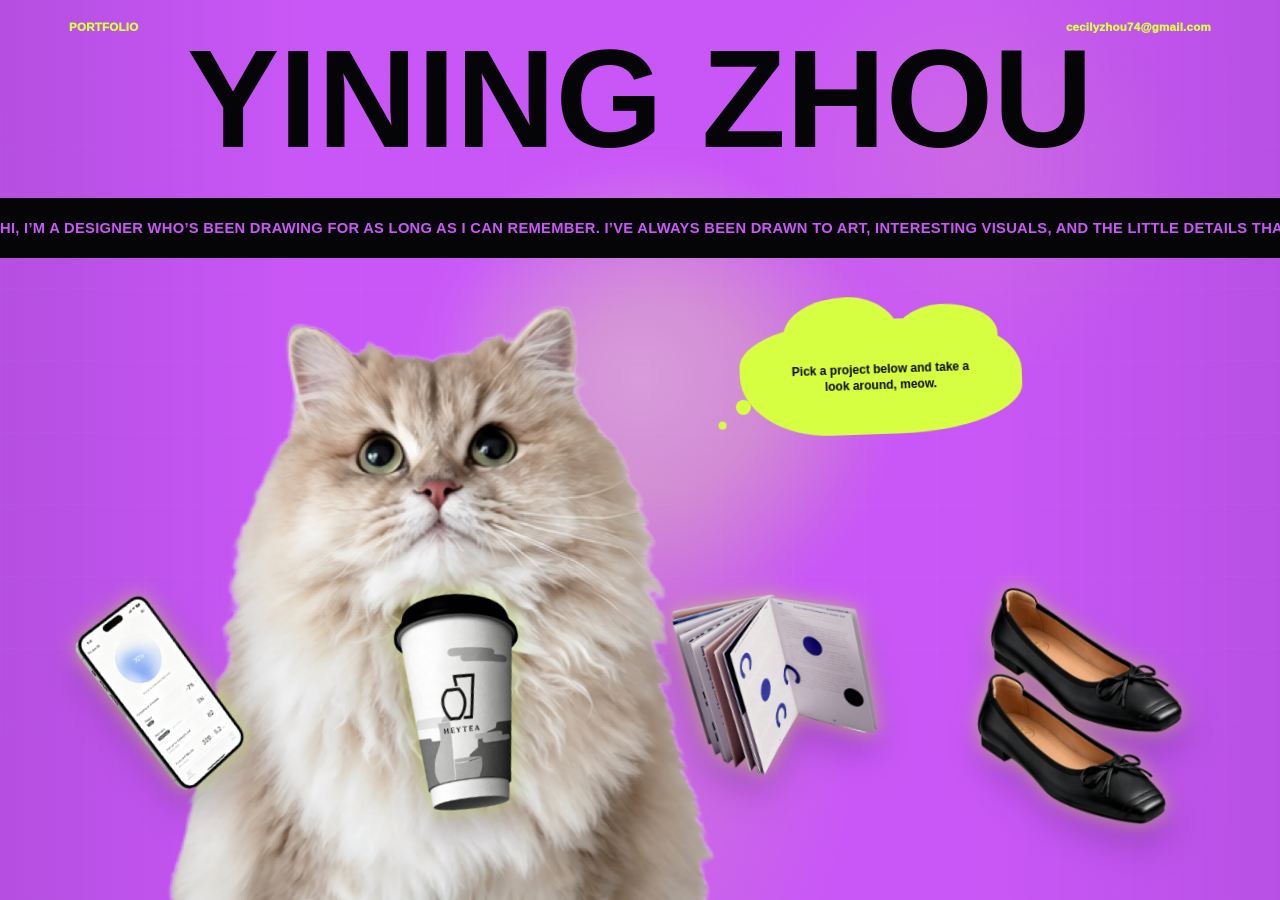
==== commit 7c82df61: "dagai redesign main" ====
--- a/index.html
+++ b/index.html
@@ -4,7 +4,8 @@
     <meta charset="UTF-8" />
     <meta name="viewport" content="width=device-width, initial-scale=1.0" />
     <title>Portfolio</title>
-    <link rel="stylesheet" href="styles.css?v=20260914-sketch-preview" />
+    <link rel="stylesheet" href="styles.css?v=20260916-cat-speech-centered" />
+    <link rel="stylesheet" href="project-hero.css?v=20260916-centered-project-nav" />
   </head>
   <body class="home-page">
     <main class="portfolio-shell">
@@ -69,8 +70,10 @@
           <div class="hero-glow hero-glow-two" aria-hidden="true"></div>
 
           <div class="hero-stage hero-selector" data-hero-stage>
-            <p class="hero-kicker">Portfolio</p>
-            <a class="hero-email" href="mailto:cecilyzhou74@gmail.com">cecilyzhou74@gmail.com</a>
+            <div class="hero-meta">
+              <p class="hero-kicker">Portfolio</p>
+              <a class="hero-email" href="mailto:cecilyzhou74@gmail.com">cecilyzhou74@gmail.com</a>
+            </div>
             <h2 class="hero-title">Yining Zhou</h2>
 
             <div class="project-carousel" aria-label="Project shortcuts">
@@ -96,29 +99,66 @@
               <button class="carousel-nav carousel-next" type="button" data-carousel-select="next" aria-label="Next project">›</button>
             </div>
 
-            <section class="project-preview" data-project-preview hidden aria-live="polite" aria-label="Selected project preview">
-              <div class="preview-object" aria-hidden="true">
-                <img data-preview-image src="assets/hero/vitband-object.png" alt="" />
-              </div>
-              <div class="preview-copy">
-                <p class="preview-label">Project Preview</p>
-                <h3 data-preview-title>VITBAND</h3>
-                <p class="preview-tags" data-preview-tags>UI/UX Design · Product Design · B2C Mobile App</p>
-                <p class="preview-overview" data-preview-overview></p>
-              </div>
-              <div class="preview-controls" aria-label="Project controls">
-                <button type="button" data-preview-nav="prev" aria-label="Previous project">←</button>
-                <a class="preview-go" data-preview-go href="vitband.html">GO</a>
-                <button type="button" data-preview-nav="next" aria-label="Next project">→</button>
-              </div>
-              <button class="preview-close" type="button" data-preview-close aria-label="Close project preview">×</button>
-            </section>
-
             <aside class="project-hint" data-project-hint aria-live="polite" hidden>
               <span>Project Preview</span>
               <strong></strong>
               <p></p>
             </aside>
+
+            <div class="cat-container" data-cat-container aria-hidden="true">
+              <img class="cat-image is-active" data-cat-angle="0" src="assets/hero/cat/0.png" alt="" />
+              <img class="cat-image" data-cat-angle="45" src="assets/hero/cat/45.png" alt="" />
+              <img class="cat-image" data-cat-angle="90" src="assets/hero/cat/90.png" alt="" />
+              <img class="cat-image" data-cat-angle="135" src="assets/hero/cat/135.png" alt="" />
+              <img class="cat-image" data-cat-angle="180" src="assets/hero/cat/180.png" alt="" />
+              <img class="cat-image" data-cat-angle="225" src="assets/hero/cat/225.png" alt="" />
+              <img class="cat-image" data-cat-angle="270" src="assets/hero/cat/270.png" alt="" />
+              <img class="cat-image" data-cat-angle="315" src="assets/hero/cat/315.png" alt="" />
+            </div>
+
+            <aside class="cat-speech" data-cat-speech data-speech-state="default" aria-live="polite">
+              <p data-cat-speech-text>Pick a project below and take a look around, meow.</p>
+            </aside>
+          </div>
+          <div class="hero-marquee" aria-label="Portfolio focus areas">
+            <div class="hero-marquee-track">
+              <span>Hi, I’m a designer who’s been drawing for as long as I can remember. I’ve always been drawn to art, interesting visuals, and the little details that make things feel special. I love turning ideas into something people can see, feel, and interact with, while keeping a sense of curiosity and play in everything I make. And the cat you see here? That’s Tibbers, my tiny creative director and the unofficial star of this website. ✦</span>
+              <span aria-hidden="true">Hi, I’m a designer who’s been drawing for as long as I can remember. I’ve always been drawn to art, interesting visuals, and the little details that make things feel special. I love turning ideas into something people can see, feel, and interact with, while keeping a sense of curiosity and play in everything I make. And the cat you see here? That’s Tibbers, my tiny creative director and the unofficial star of this website. ✦</span>
+              <span aria-hidden="true">Hi, I’m a designer who’s been drawing for as long as I can remember. I’ve always been drawn to art, interesting visuals, and the little details that make things feel special. I love turning ideas into something people can see, feel, and interact with, while keeping a sense of curiosity and play in everything I make. And the cat you see here? That’s Tibbers, my tiny creative director and the unofficial star of this website. ✦</span>
+            </div>
+          </div>
+        </section>
+
+        <section class="project-hero" data-project-preview hidden aria-live="polite" aria-label="Selected project preview">
+          <div class="project-hero__visual-layer" aria-hidden="true">
+            <div class="project-hero__object">
+              <img data-preview-image src="assets/hero/vitband-object.png" alt="" />
+            </div>
+          </div>
+
+          <div class="project-hero__content-layer">
+            <header class="project-hero__header">
+              <p class="project-hero__kicker">Portfolio</p>
+              <a class="project-hero__email" href="mailto:cecilyzhou74@gmail.com">cecilyzhou74@gmail.com</a>
+            </header>
+
+            <div class="project-hero__title-wrap">
+              <h3 class="project-hero__title" data-preview-title>VITBAND</h3>
+              <button class="project-hero__close" type="button" data-preview-close aria-label="Close project preview">×</button>
+            </div>
+
+            <div class="project-hero__editorial">
+              <p class="project-hero__tags" data-preview-tags>UI/UX Design · Product Design · B2C Mobile App</p>
+              <p class="project-hero__overview" data-preview-overview></p>
+              <a class="project-hero__go" data-preview-go href="vitband.html">VIEW CASE</a>
+            </div>
+
+            <nav class="project-hero__navigation" aria-label="Project controls">
+              <button class="project-hero__arrow project-hero__arrow--previous" type="button" data-preview-nav="prev" aria-label="Previous project">&lt;</button>
+              <span class="project-hero__count" data-preview-count aria-live="polite">01/04</span>
+              <button class="project-hero__arrow project-hero__arrow--next" type="button" data-preview-nav="next" aria-label="Next project">&gt;</button>
+            </nav>
+
           </div>
         </section>
 
@@ -951,6 +991,6 @@
       </section>
     </main>
 
-    <script src="script.js?v=20260914-project-preview"></script>
+    <script src="script.js?v=20260916-cat-speech-final"></script>
   </body>
 </html>
--- a/styles.css
+++ b/styles.css
@@ -1,5 +1,5 @@
 :root {
-  --bg: rgb(230, 230, 230);
+  --bg: rgb(230, 230, 231);
   --ink: rgb(54, 54, 245);
   --muted: rgb(82, 82, 132);
   --line: rgb(198, 198, 210);
@@ -5017,3 +5017,1118 @@
     height: 14px;
   }
 }
+
+/* Hero ticker layer */
+.home-page .hero-marquee {
+  position: fixed !important;
+  top: clamp(128px, 15.7vw, 178px) !important;
+  left: 0 !important;
+  right: auto !important;
+  z-index: 9 !important;
+  width: 100vw !important;
+  max-width: 100vw !important;
+  margin-left: 0 !important;
+  height: clamp(37px, 4.8vw, 56px) !important;
+  display: flex !important;
+  align-items: center !important;
+  overflow: hidden !important;
+  box-sizing: border-box !important;
+  background: #050407 !important;
+  color: #c957f7 !important;
+  pointer-events: auto !important;
+}
+
+.home-page .hero-marquee-track {
+  display: flex !important;
+  width: max-content !important;
+  min-width: max-content !important;
+  align-items: center !important;
+  animation: hero-marquee-scroll 44s linear infinite !important;
+  will-change: transform !important;
+}
+
+.home-page .hero-marquee:hover .hero-marquee-track {
+  animation-duration: 62s !important;
+}
+
+.home-page .hero-marquee-track span {
+  display: block !important;
+  flex: 0 0 auto !important;
+  padding-right: 2.1rem !important;
+  color: #c957f7 !important;
+  font-family: "Arial Black", Arial, Helvetica, sans-serif !important;
+  font-size: clamp(0.72rem, 1.18vw, 1rem) !important;
+  font-weight: 900 !important;
+  line-height: 1 !important;
+  letter-spacing: 0.02em !important;
+  text-transform: uppercase !important;
+  white-space: nowrap !important;
+}
+
+@keyframes hero-marquee-scroll {
+  from {
+    transform: translate3d(0, 0, 0);
+  }
+  to {
+    transform: translate3d(-33.333%, 0, 0);
+  }
+}
+
+.home-page .sticker-vitband { top: 72.6% !important; }
+.home-page .sticker-heytea { top: 75% !important; }
+.home-page .sticker-nomoo { top: 61% !important; }
+.home-page .sticker-floyce { top: 74% !important; }
+
+.home-page.is-previewing-project .hero-marquee {
+  opacity: 0 !important;
+  pointer-events: none !important;
+}
+
+@media (max-width: 760px) {
+  .home-page .hero-marquee {
+    top: clamp(82px, 15vw, 112px) !important;
+    left: 0 !important;
+    right: auto !important;
+    width: 100vw !important;
+    max-width: 100vw !important;
+    margin-left: 0 !important;
+    height: 40px !important;
+  }
+
+  .home-page .hero-marquee-track span {
+    font-size: 0.68rem !important;
+    padding-right: 1.5rem !important;
+  }
+
+  .home-page .sticker-vitband { top: 49% !important; }
+  .home-page .sticker-heytea { top: 48% !important; }
+  .home-page .sticker-nomoo { top: 78% !important; }
+  .home-page .sticker-floyce { top: 80% !important; }
+}
+
+/* Final homepage composition: keep the ticker clear of the title and keep objects inside the viewport. */
+.home-page .hero-marquee {
+  top: clamp(172px, 18.8vw, 228px) !important;
+}
+
+.home-page .sticker-vitband {
+  --object-width: clamp(110px, 12.8vw, 168px);
+  --object-height: clamp(202px, 24.8vw, 310px);
+  left: 15.5% !important;
+  top: 68.5% !important;
+}
+
+.home-page .sticker-heytea {
+  --object-width: clamp(104px, 12.5vw, 160px);
+  --object-height: clamp(178px, 22.8vw, 282px);
+  left: 35.5% !important;
+  top: 68% !important;
+}
+
+.home-page .sticker-nomoo {
+  --object-width: clamp(166px, 20vw, 252px);
+  --object-height: clamp(136px, 16.8vw, 212px);
+  left: 59.5% !important;
+  top: 66% !important;
+}
+
+.home-page .sticker-floyce {
+  --object-width: clamp(158px, 19vw, 238px);
+  --object-height: clamp(178px, 21.5vw, 268px);
+  left: 82% !important;
+  top: 69% !important;
+}
+
+@media (max-width: 760px) {
+  .home-page .hero-marquee {
+    top: clamp(116px, 21vw, 150px) !important;
+  }
+
+  .home-page .sticker-vitband {
+    --mobile-width: 21vw;
+    --mobile-height: 38vw;
+    left: 17% !important;
+    top: 53% !important;
+  }
+
+  .home-page .sticker-heytea {
+    --mobile-width: 19vw;
+    --mobile-height: 35vw;
+    left: 38% !important;
+    top: 53% !important;
+  }
+
+  .home-page .sticker-nomoo {
+    --mobile-width: 34vw;
+    --mobile-height: 25vw;
+    left: 61% !important;
+    top: 74% !important;
+  }
+
+  .home-page .sticker-floyce {
+    --mobile-width: 32vw;
+    --mobile-height: 36vw;
+    left: 80% !important;
+    top: 75% !important;
+  }
+}
+
+/* Directional cat hero: fixed one-screen collage composition. */
+.home-page .content-panel,
+.home-page .hero-home {
+  overflow-x: hidden !important;
+}
+
+.home-page .hero-home {
+  position: relative !important;
+  height: 100dvh !important;
+  min-height: 100dvh !important;
+  max-height: 100dvh !important;
+  overflow: hidden !important;
+}
+
+.home-page .hero-selector {
+  position: relative !important;
+  z-index: 10 !important;
+  height: 100% !important;
+  min-height: 100% !important;
+  overflow: hidden !important;
+}
+
+.home-page .hero-marquee {
+  position: absolute !important;
+  top: clamp(204px, 23vh, 252px) !important;
+  left: 0 !important;
+  right: auto !important;
+  z-index: 7 !important;
+  display: flex !important;
+  width: 100vw !important;
+  max-width: 100vw !important;
+  height: clamp(37px, 4.8vw, 56px) !important;
+  margin: 0 !important;
+  overflow: hidden !important;
+  transform: none !important;
+}
+
+.home-page .cat-container {
+  position: absolute !important;
+  z-index: 12 !important;
+  left: clamp(360px, 30vw, 560px) !important;
+  bottom: -46px !important;
+  width: clamp(540px, 32vw, 620px) !important;
+  height: auto !important;
+  aspect-ratio: 768 / 940 !important;
+  transform: translateX(-50%) !important;
+  transform-origin: center bottom !important;
+  pointer-events: none !important;
+  overflow: visible !important;
+  contain: layout paint size !important;
+}
+
+.home-page .cat-image {
+  position: absolute !important;
+  inset: 0 !important;
+  display: block !important;
+  width: 100% !important;
+  height: 100% !important;
+  max-width: none !important;
+  max-height: none !important;
+  object-fit: contain !important;
+  object-position: center bottom !important;
+  opacity: 0 !important;
+  transform: none !important;
+  transition: opacity 24ms linear !important;
+  will-change: opacity !important;
+}
+
+.home-page .cat-image.is-active {
+  opacity: 1 !important;
+}
+
+.home-page .project-carousel,
+.home-page .project-track {
+  position: relative !important;
+  z-index: 18 !important;
+}
+
+.home-page .project-track {
+  position: absolute !important;
+}
+
+.home-page .project-track .project-sticker {
+  z-index: 20 !important;
+}
+
+.home-page .project-track .project-sticker:hover,
+.home-page .project-track .project-sticker:focus-visible {
+  z-index: 22 !important;
+}
+
+.home-page .sticker-vitband {
+  --object-width: clamp(96px, 11.5vw, 148px);
+  --object-height: clamp(178px, 22.5vw, 278px);
+  left: 11.8% !important;
+  top: 75% !important;
+}
+
+.home-page .sticker-heytea {
+  --object-width: clamp(94px, 11.4vw, 146px);
+  --object-height: clamp(162px, 20.6vw, 258px);
+  left: 34.2% !important;
+  top: 77% !important;
+}
+
+.home-page .sticker-nomoo {
+  --object-width: clamp(146px, 18vw, 230px);
+  --object-height: clamp(120px, 15vw, 188px);
+  left: 61.8% !important;
+  top: 75% !important;
+}
+
+.home-page .sticker-floyce {
+  --object-width: clamp(138px, 17vw, 218px);
+  --object-height: clamp(154px, 19.2vw, 242px);
+  left: 84.5% !important;
+  top: 75% !important;
+}
+
+@media (max-width: 900px) {
+  .home-page .cat-container {
+    left: clamp(300px, 32vw, 360px) !important;
+    bottom: -38px !important;
+    width: clamp(430px, 52vw, 520px) !important;
+    height: auto !important;
+    aspect-ratio: 768 / 940 !important;
+  }
+
+  .home-page .sticker-vitband {
+    --object-width: clamp(82px, 12vw, 118px);
+    --object-height: clamp(154px, 24vw, 222px);
+    left: 11% !important;
+    top: 75% !important;
+  }
+
+  .home-page .sticker-heytea {
+    --object-width: clamp(80px, 12vw, 116px);
+    --object-height: clamp(140px, 22vw, 206px);
+    left: 34% !important;
+    top: 78% !important;
+  }
+
+  .home-page .sticker-nomoo {
+    --object-width: clamp(128px, 20vw, 190px);
+    --object-height: clamp(104px, 16vw, 156px);
+    left: 62% !important;
+    top: 75% !important;
+  }
+
+  .home-page .sticker-floyce {
+    --object-width: clamp(120px, 19vw, 178px);
+    --object-height: clamp(134px, 21vw, 198px);
+    left: 84% !important;
+    top: 76% !important;
+  }
+}
+
+@media (max-width: 760px) {
+  .home-page .hero-home {
+    height: 100dvh !important;
+    min-height: 100dvh !important;
+    max-height: 100dvh !important;
+  }
+
+  .home-page .cat-container {
+    left: 34vw !important;
+    bottom: -30px !important;
+    width: clamp(320px, 70vw, 430px) !important;
+    height: auto !important;
+    aspect-ratio: 768 / 940 !important;
+  }
+
+  .home-page .sticker-vitband {
+    --mobile-width: 18vw;
+    --mobile-height: 34vw;
+    left: 15% !important;
+    top: 62% !important;
+  }
+
+  .home-page .sticker-heytea {
+    --mobile-width: 17vw;
+    --mobile-height: 31vw;
+    left: 39% !important;
+    top: 68% !important;
+  }
+
+  .home-page .sticker-nomoo {
+    --mobile-width: 30vw;
+    --mobile-height: 22vw;
+    left: 64% !important;
+    top: 70% !important;
+  }
+
+  .home-page .sticker-floyce {
+    --mobile-width: 28vw;
+    --mobile-height: 31vw;
+    left: 82% !important;
+    top: 73% !important;
+  }
+}
+
+/* Final locked homepage layout: one controlled stacking system. */
+html:has(body.home-page),
+body.home-page {
+  width: 100% !important;
+  min-width: 0 !important;
+  height: 100% !important;
+  min-height: 100% !important;
+  margin: 0 !important;
+  overflow: hidden !important;
+  background: #c957f7 !important;
+}
+
+body.home-page .portfolio-shell,
+body.home-page .content-panel {
+  display: block !important;
+  width: 100vw !important;
+  height: 100dvh !important;
+  min-height: 100dvh !important;
+  margin: 0 !important;
+  padding: 0 !important;
+  overflow: hidden !important;
+  background: #c957f7 !important;
+}
+
+body.home-page .sidebar,
+body.home-page .content-panel > .section-block {
+  display: none !important;
+}
+
+body.home-page .hero-home {
+  position: relative !important;
+  display: block !important;
+  width: 100vw !important;
+  height: 100dvh !important;
+  min-height: 100dvh !important;
+  max-height: 100dvh !important;
+  margin: 0 !important;
+  padding: 0 !important;
+  overflow: hidden !important;
+  isolation: isolate !important;
+  background:
+    radial-gradient(circle at 52% 44%, rgba(215, 255, 66, 0.22) 0 11%, rgba(215, 255, 66, 0) 28%),
+    radial-gradient(circle at 40% 84%, rgba(215, 255, 66, 0.14) 0 12%, rgba(215, 255, 66, 0) 32%),
+    #c957f7 !important;
+}
+
+body.home-page .hero-glow {
+  position: absolute !important;
+  z-index: 0 !important;
+  pointer-events: none !important;
+}
+
+body.home-page .hero-selector {
+  position: absolute !important;
+  inset: 0 !important;
+  z-index: 10 !important;
+  display: block !important;
+  width: 100vw !important;
+  height: 100dvh !important;
+  min-height: 0 !important;
+  margin: 0 !important;
+  padding: 0 !important;
+  overflow: hidden !important;
+  perspective: none !important;
+  transform: none !important;
+  isolation: isolate !important;
+}
+
+:root {
+  --portfolio-meta-top: clamp(10px, 1.6vw, 20px);
+  --portfolio-meta-inline: 5.4vw;
+  --portfolio-meta-font-size: clamp(0.58rem, 0.9vw, 0.82rem);
+  --portfolio-meta-height: clamp(14px, 1.2vw, 18px);
+}
+
+body.home-page .hero-selector .hero-meta {
+  position: absolute !important;
+  top: var(--portfolio-meta-top) !important;
+  right: var(--portfolio-meta-inline) !important;
+  left: var(--portfolio-meta-inline) !important;
+  z-index: 50 !important;
+  display: grid !important;
+  grid-template-columns: minmax(0, 1fr) minmax(0, 1fr) !important;
+  align-items: center !important;
+  min-height: var(--portfolio-meta-height) !important;
+  margin: 0 !important;
+  padding: 0 !important;
+}
+
+body.home-page .hero-selector .hero-meta > .hero-kicker,
+body.home-page .hero-selector .hero-meta > .hero-email {
+  position: static !important;
+  top: auto !important;
+  right: auto !important;
+  left: auto !important;
+  display: block !important;
+  flex: 0 0 auto !important;
+  margin: 0 !important;
+  padding: 0 !important;
+  border: 0 !important;
+  background: transparent !important;
+  color: var(--neo-lime) !important;
+  font-family: "Arial Black", Arial, Helvetica, sans-serif !important;
+  font-size: var(--portfolio-meta-font-size) !important;
+  font-weight: 950 !important;
+  line-height: 1 !important;
+  letter-spacing: 0.02em !important;
+  text-transform: uppercase !important;
+  text-decoration: none !important;
+  box-shadow: none !important;
+  text-shadow: none !important;
+  transform: none !important;
+  white-space: nowrap !important;
+}
+
+body.home-page .hero-selector .hero-meta > .hero-email {
+  justify-self: end !important;
+  text-transform: none !important;
+}
+
+body.home-page .hero-selector .hero-meta > .hero-kicker {
+  justify-self: start !important;
+}
+
+body.home-page .hero-title {
+  position: absolute !important;
+  top: clamp(58px, 6.5vw, 88px) !important;
+  left: 50% !important;
+  right: auto !important;
+  z-index: 16 !important;
+  width: 92vw !important;
+  max-width: 92vw !important;
+  margin: 0 !important;
+  color: #050407 !important;
+  font-family: Impact, "Arial Black", Arial, Helvetica, sans-serif !important;
+  font-size: clamp(5.4rem, 12.2vw, 14rem) !important;
+  font-weight: 950 !important;
+  line-height: 0.78 !important;
+  letter-spacing: 0 !important;
+  text-align: center !important;
+  text-transform: uppercase !important;
+  white-space: nowrap !important;
+  transform: translateX(-50%) scaleX(0.96) !important;
+  transform-origin: center top !important;
+  text-shadow: none !important;
+  pointer-events: none !important;
+}
+
+body.home-page .hero-marquee {
+  position: absolute !important;
+  top: clamp(180px, 22vh, 258px) !important;
+  left: 0 !important;
+  right: auto !important;
+  z-index: 7 !important;
+  display: flex !important;
+  align-items: center !important;
+  width: 100vw !important;
+  max-width: 100vw !important;
+  height: clamp(42px, 4.9vw, 60px) !important;
+  margin: 0 !important;
+  padding: 0 !important;
+  overflow: hidden !important;
+  background: #050407 !important;
+  color: #c957f7 !important;
+  transform: none !important;
+  box-sizing: border-box !important;
+}
+
+body.home-page .hero-marquee-track {
+  display: flex !important;
+  align-items: center !important;
+  width: max-content !important;
+  min-width: max-content !important;
+  animation: hero-marquee-scroll 44s linear infinite !important;
+  will-change: transform !important;
+}
+
+body.home-page .hero-marquee:hover .hero-marquee-track {
+  animation-duration: 62s !important;
+}
+
+body.home-page .hero-marquee-track span {
+  display: block !important;
+  flex: 0 0 auto !important;
+  padding-right: 2.1rem !important;
+  color: #c957f7 !important;
+  font-family: "Arial Black", Arial, Helvetica, sans-serif !important;
+  font-size: clamp(0.72rem, 1.15vw, 1rem) !important;
+  font-weight: 900 !important;
+  line-height: 1 !important;
+  letter-spacing: 0.02em !important;
+  text-transform: uppercase !important;
+  white-space: nowrap !important;
+}
+
+body.home-page .cat-container {
+  position: absolute !important;
+  z-index: 20 !important;
+  left: clamp(360px, 34vw, 620px) !important;
+  bottom: -58px !important;
+  width: clamp(560px, 36vw, 660px) !important;
+  height: auto !important;
+  aspect-ratio: 768 / 940 !important;
+  margin: 0 !important;
+  padding: 0 !important;
+  overflow: visible !important;
+  contain: layout paint size !important;
+  pointer-events: none !important;
+  transform: translateX(-50%) !important;
+  transform-origin: center bottom !important;
+}
+
+body.home-page .cat-image {
+  position: absolute !important;
+  inset: 0 !important;
+  display: block !important;
+  width: 100% !important;
+  height: 100% !important;
+  max-width: none !important;
+  max-height: none !important;
+  object-fit: contain !important;
+  object-position: center bottom !important;
+  opacity: 0 !important;
+  transform: none !important;
+  transition: opacity 24ms linear !important;
+  will-change: opacity !important;
+}
+
+body.home-page .cat-image.is-active {
+  opacity: 1 !important;
+}
+
+body.home-page .cat-speech {
+  --speech-width: clamp(272px, 22vw, 326px);
+  --speech-min-height: clamp(98px, 9vw, 116px);
+  --speech-pad-y: clamp(19px, 1.55vw, 24px);
+  --speech-pad-x: clamp(24px, 2.1vw, 32px);
+  --speech-x: 0px;
+  --speech-y: 0px;
+  --speech-rotate: -2deg;
+  --tail-top: 66%;
+  --tail-rotate: 0deg;
+  position: absolute !important;
+  top: clamp(312px, 36vh, 382px) !important;
+  left: min(clamp(740px, 54vw, 980px), calc(100vw - var(--speech-width) - 34px)) !important;
+  right: auto !important;
+  z-index: 28 !important;
+  box-sizing: border-box !important;
+  width: var(--speech-width) !important;
+  min-height: var(--speech-min-height) !important;
+  max-width: none !important;
+  margin: 0 !important;
+  padding: var(--speech-pad-y) var(--speech-pad-x) !important;
+  border: 0 !important;
+  border-radius: 42% 36% 44% 32% / 38% 48% 40% 54% !important;
+  background: var(--neo-lime) !important;
+  color: #050407 !important;
+  box-shadow: none !important;
+  filter: none !important;
+  isolation: isolate !important;
+  pointer-events: none !important;
+  transform: translate3d(var(--speech-x), var(--speech-y), 0) rotate(var(--speech-rotate)) !important;
+  transform-origin: left center !important;
+  transition:
+    transform 190ms cubic-bezier(0.22, 0.78, 0.28, 1),
+    width 190ms cubic-bezier(0.22, 0.78, 0.28, 1),
+    min-height 190ms cubic-bezier(0.22, 0.78, 0.28, 1),
+    padding 190ms cubic-bezier(0.22, 0.78, 0.28, 1),
+    border-radius 190ms cubic-bezier(0.22, 0.78, 0.28, 1),
+    opacity 120ms ease,
+    visibility 120ms ease !important;
+}
+
+body.home-page .cat-speech::before {
+  content: "";
+  position: absolute;
+  top: -20%;
+  left: 16%;
+  z-index: -1;
+  width: 42%;
+  height: 68%;
+  border-radius: 54% 46% 52% 48% / 48% 58% 42% 52%;
+  background: var(--neo-lime) !important;
+  box-shadow: none !important;
+  filter: none !important;
+  transform: none;
+  transition: all 190ms cubic-bezier(0.22, 0.78, 0.28, 1);
+}
+
+body.home-page .cat-speech::after {
+  content: "";
+  position: absolute;
+  top: -11%;
+  right: 8%;
+  z-index: -1;
+  width: 38%;
+  height: 61%;
+  border-radius: 48% 52% 44% 56% / 56% 43% 57% 44%;
+  background: var(--neo-lime) !important;
+  box-shadow: none !important;
+  filter: none !important;
+  transition: all 190ms cubic-bezier(0.22, 0.78, 0.28, 1);
+}
+
+body.home-page .cat-speech p {
+  position: relative !important;
+  z-index: 2 !important;
+  margin: 0 !important;
+  color: #050407 !important;
+  font-family: Arial, Helvetica, sans-serif !important;
+  font-size: clamp(0.75rem, 0.92vw, 0.9rem) !important;
+  font-weight: 600 !important;
+  line-height: 1.34 !important;
+  letter-spacing: 0 !important;
+  text-align: left !important;
+  text-shadow: none !important;
+  transition: opacity 120ms ease, transform 120ms ease !important;
+}
+
+body.home-page .cat-speech[data-speech-state="default"] {
+  display: grid !important;
+  place-items: center !important;
+}
+
+body.home-page .cat-speech[data-speech-state="default"] p {
+  width: 86% !important;
+  text-align: center !important;
+}
+
+body.home-page .cat-speech p::before,
+body.home-page .cat-speech p::after {
+  content: "";
+  position: absolute;
+  z-index: -1;
+  border-radius: 50%;
+  background: var(--neo-lime) !important;
+  box-shadow: none !important;
+  filter: none !important;
+  transition: all 170ms ease;
+}
+
+body.home-page .cat-speech p::before {
+  left: -48px;
+  bottom: -17px;
+  width: 15px;
+  height: 15px;
+}
+
+body.home-page .cat-speech p::after {
+  left: -66px;
+  bottom: -31px;
+  width: 8px;
+  height: 8px;
+}
+
+body.home-page .cat-speech:not([data-speech-state="default"])::before {
+  top: var(--tail-top);
+  left: -31px;
+  right: auto;
+  z-index: -1;
+  width: 38px;
+  height: 27px;
+  border-radius: 0;
+  clip-path: polygon(100% 0, 0 52%, 100% 100%);
+  transform: translateY(-50%) rotate(var(--tail-rotate));
+  transform-origin: right center;
+}
+
+body.home-page .cat-speech:not([data-speech-state="default"])::after,
+body.home-page .cat-speech:not([data-speech-state="default"]) p::before,
+body.home-page .cat-speech:not([data-speech-state="default"]) p::after {
+  display: none !important;
+}
+
+body.home-page .cat-speech.is-changing p {
+  opacity: 0.18 !important;
+  transform: translateY(2px) !important;
+}
+
+body.home-page .cat-speech[data-speech-state="vitband"] {
+  --speech-width: clamp(430px, 37vw, 520px);
+  --speech-min-height: 80px;
+  --speech-pad-y: 17px;
+  --speech-pad-x: 27px;
+  --speech-x: -26px;
+  --speech-y: -10px;
+  --speech-rotate: -5deg;
+  --tail-top: 72%;
+  --tail-rotate: -7deg;
+  border-radius: 7px 26px 8px 19px / 11px 19px 9px 22px !important;
+}
+
+body.home-page .cat-speech[data-speech-state="heytea"] {
+  --speech-width: clamp(380px, 32vw, 452px);
+  --speech-min-height: 94px;
+  --speech-pad-y: 20px;
+  --speech-pad-x: 28px;
+  --speech-x: 18px;
+  --speech-y: 22px;
+  --speech-rotate: 6deg;
+  --tail-top: 29%;
+  --tail-rotate: 8deg;
+  border-radius: 29px 8px 34px 13px / 23px 11px 28px 17px !important;
+}
+
+body.home-page .cat-speech[data-speech-state="nomoo"] {
+  --speech-width: clamp(450px, 38vw, 520px);
+  --speech-min-height: 74px;
+  --speech-pad-y: 16px;
+  --speech-pad-x: 29px;
+  --speech-x: 10px;
+  --speech-y: -10px;
+  --speech-rotate: -3deg;
+  --tail-top: 62%;
+  --tail-rotate: -4deg;
+  border-radius: 5px 34px 11px 7px / 9px 25px 8px 11px !important;
+}
+
+body.home-page .cat-speech[data-speech-state="floyce"] {
+  --speech-width: clamp(382px, 33vw, 462px);
+  --speech-min-height: 92px;
+  --speech-pad-y: 19px;
+  --speech-pad-x: 27px;
+  --speech-x: 30px;
+  --speech-y: 30px;
+  --speech-rotate: 7deg;
+  --tail-top: 24%;
+  --tail-rotate: 11deg;
+  border-radius: 31px 12px 37px 8px / 19px 28px 14px 26px !important;
+}
+
+body.home-page.is-previewing-project .cat-speech {
+  visibility: hidden !important;
+  opacity: 0 !important;
+}
+
+body.home-page .project-carousel {
+  position: absolute !important;
+  inset: 0 !important;
+  z-index: 30 !important;
+  display: block !important;
+  width: 100vw !important;
+  height: 100dvh !important;
+  min-height: 0 !important;
+  margin: 0 !important;
+  padding: 0 !important;
+  overflow: visible !important;
+  pointer-events: none !important;
+  transform: none !important;
+}
+
+body.home-page .project-carousel > .carousel-nav {
+  display: none !important;
+}
+
+body.home-page .project-track {
+  position: absolute !important;
+  inset: 0 !important;
+  z-index: 30 !important;
+  display: block !important;
+  width: 100% !important;
+  height: 100% !important;
+  min-height: 0 !important;
+  overflow: visible !important;
+  pointer-events: none !important;
+  transform: none !important;
+}
+
+body.home-page .project-track .project-sticker {
+  position: absolute !important;
+  z-index: 34 !important;
+  display: grid !important;
+  place-items: center !important;
+  width: var(--object-width) !important;
+  height: var(--object-height) !important;
+  min-height: 0 !important;
+  margin: 0 !important;
+  padding: 0 !important;
+  border: 0 !important;
+  background: transparent !important;
+  opacity: 1 !important;
+  filter: none !important;
+  pointer-events: auto !important;
+  cursor: pointer !important;
+  transform: translate(-50%, -50%) rotate(var(--sticker-rotate, 0deg));
+  transform-origin: center !important;
+  animation: hero-object-float-final var(--float-duration, 7.8s) ease-in-out infinite !important;
+  animation-delay: var(--float-delay, 0s) !important;
+  transition: transform 420ms cubic-bezier(.2, .8, .2, 1), filter 320ms ease !important;
+}
+
+body.home-page .project-track .project-sticker::before,
+body.home-page .project-track .project-sticker span,
+body.home-page .project-hint {
+  display: none !important;
+}
+
+body.home-page .project-track .project-sticker img {
+  display: block !important;
+  width: 100% !important;
+  height: 100% !important;
+  max-width: 100% !important;
+  max-height: 100% !important;
+  object-fit: contain !important;
+  filter:
+    drop-shadow(0 0 10px rgba(215, 255, 66, 0.5))
+    drop-shadow(0 20px 18px rgba(31, 5, 55, 0.22)) !important;
+  transform: scale(1) !important;
+  transition: transform 360ms cubic-bezier(.2, .8, .2, 1), filter 360ms ease !important;
+}
+
+body.home-page .project-track .project-sticker:hover,
+body.home-page .project-track .project-sticker:focus-visible {
+  z-index: 38 !important;
+  outline: none !important;
+  animation-play-state: paused !important;
+  transform: translate(-50%, calc(-50% - 12px)) rotate(var(--sticker-rotate, 0deg)) scale(1.06) !important;
+}
+
+body.home-page .project-track .project-sticker:hover img,
+body.home-page .project-track .project-sticker:focus-visible img {
+  filter:
+    drop-shadow(0 0 18px rgba(215, 255, 66, 0.68))
+    drop-shadow(0 26px 22px rgba(31, 5, 55, 0.26)) !important;
+}
+
+body.home-page .sticker-vitband {
+  --object-width: clamp(96px, 11.2vw, 148px);
+  --object-height: clamp(178px, 22vw, 278px);
+  --sticker-rotate: -14deg;
+  --float-delay: 0s;
+  --float-duration: 7.2s;
+  left: 12.5% !important;
+  top: 77% !important;
+}
+
+body.home-page .sticker-heytea {
+  --object-width: clamp(92px, 10.8vw, 142px);
+  --object-height: clamp(160px, 20.2vw, 252px);
+  --sticker-rotate: 8deg;
+  --float-delay: -2.2s;
+  --float-duration: 8s;
+  left: 35.5% !important;
+  top: 78% !important;
+}
+
+body.home-page .sticker-nomoo {
+  --object-width: clamp(136px, 16.8vw, 214px);
+  --object-height: clamp(112px, 14vw, 178px);
+  --sticker-rotate: 4deg;
+  --float-delay: -4.1s;
+  --float-duration: 7.8s;
+  left: 60.5% !important;
+  top: 76% !important;
+}
+
+body.home-page .sticker-floyce {
+  --object-width: clamp(130px, 16vw, 205px);
+  --object-height: clamp(146px, 18vw, 230px);
+  --sticker-rotate: -10deg;
+  --float-delay: -5.6s;
+  --float-duration: 8.3s;
+  left: 84% !important;
+  top: 77% !important;
+}
+
+body.home-page .hero-selector.is-previewing .project-carousel {
+  opacity: 0 !important;
+  pointer-events: none !important;
+  transform: scale(0.95) !important;
+}
+
+body.home-page.is-previewing-project .hero-marquee {
+  opacity: 0 !important;
+  pointer-events: none !important;
+}
+
+@keyframes hero-object-float-final {
+  0%,
+  100% {
+    transform: translate(-50%, -50%) rotate(var(--sticker-rotate, 0deg));
+  }
+
+  50% {
+    transform: translate(-50%, calc(-50% - 32px)) rotate(calc(var(--sticker-rotate, 0deg) + 2deg));
+  }
+}
+
+@media (min-width: 901px) and (max-height: 840px) {
+  body.home-page .cat-speech[data-speech-state="heytea"],
+  body.home-page .cat-speech[data-speech-state="floyce"] {
+    --speech-y: 4px;
+  }
+}
+
+@media (max-width: 900px) {
+  body.home-page .hero-title {
+    top: clamp(58px, 9vw, 82px) !important;
+    width: 94vw !important;
+    max-width: 94vw !important;
+    font-size: clamp(4.5rem, 13vw, 8rem) !important;
+  }
+
+  body.home-page .hero-marquee {
+    top: clamp(166px, 22vh, 220px) !important;
+  }
+
+  body.home-page .cat-container {
+    left: clamp(300px, 37vw, 390px) !important;
+    bottom: -44px !important;
+    width: clamp(450px, 54vw, 540px) !important;
+  }
+
+  body.home-page .cat-speech {
+    --speech-width: min(44vw, 338px);
+    --speech-min-height: 88px;
+    top: clamp(236px, 31vh, 306px) !important;
+    left: auto !important;
+    right: 3vw !important;
+  }
+
+  body.home-page .cat-speech[data-speech-state="vitband"],
+  body.home-page .cat-speech[data-speech-state="nomoo"] {
+    --speech-width: min(53vw, 420px);
+  }
+
+  body.home-page .cat-speech[data-speech-state="heytea"],
+  body.home-page .cat-speech[data-speech-state="floyce"] {
+    --speech-width: min(48vw, 382px);
+  }
+
+  body.home-page .sticker-vitband {
+    --object-width: clamp(82px, 12vw, 118px);
+    --object-height: clamp(154px, 24vw, 222px);
+    left: 12% !important;
+    top: 77% !important;
+  }
+
+  body.home-page .sticker-heytea {
+    --object-width: clamp(80px, 12vw, 116px);
+    --object-height: clamp(140px, 22vw, 206px);
+    left: 36% !important;
+    top: 79% !important;
+  }
+
+  body.home-page .sticker-nomoo {
+    --object-width: clamp(124px, 19vw, 184px);
+    --object-height: clamp(102px, 15vw, 152px);
+    left: 62% !important;
+    top: 77% !important;
+  }
+
+  body.home-page .sticker-floyce {
+    --object-width: clamp(116px, 18vw, 172px);
+    --object-height: clamp(130px, 20vw, 192px);
+    left: 84% !important;
+    top: 78% !important;
+  }
+}
+
+@media (max-width: 760px) {
+  :root {
+    --portfolio-meta-top: 6px;
+    --portfolio-meta-inline: 18px;
+    --portfolio-meta-font-size: 0.58rem;
+  }
+
+  body.home-page .hero-selector .hero-meta {
+    top: var(--portfolio-meta-top) !important;
+    right: var(--portfolio-meta-inline) !important;
+    left: var(--portfolio-meta-inline) !important;
+  }
+
+  body.home-page .hero-selector .hero-meta > .hero-kicker,
+  body.home-page .hero-selector .hero-meta > .hero-email {
+    font-size: var(--portfolio-meta-font-size) !important;
+  }
+
+  body.home-page .hero-title {
+    top: 54px !important;
+    width: 94vw !important;
+    max-width: 94vw !important;
+    font-size: clamp(2.9rem, 14.2vw, 4.8rem) !important;
+  }
+
+  body.home-page .hero-marquee {
+    top: 140px !important;
+    height: 40px !important;
+  }
+
+  body.home-page .hero-marquee-track span {
+    font-size: 0.68rem !important;
+    padding-right: 1.5rem !important;
+  }
+
+  body.home-page .cat-container {
+    left: 38vw !important;
+    bottom: -34px !important;
+    width: clamp(330px, 72vw, 430px) !important;
+  }
+
+  body.home-page .cat-speech {
+    --speech-width: min(60vw, 256px);
+    --speech-min-height: 78px;
+    --speech-pad-y: 14px;
+    --speech-pad-x: 17px;
+    top: 194px !important;
+    left: auto !important;
+    right: 16px !important;
+    box-shadow: none !important;
+    filter: none !important;
+  }
+
+  body.home-page .cat-speech[data-speech-state="vitband"],
+  body.home-page .cat-speech[data-speech-state="nomoo"] {
+    --speech-width: min(76vw, 350px);
+    --speech-x: 0px;
+  }
+
+  body.home-page .cat-speech[data-speech-state="heytea"],
+  body.home-page .cat-speech[data-speech-state="floyce"] {
+    --speech-width: min(70vw, 320px);
+    --speech-x: 0px;
+  }
+
+  body.home-page .cat-speech p {
+    font-size: 0.72rem !important;
+    line-height: 1.3 !important;
+  }
+
+  body.home-page .sticker-vitband {
+    --object-width: 18vw;
+    --object-height: 34vw;
+    left: 16% !important;
+    top: 64% !important;
+  }
+
+  body.home-page .sticker-heytea {
+    --object-width: 17vw;
+    --object-height: 31vw;
+    left: 39% !important;
+    top: 70% !important;
+  }
+
+  body.home-page .sticker-nomoo {
+    --object-width: 29vw;
+    --object-height: 21vw;
+    left: 64% !important;
+    top: 72% !important;
+  }
+
+  body.home-page .sticker-floyce {
+    --object-width: 27vw;
+    --object-height: 30vw;
+    left: 82% !important;
+    top: 75% !important;
+  }
+}
--- a/project-hero.css
+++ b/project-hero.css
@@ -0,0 +1,566 @@
+/* Project preview hero
+   This component owns one viewport-sized coordinate system and intentionally
+   does not share positioning classes with the landing hero. */
+
+body.home-page.is-previewing-project {
+  overflow: hidden;
+}
+
+body.home-page.is-previewing-project .cat-container,
+body.home-page.is-previewing-project .hero-marquee,
+body.home-page.is-previewing-project .project-carousel,
+body.home-page.is-previewing-project .hero-title,
+body.home-page.is-previewing-project .hero-kicker,
+body.home-page.is-previewing-project .hero-email,
+body.home-page.is-previewing-project .project-hint {
+  visibility: hidden;
+  opacity: 0;
+  pointer-events: none;
+}
+
+.project-hero[hidden] {
+  display: none;
+}
+
+.project-hero {
+  --project-page-x: clamp(32px, 4vw, 72px);
+  --project-page-y: clamp(20px, 2.8vh, 34px);
+  --project-header-height: clamp(22px, 3vh, 30px);
+  --project-title-height: clamp(150px, 23vh, 238px);
+  --project-footer-height: clamp(72px, 10vh, 104px);
+  --project-title-font: "Arial Black", Arial, Helvetica, sans-serif;
+  --project-title-size: clamp(5.4rem, 12.2vw, 14rem);
+  --project-title-weight: 900;
+  --project-title-line-height: 0.78;
+  --project-object-width: clamp(650px, 58vw, 900px);
+  --project-object-height: clamp(650px, 90vh, 900px);
+  position: fixed;
+  inset: 0;
+  z-index: 1000;
+  width: 100vw;
+  height: 100vh;
+  height: 100dvh;
+  min-height: 100vh;
+  min-height: 100dvh;
+  overflow: hidden;
+  background:
+    radial-gradient(circle at 48% 42%, rgba(255, 255, 255, 0.12), transparent 34%),
+    #c957f7;
+  color: #050407;
+  isolation: isolate;
+  animation: project-hero-enter 420ms cubic-bezier(0.2, 0.8, 0.2, 1) both;
+}
+
+.project-hero,
+.project-hero * {
+  box-sizing: border-box;
+}
+
+.project-hero__visual-layer,
+.project-hero__content-layer {
+  position: absolute;
+  inset: 0;
+}
+
+.project-hero__visual-layer {
+  z-index: 3;
+  pointer-events: none;
+}
+
+.project-hero__content-layer {
+  z-index: auto;
+  display: grid;
+  grid-template-rows:
+    var(--project-header-height)
+    var(--project-title-height)
+    minmax(0, 1fr)
+    var(--project-footer-height);
+  width: 100%;
+  height: 100%;
+  padding: var(--project-page-y) var(--project-page-x);
+}
+
+.project-hero__header {
+  position: absolute;
+  top: var(--portfolio-meta-top);
+  right: var(--portfolio-meta-inline);
+  left: var(--portfolio-meta-inline);
+  z-index: 5;
+  display: grid;
+  grid-template-columns: minmax(0, 1fr) minmax(0, 1fr);
+  align-items: center;
+  min-height: var(--portfolio-meta-height);
+  min-width: 0;
+}
+
+.project-hero__kicker,
+.project-hero__email {
+  display: block;
+  flex: 0 0 auto;
+  margin: 0;
+  color: var(--neo-lime);
+  font-family: "Arial Black", Arial, Helvetica, sans-serif;
+  font-size: var(--portfolio-meta-font-size);
+  font-weight: 950;
+  line-height: 1;
+  letter-spacing: 0.02em;
+  text-transform: uppercase;
+}
+
+.project-hero__email {
+  justify-self: end;
+  max-width: 42vw;
+  overflow: hidden;
+  text-align: right;
+  text-decoration: none;
+  text-overflow: ellipsis;
+  text-transform: none;
+  white-space: nowrap;
+}
+
+.project-hero__kicker {
+  justify-self: start;
+}
+
+.project-hero__title-wrap {
+  grid-row: 2;
+  position: relative;
+  align-self: start;
+  justify-self: center;
+  width: max-content;
+  max-width: 92vw;
+  margin-top: clamp(8px, 1.2vh, 14px);
+}
+
+.project-hero__title {
+  align-self: start;
+  min-width: 0;
+  width: max-content;
+  max-width: 92vw;
+  margin: 0;
+  overflow: visible;
+  color: #050407;
+  font-family: var(--project-title-font);
+  font-size: var(--project-title-size);
+  font-weight: var(--project-title-weight);
+  line-height: var(--project-title-line-height);
+  letter-spacing: 0;
+  text-align: center;
+  text-transform: uppercase;
+  white-space: nowrap;
+}
+
+.project-hero__object {
+  position: absolute;
+  top: clamp(112px, 13vh, 156px);
+  left: clamp(-180px, -9vw, -96px);
+  display: flex;
+  align-items: center;
+  justify-content: center;
+  width: var(--project-object-width);
+  height: var(--project-object-height);
+  transform-origin: center;
+}
+
+.project-hero__object img {
+  display: block;
+  width: 100%;
+  height: 100%;
+  object-fit: contain;
+  filter: drop-shadow(0 30px 28px rgba(31, 5, 55, 0.22));
+  animation: project-object-drift 6.4s ease-in-out infinite;
+}
+
+.project-hero__editorial {
+  position: relative;
+  top: 0;
+  z-index: 4;
+  grid-row: 3;
+  align-self: stretch;
+  display: flex;
+  flex-direction: column;
+  justify-content: center;
+  gap: clamp(28px, 3.4vh, 36px);
+  width: min(35vw, 350px);
+  min-width: 0;
+  margin: 0;
+  left: calc(var(--project-editorial-left, 50vw) - var(--project-page-x));
+  padding: clamp(6px, 1.5vh, 18px) 0 clamp(10px, 2vh, 24px);
+  text-align: right;
+}
+
+.project-hero__tags,
+.project-hero__overview {
+  min-width: 0;
+  margin: 0;
+  color: #050407;
+}
+
+.project-hero__tags {
+  display: grid;
+  gap: clamp(8px, 1.25vh, 14px);
+  align-self: stretch;
+  font-family: "Arial Black", Arial, Helvetica, sans-serif;
+  font-size: clamp(1.05rem, 1.48vw, 1.55rem);
+  font-weight: 900;
+  line-height: 1.08;
+}
+
+.project-hero__tags span {
+  display: block;
+}
+
+.project-hero__overview {
+  align-self: stretch;
+  width: 100%;
+  max-width: none;
+  max-height: 100%;
+  overflow: auto;
+  padding-right: 8px;
+  font-size: clamp(0.78rem, 0.94vw, 1rem);
+  font-weight: 500;
+  line-height: 1.48;
+  overflow-wrap: anywhere;
+}
+
+.project-hero__overview::-webkit-scrollbar {
+  width: 4px;
+}
+
+.project-hero__overview::-webkit-scrollbar-thumb {
+  background: rgba(5, 4, 7, 0.35);
+}
+
+.project-hero__navigation {
+  position: fixed;
+  right: 0;
+  bottom: var(--project-page-y);
+  left: 0;
+  z-index: 4;
+  display: grid;
+  grid-template-columns: 48px 54px 48px;
+  align-items: center;
+  justify-content: center;
+  column-gap: 40px;
+  height: 44px;
+  min-width: 0;
+}
+
+.project-hero__arrow,
+.project-hero__go,
+.project-hero__close {
+  border: 0;
+  color: #050407;
+  font: inherit;
+  cursor: pointer;
+}
+
+.project-hero__arrow {
+  display: grid;
+  place-items: center;
+  width: 48px;
+  height: 44px;
+  padding: 0;
+  border: 0;
+  background: transparent;
+  font-family: Arial, Helvetica, sans-serif;
+  font-size: 1.7rem;
+  font-weight: 700;
+  line-height: 1;
+  transition: color 220ms ease, filter 220ms ease, text-shadow 220ms ease,
+    transform 220ms ease;
+}
+
+.project-hero__arrow--previous {
+  justify-self: center;
+}
+
+.project-hero__arrow--next {
+  justify-self: center;
+}
+
+.project-hero__go {
+  display: grid;
+  place-items: center;
+  align-self: flex-end;
+  min-width: 138px;
+  height: 44px;
+  padding: 0 22px;
+  border: 1px solid #050407;
+  border-radius: 4px;
+  background: #050407;
+  color: #fff;
+  font-family: "Arial Black", Arial, Helvetica, sans-serif;
+  font-size: 0.95rem;
+  font-weight: 900;
+  line-height: 1;
+  text-decoration: none;
+  transition: transform 220ms ease, border-color 220ms ease, box-shadow 220ms ease,
+    background-color 220ms ease, color 220ms ease;
+}
+
+.project-hero__count {
+  display: grid;
+  place-items: center;
+  min-width: 54px;
+  height: 44px;
+  color: #050407;
+  font-family: "Arial Black", Arial, Helvetica, sans-serif;
+  font-size: 0.9rem;
+  font-weight: 900;
+  line-height: 1;
+}
+
+.project-hero__close {
+  position: absolute;
+  z-index: 6;
+  top: 0;
+  right: 0;
+  display: grid;
+  place-items: center;
+  width: 38px;
+  height: 38px;
+  padding: 0;
+  background: transparent;
+  font-size: 2rem;
+  font-weight: 700;
+  line-height: 1;
+  transform: translate(78%, -62%);
+  transition: transform 220ms ease;
+}
+
+.project-hero__arrow:hover,
+.project-hero__arrow:focus-visible {
+  color: var(--neo-lime);
+  filter: drop-shadow(0 0 5px rgba(200, 255, 0, 0.95));
+  text-shadow: 0 0 8px rgba(200, 255, 0, 0.9), 0 0 18px rgba(200, 255, 0, 0.7);
+  transform: scale(1.12);
+}
+
+.project-hero__go:hover,
+.project-hero__go:focus-visible {
+  border-color: var(--neo-lime);
+  background: #050407;
+  color: var(--neo-lime);
+  box-shadow: 0 0 0 1px var(--neo-lime), 0 0 20px rgba(200, 255, 0, 0.65);
+  transform: translateY(-2px);
+}
+
+.project-hero__close:hover,
+.project-hero__close:focus-visible {
+  transform: translate(78%, -62%) rotate(8deg) scale(1.08);
+}
+
+.project-hero.is-animating .project-hero__title {
+  animation: project-title-enter 560ms cubic-bezier(0.16, 1, 0.3, 1) both;
+}
+
+.project-hero.is-animating .project-hero__object {
+  animation: project-object-enter 660ms cubic-bezier(0.16, 1, 0.3, 1) both;
+}
+
+.project-hero.is-animating .project-hero__editorial {
+  animation: project-copy-enter 620ms cubic-bezier(0.16, 1, 0.3, 1) 80ms both;
+}
+
+.project-hero.is-leaving {
+  pointer-events: auto;
+}
+
+.project-hero.is-leaving .project-hero__title,
+.project-hero.is-leaving .project-hero__object,
+.project-hero.is-leaving .project-hero__editorial {
+  opacity: 0;
+  transition: opacity 180ms ease, transform 220ms cubic-bezier(0.4, 0, 1, 1);
+}
+
+.project-hero.is-leaving[data-transition-direction="next"] .project-hero__title,
+.project-hero.is-leaving[data-transition-direction="next"] .project-hero__editorial {
+  transform: translate3d(-26px, 0, 0);
+}
+
+.project-hero.is-leaving[data-transition-direction="next"] .project-hero__object {
+  transform: translate3d(-42px, 8px, 0) rotate(-3deg);
+}
+
+.project-hero.is-leaving[data-transition-direction="previous"] .project-hero__title,
+.project-hero.is-leaving[data-transition-direction="previous"] .project-hero__editorial {
+  transform: translate3d(26px, 0, 0);
+}
+
+.project-hero.is-leaving[data-transition-direction="previous"] .project-hero__object {
+  transform: translate3d(42px, 8px, 0) rotate(3deg);
+}
+
+@keyframes project-hero-enter {
+  from { opacity: 0; }
+  to { opacity: 1; }
+}
+
+@keyframes project-title-enter {
+  from { opacity: 0; transform: translateY(-18px); }
+  to { opacity: 1; transform: translateY(0); }
+}
+
+@keyframes project-object-enter {
+  from { opacity: 0; transform: translate3d(-7vw, 5vh, 0) rotate(-7deg); }
+  to { opacity: 1; transform: translate3d(0, 0, 0) rotate(0); }
+}
+
+@keyframes project-copy-enter {
+  from { opacity: 0; transform: translate3d(32px, 0, 0); }
+  to { opacity: 1; transform: translate3d(0, 0, 0); }
+}
+
+@keyframes project-controls-enter {
+  from { opacity: 0; transform: translateY(18px); }
+  to { opacity: 1; transform: translateY(0); }
+}
+
+@keyframes project-object-drift {
+  0%, 100% { transform: translate3d(0, -5px, 0) rotate(-1.2deg); }
+  50% { transform: translate3d(0, 7px, 0) rotate(1.2deg); }
+}
+
+@media (max-width: 1180px) {
+  .project-hero {
+    --project-page-x: clamp(28px, 3.5vw, 46px);
+    --project-title-size: clamp(5.4rem, 12.2vw, 9.6rem);
+    --project-object-width: clamp(520px, 58vw, 760px);
+    --project-object-height: clamp(520px, 82vh, 760px);
+  }
+
+  .project-hero__editorial {
+    width: min(41vw, 350px);
+  }
+}
+
+@media (max-width: 900px) {
+  .project-hero {
+    --project-page-x: 24px;
+    --project-page-y: 18px;
+    --project-title-height: clamp(116px, 19vh, 150px);
+    --project-footer-height: 72px;
+    --project-title-size: clamp(5rem, 12.2vw, 7.8rem);
+    --project-object-width: clamp(440px, 64vw, 620px);
+    --project-object-height: clamp(440px, 72vh, 620px);
+  }
+
+  .project-hero__object {
+    top: clamp(108px, 14vh, 140px);
+    left: -80px;
+  }
+
+  .project-hero__editorial {
+    gap: 24px;
+    width: min(44vw, 350px);
+  }
+
+  .project-hero__tags {
+    font-size: clamp(0.86rem, 1.9vw, 1.08rem);
+  }
+
+  .project-hero__overview {
+    font-size: 0.75rem;
+    line-height: 1.42;
+  }
+}
+
+@media (max-width: 700px) {
+  .project-hero {
+    --project-page-x: 18px;
+    --project-title-height: clamp(86px, 15vh, 112px);
+    --project-footer-height: 62px;
+    --project-title-size: clamp(3.65rem, 14.2vw, 5.4rem);
+    --project-object-width: min(88vw, 440px);
+    --project-object-height: min(88vw, 440px);
+  }
+
+  .project-hero__title-wrap {
+    margin-top: 12px;
+  }
+
+  .project-hero__object {
+    top: clamp(92px, 13vh, 116px);
+    left: 50%;
+    width: var(--project-object-width);
+    height: var(--project-object-height);
+    transform: translateX(-50%);
+  }
+
+  .project-hero__close {
+    width: 32px;
+    height: 32px;
+    font-size: 1.65rem;
+  }
+
+  .project-hero__editorial {
+    align-self: end;
+    top: 0;
+    left: 0;
+    justify-content: flex-end;
+    gap: 12px;
+    width: 100%;
+    max-height: 46vh;
+    margin: 0;
+    padding-bottom: 8px;
+  }
+
+  .project-hero__tags {
+    display: flex;
+    flex-wrap: wrap;
+    gap: 5px 12px;
+    font-size: 0.85rem;
+  }
+
+  .project-hero__overview {
+    max-width: none;
+    max-height: 24vh;
+    font-size: 0.72rem;
+  }
+
+  .project-hero__navigation {
+    grid-template-columns: 40px 48px 40px;
+    column-gap: 24px;
+    height: 38px;
+  }
+
+  .project-hero__go {
+    min-width: 112px;
+    height: 38px;
+    padding: 0 14px;
+    font-size: 0.82rem;
+  }
+
+  .project-hero__arrow {
+    width: 40px;
+    height: 38px;
+    font-size: 1.4rem;
+  }
+
+  .project-hero__count {
+    min-width: 48px;
+    height: 38px;
+    font-size: 0.8rem;
+  }
+
+  .project-hero.is-animating .project-hero__object {
+    animation: project-object-enter-mobile 660ms cubic-bezier(0.16, 1, 0.3, 1) both;
+  }
+}
+
+@keyframes project-object-enter-mobile {
+  from { opacity: 0; transform: translate3d(-50%, 24px, 0) rotate(-5deg); }
+  to { opacity: 1; transform: translate3d(-50%, 0, 0) rotate(0); }
+}
+
+@media (prefers-reduced-motion: reduce) {
+  .project-hero,
+  .project-hero *,
+  .project-hero *::before,
+  .project-hero *::after {
+    animation-duration: 1ms !important;
+    animation-iteration-count: 1 !important;
+    scroll-behavior: auto !important;
+  }
+}
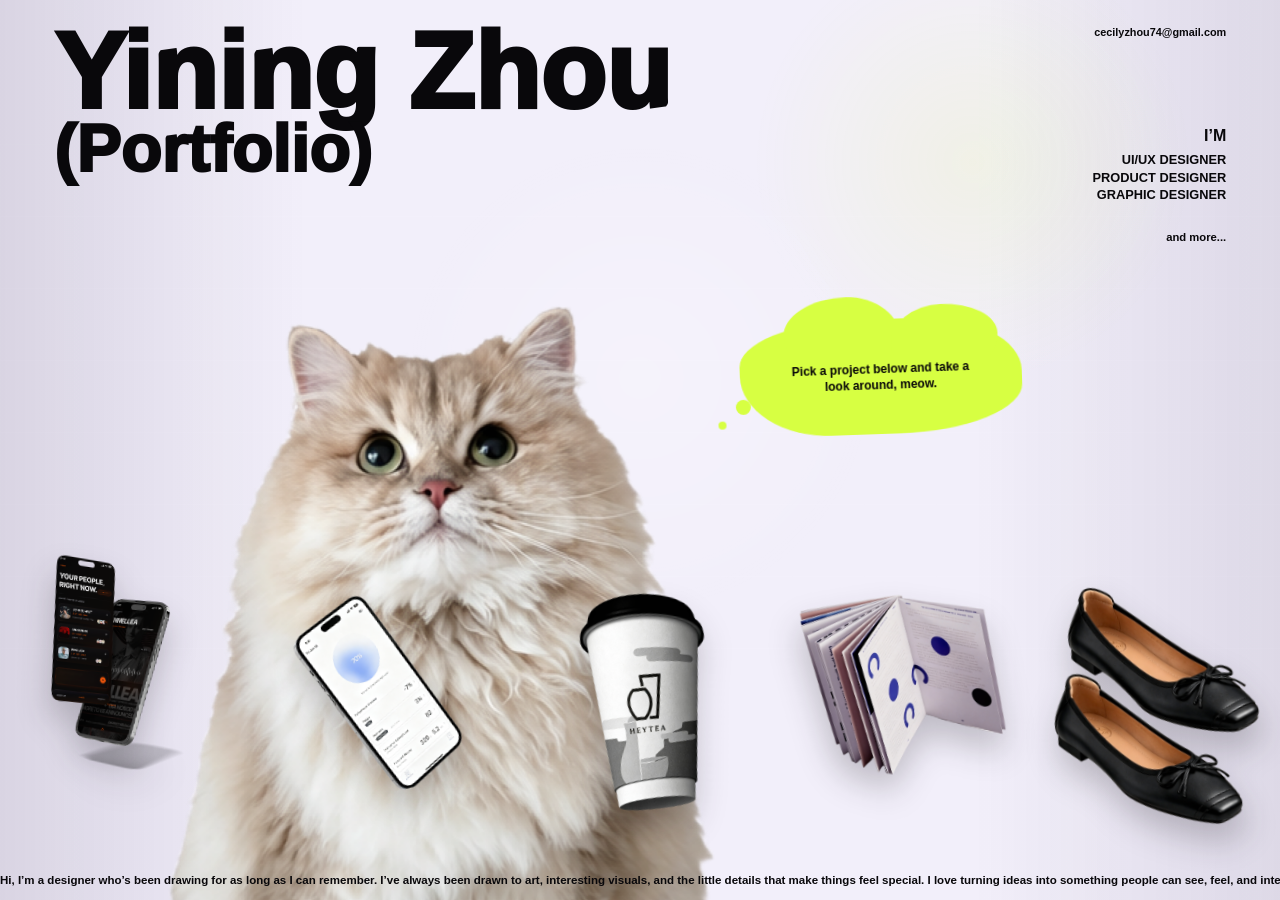
==== commit d609f8dd: "1 1" ====
--- a/index.html
+++ b/index.html
@@ -4,8 +4,8 @@
     <meta charset="UTF-8" />
     <meta name="viewport" content="width=device-width, initial-scale=1.0" />
     <title>Portfolio</title>
-    <link rel="stylesheet" href="styles.css?v=20260916-cat-speech-centered" />
-    <link rel="stylesheet" href="project-hero.css?v=20260916-centered-project-nav" />
+    <link rel="stylesheet" href="styles.css?v=20260922-cover-details" />
+    <link rel="stylesheet" href="project-hero.css?v=20260922-pulse-object" />
   </head>
   <body class="home-page">
     <main class="portfolio-shell">
@@ -71,29 +71,43 @@
 
           <div class="hero-stage hero-selector" data-hero-stage>
             <div class="hero-meta">
-              <p class="hero-kicker">Portfolio</p>
               <a class="hero-email" href="mailto:cecilyzhou74@gmail.com">cecilyzhou74@gmail.com</a>
             </div>
-            <h2 class="hero-title">Yining Zhou</h2>
+            <div class="hero-heading">
+              <h2 class="hero-title">Yining Zhou</h2>
+              <p class="hero-kicker">(Portfolio)</p>
+            </div>
+
+            <div class="hero-roles" aria-label="Design disciplines">
+              <p class="hero-roles__lead">I’M</p>
+              <p>UI/UX Designer</p>
+              <p>Product Designer</p>
+              <p>Graphic Designer</p>
+              <p class="hero-roles__more">and more...</p>
+            </div>
 
             <div class="project-carousel" aria-label="Project shortcuts">
               <button class="carousel-nav carousel-prev" type="button" data-carousel-select="prev" aria-label="Previous project">‹</button>
               <div class="project-stickers project-track">
-                <button class="project-sticker sticker-vitband is-selected" type="button" data-project-key="vitband" data-title="VITBAND" data-description="UI/UX Design · Product Design · B2C Mobile App">
+                <button class="project-sticker sticker-pulse is-selected" type="button" data-project-key="pulse" data-title="PULSE" data-description="UI Design · UX Design · End-to-End Product" aria-label="Open PULSE project preview">
+                  <img src="assets/hero/pulse-object.png" alt="PULSE nightlife app project" />
+                  <span>01 PULSE</span>
+                </button>
+                <button class="project-sticker sticker-vitband" type="button" data-project-key="vitband" data-title="VITBAND" data-description="UI/UX Design · Product Design · B2C Mobile App">
                   <img src="assets/hero/vitband-object.png" alt="VITBAND mobile app project" />
-                  <span>01 VITBAND</span>
+                  <span>02 VITBAND</span>
                 </button>
                 <button class="project-sticker sticker-heytea" type="button" data-project-key="heytea" data-title="HEYTEA" data-description="Brand Identity · Rebranding · Visual Design">
                   <img src="assets/hero/heytea-object.png" alt="HEYTEA brand identity project" />
-                  <span>02 HEYTEA</span>
+                  <span>03 HEYTEA</span>
                 </button>
                 <button class="project-sticker sticker-nomoo" type="button" data-project-key="nomoo" data-title="NOMOO" data-description="Editorial Design · Publication Design · Web Design">
                   <img src="assets/hero/nomoo-object.png" alt="NOMOO editorial design project" />
-                  <span>03 NOMOO</span>
+                  <span>04 NOMOO</span>
                 </button>
                 <button class="project-sticker sticker-floyce" type="button" data-project-key="floyce" data-title="FLOYCE" data-description="Art Direction · Campaign Design · Content Creation">
                   <img src="assets/hero/floyce-object.png" alt="FLOYCE campaign design project" />
-                  <span>04 FLOYCE</span>
+                  <span>05 FLOYCE</span>
                 </button>
               </div>
               <button class="carousel-nav carousel-next" type="button" data-carousel-select="next" aria-label="Next project">›</button>
@@ -132,7 +146,7 @@
         <section class="project-hero" data-project-preview hidden aria-live="polite" aria-label="Selected project preview">
           <div class="project-hero__visual-layer" aria-hidden="true">
             <div class="project-hero__object">
-              <img data-preview-image src="assets/hero/vitband-object.png" alt="" />
+              <img data-preview-image src="assets/hero/pulse-object.png" alt="" />
             </div>
           </div>
 
@@ -155,7 +169,7 @@
 
             <nav class="project-hero__navigation" aria-label="Project controls">
               <button class="project-hero__arrow project-hero__arrow--previous" type="button" data-preview-nav="prev" aria-label="Previous project">&lt;</button>
-              <span class="project-hero__count" data-preview-count aria-live="polite">01/04</span>
+              <span class="project-hero__count" data-preview-count aria-live="polite">01/05</span>
               <button class="project-hero__arrow project-hero__arrow--next" type="button" data-preview-nav="next" aria-label="Next project">&gt;</button>
             </nav>
 
@@ -991,6 +1005,6 @@
       </section>
     </main>
 
-    <script src="script.js?v=20260916-cat-speech-final"></script>
+    <script src="script.js?v=20260922-pulse-object"></script>
   </body>
 </html>
--- a/styles.css
+++ b/styles.css
@@ -6034,6 +6034,123 @@
   }
 }
 
+/* Fifth project: PULSE */
+body.home-page .project-track .project-sticker span.pulse-project-emoji {
+  display: grid !important;
+  place-items: center !important;
+  width: 100% !important;
+  height: 100% !important;
+  color: inherit !important;
+  font-family: "Apple Color Emoji", "Segoe UI Emoji", sans-serif !important;
+  font-size: clamp(5.4rem, 8.4vw, 8.6rem) !important;
+  font-weight: 400 !important;
+  line-height: 1 !important;
+  text-indent: 0 !important;
+  filter:
+    drop-shadow(0 0 10px rgba(215, 255, 66, 0.5))
+    drop-shadow(0 20px 18px rgba(31, 5, 55, 0.22)) !important;
+  transform: scale(1) !important;
+  transition: transform 360ms cubic-bezier(.2, .8, .2, 1), filter 360ms ease !important;
+}
+
+body.home-page .project-track .project-sticker:hover span.pulse-project-emoji,
+body.home-page .project-track .project-sticker:focus-visible span.pulse-project-emoji {
+  filter:
+    drop-shadow(0 0 18px rgba(215, 255, 66, 0.68))
+    drop-shadow(0 26px 22px rgba(31, 5, 55, 0.26)) !important;
+}
+
+body.home-page .sticker-vitband { left: 29.5% !important; }
+body.home-page .sticker-heytea { left: 50% !important; }
+body.home-page .sticker-nomoo { left: 70.5% !important; }
+body.home-page .sticker-floyce { left: 90% !important; }
+
+body.home-page .sticker-pulse {
+  --object-width: clamp(108px, 13vw, 168px);
+  --object-height: clamp(148px, 18vw, 232px);
+  --sticker-rotate: 7deg;
+  --float-delay: -6.7s;
+  --float-duration: 7.6s;
+  left: 9.5% !important;
+  top: 74% !important;
+}
+
+body.home-page .cat-speech[data-speech-state="pulse"] {
+  --speech-width: clamp(410px, 35vw, 492px);
+  --speech-min-height: 88px;
+  --speech-pad-y: 18px;
+  --speech-pad-x: 28px;
+  --speech-x: 22px;
+  --speech-y: 10px;
+  --speech-rotate: 4deg;
+  --tail-top: 38%;
+  --tail-rotate: 7deg;
+  border-radius: 22px 7px 31px 12px / 13px 27px 10px 23px !important;
+}
+
+@media (max-width: 900px) {
+  body.home-page .sticker-vitband { left: 29% !important; }
+  body.home-page .sticker-heytea { left: 50% !important; }
+  body.home-page .sticker-nomoo { left: 71% !important; }
+  body.home-page .sticker-floyce { left: 91% !important; }
+  body.home-page .sticker-pulse {
+    --object-width: clamp(84px, 11vw, 112px);
+    --object-height: clamp(116px, 15vw, 154px);
+    left: 9% !important;
+    top: 75% !important;
+  }
+
+  body.home-page .cat-speech[data-speech-state="pulse"] {
+    --speech-width: min(50vw, 398px);
+  }
+}
+
+@media (max-width: 760px) {
+  body.home-page .sticker-vitband {
+    --object-width: 16vw;
+    --object-height: 30vw;
+    left: 29% !important;
+    top: 63% !important;
+  }
+
+  body.home-page .sticker-heytea {
+    --object-width: 15vw;
+    --object-height: 28vw;
+    left: 50% !important;
+    top: 72% !important;
+  }
+
+  body.home-page .sticker-nomoo {
+    --object-width: 24vw;
+    --object-height: 18vw;
+    left: 70% !important;
+    top: 64% !important;
+  }
+
+  body.home-page .sticker-floyce {
+    --object-width: 23vw;
+    --object-height: 26vw;
+    left: 89% !important;
+    top: 74% !important;
+  }
+
+  body.home-page .sticker-pulse {
+    --object-width: 18vw;
+    --object-height: 25vw;
+    left: 10% !important;
+    top: 60% !important;
+  }
+
+  body.home-page .project-track .project-sticker span.pulse-project-emoji {
+    font-size: clamp(3.1rem, 14vw, 4.8rem) !important;
+  }
+
+  body.home-page .cat-speech[data-speech-state="pulse"] {
+    --speech-width: min(72vw, 330px);
+    --speech-x: 0px;
+  }
+}
+
 @media (max-width: 760px) {
   :root {
     --portfolio-meta-top: 6px;
@@ -6107,28 +6224,251 @@
   body.home-page .sticker-vitband {
     --object-width: 18vw;
     --object-height: 34vw;
-    left: 16% !important;
+    left: 29% !important;
     top: 64% !important;
   }
 
   body.home-page .sticker-heytea {
     --object-width: 17vw;
     --object-height: 31vw;
-    left: 39% !important;
+    left: 49% !important;
     top: 70% !important;
   }
 
   body.home-page .sticker-nomoo {
     --object-width: 29vw;
     --object-height: 21vw;
-    left: 64% !important;
+    left: 69% !important;
     top: 72% !important;
   }
 
   body.home-page .sticker-floyce {
     --object-width: 27vw;
     --object-height: 30vw;
-    left: 82% !important;
+    left: 89% !important;
     top: 75% !important;
   }
-}
+
+  body.home-page .sticker-pulse {
+    left: 9% !important;
+  }
+}
+
+/* Editorial cover layout. Project objects and cat positioning stay untouched. */
+body.home-page .hero-home {
+  background: #f2effa !important;
+}
+
+body.home-page .hero-glow {
+  display: none !important;
+}
+
+body.home-page .hero-heading {
+  position: absolute !important;
+  top: clamp(22px, 3.4vh, 38px) !important;
+  left: clamp(24px, 4.2vw, 68px) !important;
+  z-index: 16 !important;
+  display: grid !important;
+  justify-items: start !important;
+  gap: clamp(3px, 0.45vw, 8px) !important;
+  width: min(68vw, 980px) !important;
+  margin: 0 !important;
+  pointer-events: none !important;
+}
+
+body.home-page .hero-heading .hero-title {
+  position: static !important;
+  inset: auto !important;
+  width: auto !important;
+  max-width: 100% !important;
+  margin: 0 !important;
+  color: #09080b !important;
+  font-family: "Arial Black", Arial, Helvetica, sans-serif !important;
+  font-size: clamp(4.8rem, 8.4vw, 9.5rem) !important;
+  font-weight: 950 !important;
+  line-height: 0.78 !important;
+  letter-spacing: 0 !important;
+  text-align: left !important;
+  text-transform: none !important;
+  white-space: nowrap !important;
+  transform: none !important;
+}
+
+body.home-page .hero-heading .hero-kicker {
+  position: static !important;
+  inset: auto !important;
+  display: block !important;
+  margin: 0 !important;
+  padding: 0 !important;
+  color: #09080b !important;
+  font-family: "Arial Black", Arial, Helvetica, sans-serif !important;
+  font-size: clamp(2.6rem, 5.2vw, 5.8rem) !important;
+  font-weight: 950 !important;
+  line-height: 0.9 !important;
+  letter-spacing: 0 !important;
+  text-transform: none !important;
+  white-space: nowrap !important;
+  filter: none !important;
+  text-shadow: none !important;
+  transform: none !important;
+}
+
+body.home-page .hero-selector .hero-meta {
+  position: absolute !important;
+  inset: 0 !important;
+  z-index: 17 !important;
+  display: block !important;
+  min-height: 0 !important;
+  pointer-events: none !important;
+}
+
+body.home-page .hero-selector .hero-meta > .hero-email {
+  position: absolute !important;
+  top: clamp(20px, 3vh, 32px) !important;
+  right: clamp(24px, 4.2vw, 68px) !important;
+  left: auto !important;
+  display: block !important;
+  max-width: 42vw !important;
+  color: #09080b !important;
+  font-family: Arial, Helvetica, sans-serif !important;
+  font-size: clamp(0.66rem, 0.85vw, 0.82rem) !important;
+  font-weight: 700 !important;
+  line-height: 1 !important;
+  letter-spacing: 0 !important;
+  text-align: right !important;
+  text-transform: none !important;
+  pointer-events: auto !important;
+}
+
+body.home-page .hero-roles {
+  position: absolute !important;
+  top: clamp(94px, 14vh, 154px) !important;
+  right: clamp(24px, 4.2vw, 68px) !important;
+  z-index: 17 !important;
+  display: grid !important;
+  justify-items: end !important;
+  gap: 2px !important;
+  margin: 0 !important;
+  color: #09080b !important;
+  text-align: right !important;
+  pointer-events: none !important;
+}
+
+body.home-page .hero-roles p {
+  margin: 0 !important;
+  font-family: Arial, Helvetica, sans-serif !important;
+  font-size: clamp(0.72rem, 1vw, 0.98rem) !important;
+  font-weight: 800 !important;
+  line-height: 1.2 !important;
+  letter-spacing: 0 !important;
+  text-transform: uppercase !important;
+}
+
+body.home-page .hero-roles .hero-roles__lead {
+  margin-bottom: 5px !important;
+  font-size: clamp(0.9rem, 1.25vw, 1.22rem) !important;
+}
+
+body.home-page .hero-roles .hero-roles__more {
+  margin-top: 2.4em !important;
+  font-size: clamp(0.68rem, 0.88vw, 0.86rem) !important;
+  font-weight: 700 !important;
+  text-transform: none !important;
+}
+
+body.home-page .project-track .project-sticker img {
+  filter: drop-shadow(0 18px 16px rgba(28, 27, 31, 0.24)) !important;
+}
+
+body.home-page .project-track .project-sticker:hover,
+body.home-page .project-track .project-sticker:focus-visible {
+  filter: drop-shadow(0 16px 15px rgba(28, 27, 31, 0.24)) !important;
+}
+
+body.home-page .project-track .project-sticker:hover img,
+body.home-page .project-track .project-sticker:focus-visible img {
+  filter: drop-shadow(0 24px 20px rgba(28, 27, 31, 0.34)) !important;
+}
+
+body.home-page .hero-marquee {
+  top: auto !important;
+  right: 0 !important;
+  bottom: 0 !important;
+  z-index: 45 !important;
+  height: clamp(32px, 4.2vh, 44px) !important;
+  border: 0 !important;
+  background: transparent !important;
+  box-shadow: none !important;
+  color: #09080b !important;
+}
+
+body.home-page .hero-marquee-track span {
+  padding-right: 2rem !important;
+  color: #09080b !important;
+  font-family: Arial, Helvetica, sans-serif !important;
+  font-size: clamp(0.68rem, 0.9vw, 0.82rem) !important;
+  font-weight: 750 !important;
+  line-height: 1 !important;
+  letter-spacing: 0 !important;
+  text-transform: none !important;
+}
+
+body.home-page.is-previewing-project .hero-heading,
+body.home-page.is-previewing-project .hero-roles {
+  visibility: hidden !important;
+  opacity: 0 !important;
+  pointer-events: none !important;
+}
+
+@media (max-width: 760px) {
+  body.home-page .hero-heading {
+    top: 42px !important;
+    left: 18px !important;
+    gap: 4px !important;
+    width: 72vw !important;
+  }
+
+  body.home-page .hero-heading .hero-title {
+    font-size: clamp(2.8rem, 11.8vw, 4.2rem) !important;
+  }
+
+  body.home-page .hero-heading .hero-kicker {
+    font-size: clamp(1.8rem, 8vw, 2.8rem) !important;
+  }
+
+  body.home-page .hero-selector .hero-meta > .hero-email {
+    top: 12px !important;
+    right: 18px !important;
+    max-width: 58vw !important;
+    font-size: 0.58rem !important;
+  }
+
+  body.home-page .hero-roles {
+    top: 126px !important;
+    right: 18px !important;
+  }
+
+  body.home-page .hero-roles p {
+    font-size: 0.62rem !important;
+  }
+
+  body.home-page .hero-roles .hero-roles__lead {
+    margin-bottom: 3px !important;
+    font-size: 0.76rem !important;
+  }
+
+  body.home-page .hero-roles .hero-roles__more {
+    margin-top: 1.9em !important;
+    font-size: 0.58rem !important;
+  }
+
+  body.home-page .hero-marquee {
+    top: auto !important;
+    bottom: 0 !important;
+    height: 34px !important;
+  }
+
+  body.home-page .hero-marquee-track span {
+    font-size: 0.64rem !important;
+  }
+}
--- a/project-hero.css
+++ b/project-hero.css
@@ -171,6 +171,29 @@
   animation: project-object-drift 6.4s ease-in-out infinite;
 }
 
+.project-hero__object [hidden] {
+  display: none !important;
+}
+
+.project-hero__emoji {
+  display: grid;
+  place-items: center;
+  width: 100%;
+  height: 100%;
+  font-family: "Apple Color Emoji", "Segoe UI Emoji", sans-serif;
+  font-size: clamp(15rem, 32vw, 31rem);
+  font-weight: 400;
+  line-height: 1;
+  filter:
+    drop-shadow(0 0 22px rgba(215, 255, 66, 0.52))
+    drop-shadow(0 34px 30px rgba(31, 5, 55, 0.24));
+  animation: project-object-drift 6.4s ease-in-out infinite;
+}
+
+.project-hero[data-project="pulse"] .project-hero__object {
+  left: clamp(-140px, -7vw, -70px);
+}
+
 .project-hero__editorial {
   position: relative;
   top: 0;
@@ -464,6 +487,10 @@
     font-size: 0.75rem;
     line-height: 1.42;
   }
+
+  .project-hero__emoji {
+    font-size: clamp(13rem, 36vw, 23rem);
+  }
 }
 
 @media (max-width: 700px) {
@@ -544,6 +571,14 @@
     font-size: 0.8rem;
   }
 
+  .project-hero[data-project="pulse"] .project-hero__object {
+    left: 50%;
+  }
+
+  .project-hero__emoji {
+    font-size: clamp(10rem, 52vw, 18rem);
+  }
+
   .project-hero.is-animating .project-hero__object {
     animation: project-object-enter-mobile 660ms cubic-bezier(0.16, 1, 0.3, 1) both;
   }
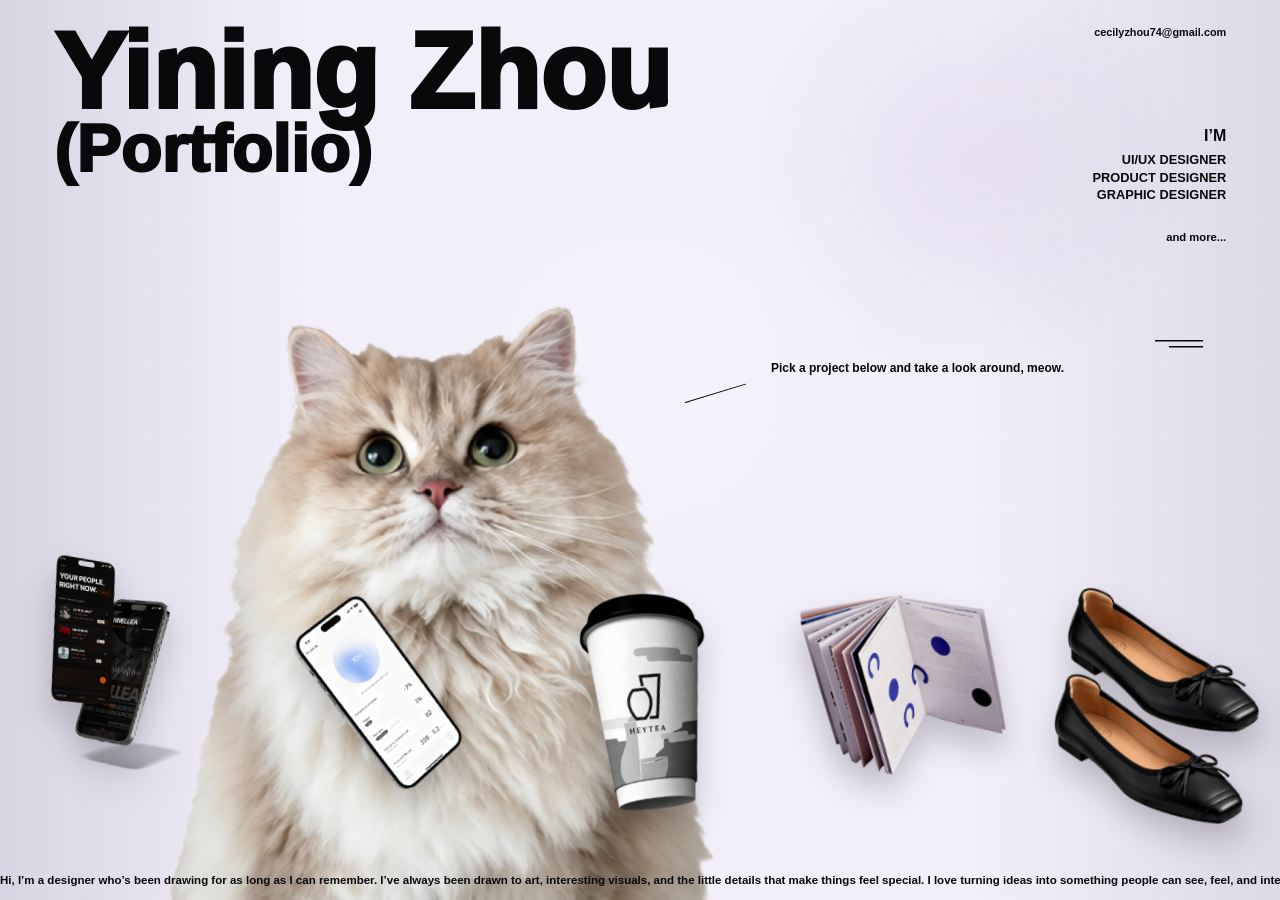
==== commit c6557558: "1 1" ====
--- a/index.html
+++ b/index.html
@@ -4,8 +4,8 @@
     <meta charset="UTF-8" />
     <meta name="viewport" content="width=device-width, initial-scale=1.0" />
     <title>Portfolio</title>
-    <link rel="stylesheet" href="styles.css?v=20260922-cover-details" />
-    <link rel="stylesheet" href="project-hero.css?v=20260922-pulse-object" />
+    <link rel="stylesheet" href="styles.css?v=20260922-violet-accent" />
+    <link rel="stylesheet" href="project-hero.css?v=20260922-pale-preview" />
   </head>
   <body class="home-page">
     <main class="portfolio-shell">
--- a/styles.css
+++ b/styles.css
@@ -16,7 +16,7 @@
   --neo-bg-deep: #08060e;
   --neo-purple: #9664ff;
   --neo-purple-soft: #c5a7ff;
-  --neo-lime: #d7ff42;
+  --accent-violet: #6e5292;
   --neo-black: #030306;
   --neo-white: #f8f5ff;
   --neo-muted: #b9acd6;
@@ -28,7 +28,7 @@
 
 body {
   background:
-    radial-gradient(circle at 50% 7%, rgba(215, 255, 66, 0.16), transparent 20%),
+    radial-gradient(circle at 50% 7%, rgba(110, 82, 146, 0.16), transparent 20%),
     radial-gradient(circle at 50% 38%, rgba(170, 110, 255, 0.78), transparent 42%),
     linear-gradient(180deg, #10091f 0%, #8d5bf4 46%, #774de0 68%, #120d1f 100%);
   color: var(--neo-black);
@@ -76,7 +76,7 @@
   background:
     linear-gradient(90deg, rgba(0, 0, 0, 0.2), transparent 20%, transparent 80%, rgba(0, 0, 0, 0.2)),
     radial-gradient(circle at 48% 42%, rgba(255, 255, 255, 0.18), transparent 30%),
-    radial-gradient(circle at 70% 12%, rgba(215, 255, 66, 0.12), transparent 18%);
+    radial-gradient(circle at 70% 12%, rgba(110, 82, 146, 0.12), transparent 18%);
   filter: saturate(1.08);
 }
 
@@ -115,7 +115,7 @@
   right: 8%;
   bottom: 10%;
   width: min(38vw, 460px);
-  background: rgba(215, 255, 66, 0.2);
+  background: rgba(110, 82, 146, 0.2);
   animation-delay: -3s;
 }
 
@@ -146,7 +146,7 @@
 }
 
 .hero-signature span {
-  color: var(--neo-lime);
+  color: var(--accent-violet);
 }
 
 .hero-contact {
@@ -181,7 +181,7 @@
   margin: 0;
   padding: 7px 16px;
   border-radius: 999px;
-  background: var(--neo-lime);
+  background: var(--accent-violet);
   color: var(--neo-black);
   font-size: clamp(0.68rem, 1vw, 0.9rem);
   font-weight: 950;
@@ -348,7 +348,7 @@
   min-width: max-content;
   padding: 6px 11px;
   border-radius: 999px;
-  background: var(--neo-lime);
+  background: var(--accent-violet);
   color: var(--neo-black);
   font-size: 0.72rem;
   font-weight: 950;
@@ -412,7 +412,7 @@
 .project-hint span {
   display: block;
   margin-bottom: 8px;
-  color: var(--neo-lime);
+  color: var(--accent-violet);
   font-size: 0.72rem;
   font-weight: 900;
   text-transform: uppercase;
@@ -451,7 +451,7 @@
   top: 56px;
   padding: 0;
   background: transparent;
-  color: var(--neo-lime);
+  color: var(--accent-violet);
   font-size: 0.64rem;
   letter-spacing: 0.08em;
   box-shadow: none;
@@ -506,7 +506,7 @@
 
 .project-track .project-sticker span {
   bottom: 2px;
-  background: var(--neo-lime);
+  background: var(--accent-violet);
 }
 
 .project-track .project-sticker.is-selected {
@@ -540,7 +540,7 @@
 .project-track .project-sticker:focus-visible img {
   transform: translateY(-8px) scale(1.04);
   filter:
-    drop-shadow(0 0 14px rgba(215, 255, 66, 0.55))
+    drop-shadow(0 0 14px rgba(110, 82, 146, 0.55))
     drop-shadow(0 28px 26px rgba(0, 0, 0, 0.34));
 }
 
@@ -564,7 +564,7 @@
 
 .carousel-nav:hover,
 .carousel-nav:focus-visible {
-  background: var(--neo-lime);
+  background: var(--accent-violet);
   color: var(--neo-black);
   outline: none;
   transform: scale(1.08);
@@ -591,7 +591,7 @@
 }
 
 .hero-selector .project-hint span {
-  color: var(--neo-lime);
+  color: var(--accent-violet);
   text-shadow: 0 2px 10px rgba(0, 0, 0, 0.28);
 }
 
@@ -665,14 +665,14 @@
   background:
     radial-gradient(circle at 50% 22%, rgba(236, 221, 255, 0.34), transparent 25%),
     radial-gradient(circle at 50% 52%, rgba(174, 116, 255, 0.92), transparent 48%),
-    radial-gradient(circle at 20% 20%, rgba(215, 255, 66, 0.12), transparent 22%),
+    radial-gradient(circle at 20% 20%, rgba(110, 82, 146, 0.12), transparent 22%),
     linear-gradient(180deg, #33204f 0%, #7f4eed 30%, #a574ff 58%, #8a5cf3 82%, #4a2b7a 100%);
 }
 
 .home-page .hero-home::before {
   background:
     radial-gradient(circle at 50% 42%, rgba(255, 255, 255, 0.24), transparent 28%),
-    radial-gradient(circle at 76% 18%, rgba(215, 255, 66, 0.1), transparent 18%),
+    radial-gradient(circle at 76% 18%, rgba(110, 82, 146, 0.1), transparent 18%),
     linear-gradient(90deg, rgba(34, 18, 56, 0.12), transparent 24%, transparent 76%, rgba(34, 18, 56, 0.1));
   filter: saturate(1.08) brightness(1.07);
 }
@@ -683,7 +683,7 @@
 }
 
 .home-page .hero-glow-two {
-  background: rgba(215, 255, 66, 0.14);
+  background: rgba(110, 82, 146, 0.14);
   opacity: 0.58;
 }
 
@@ -889,7 +889,7 @@
 .home-page .project-track .project-sticker:focus-visible {
   z-index: 10;
   outline: none;
-  filter: drop-shadow(0 14px 18px rgba(215, 255, 66, 0.26));
+  filter: drop-shadow(0 14px 18px rgba(110, 82, 146, 0.26));
   transform: translate(-50%, calc(-50% - 12px)) rotate(var(--sticker-rotate, 0deg)) scale(1.06);
 }
 
@@ -969,7 +969,7 @@
 
 .home-page .preview-label {
   margin: 0 0 22px;
-  color: var(--neo-lime);
+  color: var(--accent-violet);
   font-size: 0.72rem;
   font-weight: 950;
   letter-spacing: 0.08em;
@@ -1101,7 +1101,7 @@
   margin: 0 !important;
   padding: 0 !important;
   background: transparent !important;
-  color: var(--neo-lime) !important;
+  color: var(--accent-violet) !important;
   font-size: clamp(0.76rem, 1.8vw, 1.15rem) !important;
   font-weight: 950 !important;
   line-height: 1 !important;
@@ -1208,7 +1208,7 @@
   max-height: 100% !important;
   object-fit: contain !important;
   filter:
-    drop-shadow(0 0 10px rgba(215, 255, 66, 0.5))
+    drop-shadow(0 0 10px rgba(110, 82, 146, 0.5))
     drop-shadow(0 18px 18px rgba(31, 5, 55, 0.2)) !important;
   transform: scale(1) !important;
   transition: transform 360ms cubic-bezier(.2, .8, .2, 1), filter 360ms ease !important;
@@ -1224,7 +1224,7 @@
 .home-page .project-track .project-sticker:hover img,
 .home-page .project-track .project-sticker:focus-visible img {
   filter:
-    drop-shadow(0 0 16px rgba(215, 255, 66, 0.62))
+    drop-shadow(0 0 16px rgba(110, 82, 146, 0.62))
     drop-shadow(0 22px 20px rgba(31, 5, 55, 0.26)) !important;
   transform: scale(1.06) !important;
 }
@@ -1308,7 +1308,7 @@
   max-height: 100% !important;
   object-fit: contain !important;
   filter:
-    drop-shadow(0 0 12px rgba(215, 255, 66, 0.5))
+    drop-shadow(0 0 12px rgba(110, 82, 146, 0.5))
     drop-shadow(0 28px 24px rgba(31, 5, 55, 0.24)) !important;
   animation: preview-object-float 6s ease-in-out infinite !important;
 }
@@ -1589,7 +1589,7 @@
 .home-page .project-track .project-sticker:focus-visible {
   z-index: 10;
   outline: none;
-  filter: drop-shadow(0 14px 18px rgba(215, 255, 66, 0.26));
+  filter: drop-shadow(0 14px 18px rgba(110, 82, 146, 0.26));
   transform: translate(-50%, calc(-50% - 12px)) rotate(var(--sticker-rotate, 0deg)) scale(1.06);
 }
 
@@ -1687,7 +1687,7 @@
 
 .home-page .preview-label {
   margin: 0 0 22px;
-  color: var(--neo-lime);
+  color: var(--accent-violet);
   font-size: 0.72rem;
   font-weight: 950;
   letter-spacing: 0.08em;
@@ -1758,7 +1758,7 @@
 .home-page .preview-controls button:focus-visible,
 .home-page .preview-go:hover,
 .home-page .preview-go:focus-visible {
-  background: var(--neo-lime);
+  background: var(--accent-violet);
   color: #050407;
   outline: none;
   transform: translateY(-3px);
@@ -1914,7 +1914,7 @@
 .home-page .project-track .project-sticker:focus-visible {
   z-index: 10;
   outline: none;
-  filter: drop-shadow(0 14px 18px rgba(215, 255, 66, 0.26));
+  filter: drop-shadow(0 14px 18px rgba(110, 82, 146, 0.26));
   transform: translate(-50%, calc(-50% - 12px)) rotate(var(--sticker-rotate, 0deg)) scale(1.06);
 }
 
@@ -1968,7 +1968,7 @@
 }
 
 .home-page .hero-selector .project-hint span {
-  color: var(--neo-lime);
+  color: var(--accent-violet);
   font-size: 0.68rem;
 }
 
@@ -2044,7 +2044,7 @@
 
 .preview-label {
   margin: 0 0 22px;
-  color: var(--neo-lime);
+  color: var(--accent-violet);
   font-size: 0.72rem;
   font-weight: 950;
   letter-spacing: 0.08em;
@@ -2103,7 +2103,7 @@
 
 .preview-controls button:hover,
 .preview-controls button:focus-visible {
-  color: var(--neo-lime);
+  color: var(--accent-violet);
   outline: none;
   transform: scale(1.12);
 }
@@ -2122,7 +2122,7 @@
 
 .preview-go:hover,
 .preview-go:focus-visible {
-  background: var(--neo-lime);
+  background: var(--accent-violet);
   color: #050407;
   outline: none;
   transform: translateY(-3px);
@@ -2142,7 +2142,7 @@
 
 .preview-close:hover,
 .preview-close:focus-visible {
-  color: var(--neo-lime);
+  color: var(--accent-violet);
   outline: none;
 }
 
@@ -4056,7 +4056,7 @@
 /* Final homepage overrides, kept last so the neon layout wins over the old sidebar layout. */
 body {
   background:
-    radial-gradient(circle at 50% 7%, rgba(215, 255, 66, 0.16), transparent 20%),
+    radial-gradient(circle at 50% 7%, rgba(110, 82, 146, 0.16), transparent 20%),
     radial-gradient(circle at 50% 38%, rgba(170, 110, 255, 0.78), transparent 42%),
     linear-gradient(180deg, #10091f 0%, #8d5bf4 46%, #774de0 68%, #120d1f 100%);
   color: var(--neo-black);
@@ -4107,14 +4107,14 @@
   background:
     radial-gradient(circle at 50% 22%, rgba(236, 221, 255, 0.34), transparent 25%),
     radial-gradient(circle at 50% 52%, rgba(174, 116, 255, 0.92), transparent 48%),
-    radial-gradient(circle at 20% 20%, rgba(215, 255, 66, 0.12), transparent 22%),
+    radial-gradient(circle at 20% 20%, rgba(110, 82, 146, 0.12), transparent 22%),
     linear-gradient(180deg, #33204f 0%, #7f4eed 30%, #a574ff 58%, #8a5cf3 82%, #4a2b7a 100%);
 }
 
 .home-page .hero-home::before {
   background:
     radial-gradient(circle at 50% 42%, rgba(255, 255, 255, 0.24), transparent 28%),
-    radial-gradient(circle at 76% 18%, rgba(215, 255, 66, 0.1), transparent 18%),
+    radial-gradient(circle at 76% 18%, rgba(110, 82, 146, 0.1), transparent 18%),
     linear-gradient(90deg, rgba(34, 18, 56, 0.12), transparent 24%, transparent 76%, rgba(34, 18, 56, 0.1));
   filter: saturate(1.08) brightness(1.07);
 }
@@ -4125,7 +4125,7 @@
 }
 
 .home-page .hero-glow-two {
-  background: rgba(215, 255, 66, 0.14);
+  background: rgba(110, 82, 146, 0.14);
   opacity: 0.58;
 }
 
@@ -4278,7 +4278,7 @@
   left: 0 !important;
   padding: 0 !important;
   background: transparent !important;
-  color: var(--neo-lime) !important;
+  color: var(--accent-violet) !important;
   font-size: clamp(0.62rem, 1vw, 0.88rem) !important;
   letter-spacing: 0 !important;
   transform: none !important;
@@ -4298,7 +4298,7 @@
 
 .home-page .hero-email:hover,
 .home-page .hero-email:focus-visible {
-  color: var(--neo-lime);
+  color: var(--accent-violet);
   outline: none;
 }
 
@@ -4470,7 +4470,7 @@
 .home-page .project-track .project-sticker::before, .home-page .project-track .project-sticker span { display: none; }
 .home-page .project-track .project-sticker img { width: 100%; height: 100%; max-height: none; object-fit: contain; filter: drop-shadow(0 24px 18px rgba(30, 6, 55, 0.2)); }
 .home-page .project-track .project-sticker.is-selected, .home-page .project-track .project-sticker.is-neighbor, .home-page .project-track .project-sticker.is-dim { opacity: 1; filter: none; }
-.home-page .project-track .project-sticker:hover, .home-page .project-track .project-sticker:focus-visible { z-index: 10; outline: none; filter: drop-shadow(0 14px 18px rgba(215, 255, 66, 0.26)); transform: translate(-50%, calc(-50% - 12px)) rotate(var(--sticker-rotate, 0deg)) scale(1.06); }
+.home-page .project-track .project-sticker:hover, .home-page .project-track .project-sticker:focus-visible { z-index: 10; outline: none; filter: drop-shadow(0 14px 18px rgba(110, 82, 146, 0.26)); transform: translate(-50%, calc(-50% - 12px)) rotate(var(--sticker-rotate, 0deg)) scale(1.06); }
 .home-page .sticker-vitband { --object-width: clamp(132px, 18vw, 230px); --object-height: clamp(210px, 33vw, 410px); --sticker-rotate: -14deg; --float-delay: 0s; left: 15%; top: 58%; }
 .home-page .sticker-heytea { --object-width: clamp(120px, 16vw, 210px); --object-height: clamp(190px, 31vw, 380px); --sticker-rotate: 8deg; --float-delay: -2.2s; left: 39%; top: 48%; }
 .home-page .sticker-nomoo { --object-width: clamp(190px, 27vw, 350px); --object-height: clamp(165px, 25vw, 300px); --sticker-rotate: 4deg; --float-delay: -4.1s; left: 61%; top: 54%; }
@@ -4480,7 +4480,7 @@
 .home-page .project-preview { position: absolute; inset: clamp(138px, 16vh, 180px) clamp(18px, 6vw, 86px) clamp(42px, 7vh, 82px); z-index: 30; display: grid; grid-template-columns: minmax(250px, 0.86fr) minmax(300px, 1fr); align-items: center; gap: clamp(24px, 6vw, 90px); max-width: 1180px; margin: auto; animation: preview-in 520ms cubic-bezier(.2,.8,.2,1) both; }
 .home-page .preview-object img { display: block; width: min(100%, 430px); height: min(49vh, 470px); margin: auto; object-fit: contain; filter: drop-shadow(0 30px 26px rgba(31, 5, 55, 0.24)); animation: preview-object-float 6s ease-in-out infinite; }
 .home-page .preview-copy { max-width: 520px; color: #050407; }
-.home-page .preview-label { margin: 0 0 22px; color: var(--neo-lime); font-size: 0.72rem; font-weight: 950; letter-spacing: 0.08em; text-transform: uppercase; }
+.home-page .preview-label { margin: 0 0 22px; color: var(--accent-violet); font-size: 0.72rem; font-weight: 950; letter-spacing: 0.08em; text-transform: uppercase; }
 .home-page .preview-copy h3 { margin: 0 0 12px; font-size: clamp(3.2rem, 7vw, 7rem); line-height: 0.82; text-transform: uppercase; }
 .home-page .preview-tags { max-width: 360px; margin: 0 0 20px; font-size: clamp(0.9rem, 1.4vw, 1.12rem); font-weight: 900; line-height: 1.2; }
 .home-page .preview-overview { max-width: 500px; margin: 0; font-size: clamp(0.82rem, 1.2vw, 0.98rem); line-height: 1.46; }
@@ -4549,7 +4549,7 @@
   margin: 0 !important;
   padding: 0 !important;
   background: transparent !important;
-  color: var(--neo-lime) !important;
+  color: var(--accent-violet) !important;
   font-size: clamp(0.76rem, 1.8vw, 1.15rem) !important;
   font-weight: 950 !important;
   line-height: 1 !important;
@@ -4640,7 +4640,7 @@
   max-height: 100% !important;
   object-fit: contain !important;
   filter:
-    drop-shadow(0 0 10px rgba(215, 255, 66, 0.5))
+    drop-shadow(0 0 10px rgba(110, 82, 146, 0.5))
     drop-shadow(0 18px 18px rgba(31, 5, 55, 0.2)) !important;
   transform: scale(1) !important;
   transition: transform 360ms cubic-bezier(.2, .8, .2, 1), filter 360ms ease !important;
@@ -4656,7 +4656,7 @@
 .home-page .project-track .project-sticker:hover img,
 .home-page .project-track .project-sticker:focus-visible img {
   filter:
-    drop-shadow(0 0 16px rgba(215, 255, 66, 0.62))
+    drop-shadow(0 0 16px rgba(110, 82, 146, 0.62))
     drop-shadow(0 22px 20px rgba(31, 5, 55, 0.26)) !important;
   transform: scale(1.06) !important;
 }
@@ -4708,7 +4708,7 @@
   max-height: 100% !important;
   object-fit: contain !important;
   filter:
-    drop-shadow(0 0 12px rgba(215, 255, 66, 0.5))
+    drop-shadow(0 0 12px rgba(110, 82, 146, 0.5))
     drop-shadow(0 28px 24px rgba(31, 5, 55, 0.24)) !important;
   animation: preview-object-float 6s ease-in-out infinite !important;
 }
@@ -4998,10 +4998,10 @@
     width: 10px;
     height: 10px;
     border-radius: 999px;
-    background: var(--neo-lime);
+    background: var(--accent-violet);
     box-shadow:
-      0 0 10px rgba(215, 255, 66, 0.95),
-      0 0 24px rgba(215, 255, 66, 0.58);
+      0 0 10px rgba(110, 82, 146, 0.95),
+      0 0 24px rgba(110, 82, 146, 0.58);
     opacity: 0;
     pointer-events: none;
     transform: translate3d(-50%, -50%, 0);
@@ -5415,8 +5415,8 @@
   overflow: hidden !important;
   isolation: isolate !important;
   background:
-    radial-gradient(circle at 52% 44%, rgba(215, 255, 66, 0.22) 0 11%, rgba(215, 255, 66, 0) 28%),
-    radial-gradient(circle at 40% 84%, rgba(215, 255, 66, 0.14) 0 12%, rgba(215, 255, 66, 0) 32%),
+    radial-gradient(circle at 52% 44%, rgba(110, 82, 146, 0.22) 0 11%, rgba(110, 82, 146, 0) 28%),
+    radial-gradient(circle at 40% 84%, rgba(110, 82, 146, 0.14) 0 12%, rgba(110, 82, 146, 0) 32%),
     #c957f7 !important;
 }
 
@@ -5475,7 +5475,7 @@
   padding: 0 !important;
   border: 0 !important;
   background: transparent !important;
-  color: var(--neo-lime) !important;
+  color: var(--accent-violet) !important;
   font-family: "Arial Black", Arial, Helvetica, sans-serif !important;
   font-size: var(--portfolio-meta-font-size) !important;
   font-weight: 950 !important;
@@ -5629,7 +5629,7 @@
   padding: var(--speech-pad-y) var(--speech-pad-x) !important;
   border: 0 !important;
   border-radius: 42% 36% 44% 32% / 38% 48% 40% 54% !important;
-  background: var(--neo-lime) !important;
+  background: var(--accent-violet) !important;
   color: #050407 !important;
   box-shadow: none !important;
   filter: none !important;
@@ -5656,7 +5656,7 @@
   width: 42%;
   height: 68%;
   border-radius: 54% 46% 52% 48% / 48% 58% 42% 52%;
-  background: var(--neo-lime) !important;
+  background: var(--accent-violet) !important;
   box-shadow: none !important;
   filter: none !important;
   transform: none;
@@ -5672,7 +5672,7 @@
   width: 38%;
   height: 61%;
   border-radius: 48% 52% 44% 56% / 56% 43% 57% 44%;
-  background: var(--neo-lime) !important;
+  background: var(--accent-violet) !important;
   box-shadow: none !important;
   filter: none !important;
   transition: all 190ms cubic-bezier(0.22, 0.78, 0.28, 1);
@@ -5709,7 +5709,7 @@
   position: absolute;
   z-index: -1;
   border-radius: 50%;
-  background: var(--neo-lime) !important;
+  background: var(--accent-violet) !important;
   box-shadow: none !important;
   filter: none !important;
   transition: all 170ms ease;
@@ -5879,7 +5879,7 @@
   max-height: 100% !important;
   object-fit: contain !important;
   filter:
-    drop-shadow(0 0 10px rgba(215, 255, 66, 0.5))
+    drop-shadow(0 0 10px rgba(110, 82, 146, 0.5))
     drop-shadow(0 20px 18px rgba(31, 5, 55, 0.22)) !important;
   transform: scale(1) !important;
   transition: transform 360ms cubic-bezier(.2, .8, .2, 1), filter 360ms ease !important;
@@ -5896,7 +5896,7 @@
 body.home-page .project-track .project-sticker:hover img,
 body.home-page .project-track .project-sticker:focus-visible img {
   filter:
-    drop-shadow(0 0 18px rgba(215, 255, 66, 0.68))
+    drop-shadow(0 0 18px rgba(110, 82, 146, 0.68))
     drop-shadow(0 26px 22px rgba(31, 5, 55, 0.26)) !important;
 }
 
@@ -6047,7 +6047,7 @@
   line-height: 1 !important;
   text-indent: 0 !important;
   filter:
-    drop-shadow(0 0 10px rgba(215, 255, 66, 0.5))
+    drop-shadow(0 0 10px rgba(110, 82, 146, 0.5))
     drop-shadow(0 20px 18px rgba(31, 5, 55, 0.22)) !important;
   transform: scale(1) !important;
   transition: transform 360ms cubic-bezier(.2, .8, .2, 1), filter 360ms ease !important;
@@ -6056,7 +6056,7 @@
 body.home-page .project-track .project-sticker:hover span.pulse-project-emoji,
 body.home-page .project-track .project-sticker:focus-visible span.pulse-project-emoji {
   filter:
-    drop-shadow(0 0 18px rgba(215, 255, 66, 0.68))
+    drop-shadow(0 0 18px rgba(110, 82, 146, 0.68))
     drop-shadow(0 26px 22px rgba(31, 5, 55, 0.26)) !important;
 }
 
@@ -6472,3 +6472,177 @@
     font-size: 0.64rem !important;
   }
 }
+
+/* Shared pale background for every project destination. */
+body.project-detail-page,
+body.project-detail-page .content-panel,
+body.project-detail-page .section-block.project-case,
+body.project-detail-page .nomoo-case,
+body.project-detail-page .floyce-case,
+body.project-detail-page .project-page-shell {
+  background: #f2effa !important;
+}
+
+body.project-detail-page .project-page-nav {
+  background: rgba(242, 239, 250, 0.92) !important;
+}
+
+/* Black cursor and a unified editorial speech bubble. */
+@media (hover: hover) and (pointer: fine) {
+  .custom-cursor {
+    width: 10px;
+    height: 10px;
+    background: #050407;
+    box-shadow:
+      0 0 0 1px rgba(5, 4, 7, 0.2),
+      0 0 10px rgba(5, 4, 7, 0.78),
+      0 0 24px rgba(5, 4, 7, 0.42);
+  }
+
+  .custom-cursor.is-hovering {
+    width: 14px;
+    height: 14px;
+  }
+}
+
+body.home-page .cat-speech,
+body.home-page .cat-speech[data-speech-state="default"],
+body.home-page .cat-speech[data-speech-state="pulse"],
+body.home-page .cat-speech[data-speech-state="vitband"],
+body.home-page .cat-speech[data-speech-state="heytea"],
+body.home-page .cat-speech[data-speech-state="nomoo"],
+body.home-page .cat-speech[data-speech-state="floyce"] {
+  --speech-width: clamp(430px, 38vw, 520px);
+  --speech-min-height: 88px;
+  --speech-pad-y: 28px;
+  --speech-pad-x: 31px;
+  --speech-x: 0px;
+  --speech-y: 0px;
+  --speech-rotate: 0deg;
+  --tail-top: 68%;
+  --tail-rotate: -8deg;
+  display: grid !important;
+  align-items: center !important;
+  border: 0 !important;
+  border-radius: 0 !important;
+  background: transparent !important;
+  box-shadow: none !important;
+  filter: none !important;
+  transform: translate3d(0, 0, 0) rotate(0deg) !important;
+}
+
+/* One thin line points every speech state back toward Tibbers. */
+body.home-page .cat-speech::before,
+body.home-page .cat-speech:not([data-speech-state="default"])::before {
+  content: "" !important;
+  position: absolute !important;
+  top: 68% !important;
+  right: auto !important;
+  bottom: auto !important;
+  left: -58px !important;
+  z-index: 1 !important;
+  display: block !important;
+  width: 64px !important;
+  height: 1px !important;
+  border: 0 !important;
+  border-radius: 999px !important;
+  background: #050407 !important;
+  clip-path: none !important;
+  box-shadow: none !important;
+  filter: none !important;
+  transform: translateY(-50%) rotate(-17deg) !important;
+  transform-origin: right center !important;
+}
+
+/* Small parallel rules keep the bubble graphic without outlining it. */
+body.home-page .cat-speech::after,
+body.home-page .cat-speech:not([data-speech-state="default"])::after {
+  content: "" !important;
+  position: absolute !important;
+  top: 16px !important;
+  right: 23px !important;
+  bottom: auto !important;
+  left: auto !important;
+  z-index: 2 !important;
+  display: block !important;
+  width: 48px !important;
+  height: 8px !important;
+  border: 0 !important;
+  border-radius: 0 !important;
+  background:
+    linear-gradient(#050407, #050407) 0 0 / 48px 1.5px no-repeat,
+    linear-gradient(#050407, #050407) 14px 6px / 34px 1.5px no-repeat !important;
+  box-shadow: none !important;
+  filter: none !important;
+  transform: none !important;
+}
+
+body.home-page .cat-speech p,
+body.home-page .cat-speech[data-speech-state="default"] p {
+  width: 100% !important;
+  max-width: none !important;
+  margin: 0 !important;
+  text-align: left !important;
+  writing-mode: horizontal-tb !important;
+  text-orientation: mixed !important;
+  white-space: normal !important;
+}
+
+body.home-page .cat-speech p::before,
+body.home-page .cat-speech p::after,
+body.home-page .cat-speech:not([data-speech-state="default"]) p::before,
+body.home-page .cat-speech:not([data-speech-state="default"]) p::after {
+  display: none !important;
+}
+
+@media (max-width: 900px) {
+  body.home-page .cat-speech,
+  body.home-page .cat-speech[data-speech-state="default"],
+  body.home-page .cat-speech[data-speech-state="pulse"],
+  body.home-page .cat-speech[data-speech-state="vitband"],
+  body.home-page .cat-speech[data-speech-state="heytea"],
+  body.home-page .cat-speech[data-speech-state="nomoo"],
+  body.home-page .cat-speech[data-speech-state="floyce"] {
+    --speech-width: min(52vw, 430px);
+    --speech-min-height: 84px;
+    --speech-pad-y: 25px;
+    --speech-pad-x: 26px;
+  }
+
+  body.home-page .cat-speech::before,
+  body.home-page .cat-speech:not([data-speech-state="default"])::before {
+    left: -50px !important;
+    width: 56px !important;
+  }
+}
+
+@media (max-width: 760px) {
+  body.home-page .cat-speech,
+  body.home-page .cat-speech[data-speech-state="default"],
+  body.home-page .cat-speech[data-speech-state="pulse"],
+  body.home-page .cat-speech[data-speech-state="vitband"],
+  body.home-page .cat-speech[data-speech-state="heytea"],
+  body.home-page .cat-speech[data-speech-state="nomoo"],
+  body.home-page .cat-speech[data-speech-state="floyce"] {
+    --speech-width: min(68vw, 320px);
+    --speech-min-height: 78px;
+    --speech-pad-y: 23px;
+    --speech-pad-x: 20px;
+  }
+
+  body.home-page .cat-speech::before,
+  body.home-page .cat-speech:not([data-speech-state="default"])::before {
+    left: -36px !important;
+    width: 42px !important;
+  }
+
+  body.home-page .cat-speech::after,
+  body.home-page .cat-speech:not([data-speech-state="default"])::after {
+    top: 13px !important;
+    right: 17px !important;
+    width: 38px !important;
+    background:
+      linear-gradient(#050407, #050407) 0 0 / 38px 1px no-repeat,
+      linear-gradient(#050407, #050407) 11px 6px / 27px 1px no-repeat !important;
+  }
+}
--- a/project-hero.css
+++ b/project-hero.css
@@ -43,9 +43,7 @@
   min-height: 100vh;
   min-height: 100dvh;
   overflow: hidden;
-  background:
-    radial-gradient(circle at 48% 42%, rgba(255, 255, 255, 0.12), transparent 34%),
-    #c957f7;
+  background: #f2effa;
   color: #050407;
   isolation: isolate;
   animation: project-hero-enter 420ms cubic-bezier(0.2, 0.8, 0.2, 1) both;
@@ -98,7 +96,7 @@
   display: block;
   flex: 0 0 auto;
   margin: 0;
-  color: var(--neo-lime);
+  color: var(--accent-violet);
   font-family: "Arial Black", Arial, Helvetica, sans-serif;
   font-size: var(--portfolio-meta-font-size);
   font-weight: 950;
@@ -185,7 +183,7 @@
   font-weight: 400;
   line-height: 1;
   filter:
-    drop-shadow(0 0 22px rgba(215, 255, 66, 0.52))
+    drop-shadow(0 0 22px rgba(110, 82, 146, 0.52))
     drop-shadow(0 34px 30px rgba(31, 5, 55, 0.24));
   animation: project-object-drift 6.4s ease-in-out infinite;
 }
@@ -354,18 +352,18 @@
 
 .project-hero__arrow:hover,
 .project-hero__arrow:focus-visible {
-  color: var(--neo-lime);
-  filter: drop-shadow(0 0 5px rgba(200, 255, 0, 0.95));
-  text-shadow: 0 0 8px rgba(200, 255, 0, 0.9), 0 0 18px rgba(200, 255, 0, 0.7);
+  color: var(--accent-violet);
+  filter: drop-shadow(0 0 5px rgba(110, 82, 146, 0.95));
+  text-shadow: 0 0 8px rgba(110, 82, 146, 0.9), 0 0 18px rgba(110, 82, 146, 0.7);
   transform: scale(1.12);
 }
 
 .project-hero__go:hover,
 .project-hero__go:focus-visible {
-  border-color: var(--neo-lime);
+  border-color: var(--accent-violet);
   background: #050407;
-  color: var(--neo-lime);
-  box-shadow: 0 0 0 1px var(--neo-lime), 0 0 20px rgba(200, 255, 0, 0.65);
+  color: var(--accent-violet);
+  box-shadow: 0 0 0 1px var(--accent-violet), 0 0 20px rgba(110, 82, 146, 0.65);
   transform: translateY(-2px);
 }
 
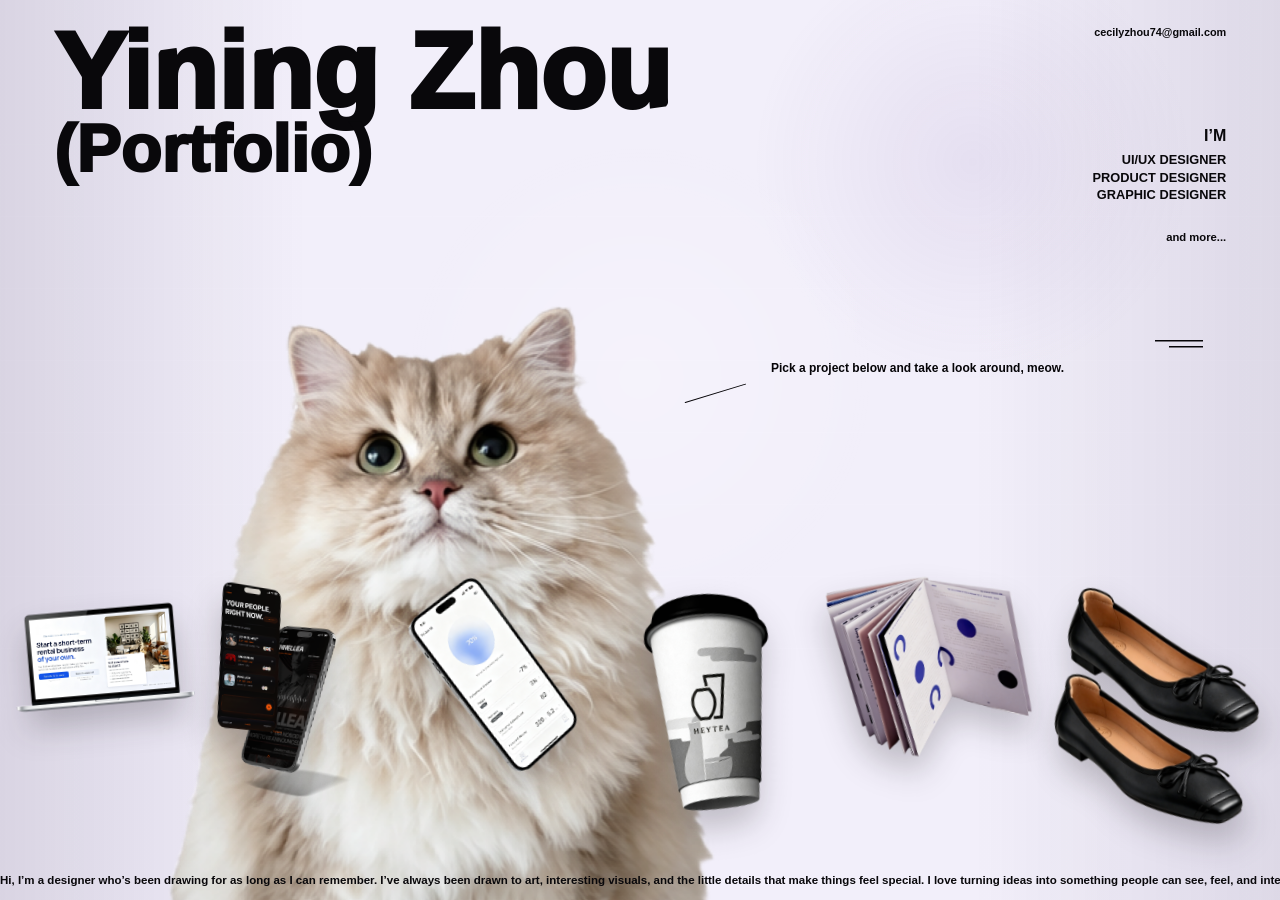
==== commit 7eaa1dc1: "1 1" ====
--- a/index.html
+++ b/index.html
@@ -4,8 +4,8 @@
     <meta charset="UTF-8" />
     <meta name="viewport" content="width=device-width, initial-scale=1.0" />
     <title>Portfolio</title>
-    <link rel="stylesheet" href="styles.css?v=20260922-violet-accent" />
-    <link rel="stylesheet" href="project-hero.css?v=20260922-pale-preview" />
+    <link rel="stylesheet" href="styles.css?v=20261006-flex-laptop2" />
+    <link rel="stylesheet" href="project-hero.css?v=20261006-flex-laptop2" />
   </head>
   <body class="home-page">
     <main class="portfolio-shell">
@@ -89,25 +89,29 @@
             <div class="project-carousel" aria-label="Project shortcuts">
               <button class="carousel-nav carousel-prev" type="button" data-carousel-select="prev" aria-label="Previous project">‹</button>
               <div class="project-stickers project-track">
-                <button class="project-sticker sticker-pulse is-selected" type="button" data-project-key="pulse" data-title="PULSE" data-description="UI Design · UX Design · End-to-End Product" aria-label="Open PULSE project preview">
+                <button class="project-sticker sticker-flex is-selected" type="button" data-project-key="flex" data-title="FLEX ACADEMY" data-description="UX strategy / Web design / Conversion flows / Interactive prototype" aria-label="Open Flex Academy project preview">
+                  <img src="assets/flex/flex-laptop.png" alt="Flex Academy website displayed on a laptop" />
+                  <span>01 FLEX ACADEMY</span>
+                </button>
+                <button class="project-sticker sticker-pulse" type="button" data-project-key="pulse" data-title="PULSE" data-description="UI Design · UX Design · End-to-End Product" aria-label="Open PULSE project preview">
                   <img src="assets/hero/pulse-object.png" alt="PULSE nightlife app project" />
-                  <span>01 PULSE</span>
+                  <span>02 PULSE</span>
                 </button>
                 <button class="project-sticker sticker-vitband" type="button" data-project-key="vitband" data-title="VITBAND" data-description="UI/UX Design · Product Design · B2C Mobile App">
                   <img src="assets/hero/vitband-object.png" alt="VITBAND mobile app project" />
-                  <span>02 VITBAND</span>
+                  <span>03 VITBAND</span>
                 </button>
                 <button class="project-sticker sticker-heytea" type="button" data-project-key="heytea" data-title="HEYTEA" data-description="Brand Identity · Rebranding · Visual Design">
                   <img src="assets/hero/heytea-object.png" alt="HEYTEA brand identity project" />
-                  <span>03 HEYTEA</span>
+                  <span>04 HEYTEA</span>
                 </button>
                 <button class="project-sticker sticker-nomoo" type="button" data-project-key="nomoo" data-title="NOMOO" data-description="Editorial Design · Publication Design · Web Design">
                   <img src="assets/hero/nomoo-object.png" alt="NOMOO editorial design project" />
-                  <span>04 NOMOO</span>
+                  <span>05 NOMOO</span>
                 </button>
                 <button class="project-sticker sticker-floyce" type="button" data-project-key="floyce" data-title="FLOYCE" data-description="Art Direction · Campaign Design · Content Creation">
                   <img src="assets/hero/floyce-object.png" alt="FLOYCE campaign design project" />
-                  <span>05 FLOYCE</span>
+                  <span>06 FLOYCE</span>
                 </button>
               </div>
               <button class="carousel-nav carousel-next" type="button" data-carousel-select="next" aria-label="Next project">›</button>
@@ -147,6 +151,7 @@
           <div class="project-hero__visual-layer" aria-hidden="true">
             <div class="project-hero__object">
               <img data-preview-image src="assets/hero/pulse-object.png" alt="" />
+              <span class="project-hero__emoji" data-preview-emoji hidden aria-hidden="true"></span>
             </div>
           </div>
 
@@ -164,12 +169,12 @@
             <div class="project-hero__editorial">
               <p class="project-hero__tags" data-preview-tags>UI/UX Design · Product Design · B2C Mobile App</p>
               <p class="project-hero__overview" data-preview-overview></p>
-              <a class="project-hero__go" data-preview-go href="vitband.html">VIEW CASE</a>
+              <a class="project-hero__go" data-preview-go href="flex.html">VIEW CASE</a>
             </div>
 
             <nav class="project-hero__navigation" aria-label="Project controls">
               <button class="project-hero__arrow project-hero__arrow--previous" type="button" data-preview-nav="prev" aria-label="Previous project">&lt;</button>
-              <span class="project-hero__count" data-preview-count aria-live="polite">01/05</span>
+              <span class="project-hero__count" data-preview-count aria-live="polite">01/06</span>
               <button class="project-hero__arrow project-hero__arrow--next" type="button" data-preview-nav="next" aria-label="Next project">&gt;</button>
             </nav>
 
@@ -1005,6 +1010,6 @@
       </section>
     </main>
 
-    <script src="script.js?v=20260922-pulse-object"></script>
+    <script src="script.js?v=20261006-flex-laptop"></script>
   </body>
 </html>
--- a/styles.css
+++ b/styles.css
@@ -6507,6 +6507,7 @@
 
 body.home-page .cat-speech,
 body.home-page .cat-speech[data-speech-state="default"],
+body.home-page .cat-speech[data-speech-state="flex"],
 body.home-page .cat-speech[data-speech-state="pulse"],
 body.home-page .cat-speech[data-speech-state="vitband"],
 body.home-page .cat-speech[data-speech-state="heytea"],
@@ -6598,6 +6599,7 @@
 @media (max-width: 900px) {
   body.home-page .cat-speech,
   body.home-page .cat-speech[data-speech-state="default"],
+  body.home-page .cat-speech[data-speech-state="flex"],
   body.home-page .cat-speech[data-speech-state="pulse"],
   body.home-page .cat-speech[data-speech-state="vitband"],
   body.home-page .cat-speech[data-speech-state="heytea"],
@@ -6619,6 +6621,7 @@
 @media (max-width: 760px) {
   body.home-page .cat-speech,
   body.home-page .cat-speech[data-speech-state="default"],
+  body.home-page .cat-speech[data-speech-state="flex"],
   body.home-page .cat-speech[data-speech-state="pulse"],
   body.home-page .cat-speech[data-speech-state="vitband"],
   body.home-page .cat-speech[data-speech-state="heytea"],
@@ -6646,3 +6649,64 @@
       linear-gradient(#050407, #050407) 11px 6px / 27px 1px no-repeat !important;
   }
 }
+
+/* Sixth homepage project: Flex Academy. */
+body.home-page .project-track .project-sticker span.flex-project-icon {
+  display: grid !important;
+  place-items: center !important;
+  width: 100% !important;
+  height: 100% !important;
+  color: #08080a !important;
+  font-family: Arial, Helvetica, sans-serif !important;
+  font-size: clamp(7rem, 10vw, 10rem) !important;
+  font-weight: 400 !important;
+  line-height: 1 !important;
+  text-indent: 0 !important;
+  filter: drop-shadow(0 18px 16px rgba(28, 27, 31, 0.24)) !important;
+  transition: transform 360ms cubic-bezier(.2, .8, .2, 1), filter 360ms ease !important;
+}
+
+body.home-page .project-track .project-sticker:hover span.flex-project-icon,
+body.home-page .project-track .project-sticker:focus-visible span.flex-project-icon {
+  filter: drop-shadow(0 24px 20px rgba(28, 27, 31, 0.34)) !important;
+}
+
+body.home-page .sticker-flex {
+  --object-width: clamp(132px, 14vw, 200px);
+  --object-height: clamp(82px, 9vw, 132px);
+  --sticker-rotate: -5deg;
+  --float-delay: -1.2s;
+  --float-duration: 7.4s;
+  left: 8% !important;
+  top: 73% !important;
+}
+
+body.home-page .sticker-pulse { left: 22.5% !important; top: 77% !important; }
+body.home-page .sticker-vitband { left: 38.5% !important; top: 75% !important; }
+body.home-page .sticker-heytea { left: 55% !important; top: 78% !important; }
+body.home-page .sticker-nomoo { left: 72.5% !important; top: 74% !important; }
+body.home-page .sticker-floyce { left: 90% !important; top: 77% !important; }
+
+@media (max-width: 900px) {
+  body.home-page .sticker-flex { left: 8% !important; top: 73% !important; }
+  body.home-page .sticker-pulse { left: 22% !important; top: 76% !important; }
+  body.home-page .sticker-vitband { left: 38% !important; top: 74% !important; }
+  body.home-page .sticker-heytea { left: 55% !important; top: 78% !important; }
+  body.home-page .sticker-nomoo { left: 72% !important; top: 74% !important; }
+  body.home-page .sticker-floyce { left: 90% !important; top: 77% !important; }
+}
+
+@media (max-width: 760px) {
+  body.home-page .sticker-flex {
+    --object-width: 21vw;
+    --object-height: 13vw;
+    left: 11% !important;
+    top: 60% !important;
+  }
+  body.home-page .sticker-pulse { left: 22% !important; top: 70% !important; }
+  body.home-page .sticker-vitband { left: 38% !important; top: 63% !important; }
+  body.home-page .sticker-heytea { left: 55% !important; top: 72% !important; }
+  body.home-page .sticker-nomoo { left: 72% !important; top: 64% !important; }
+  body.home-page .sticker-floyce { left: 84% !important; top: 73% !important; }
+  body.home-page .project-track .project-sticker span.flex-project-icon { font-size: clamp(3.5rem, 16vw, 5rem) !important; }
+}
--- a/project-hero.css
+++ b/project-hero.css
@@ -192,6 +192,26 @@
   left: clamp(-140px, -7vw, -70px);
 }
 
+.project-hero[data-project="flex"] {
+  --project-title-size: clamp(4.8rem, 10.5vw, 10.8rem);
+  --project-title-line-height: 0.72;
+}
+
+.project-hero[data-project="flex"] .project-hero__title span {
+  display: block;
+}
+
+.project-hero[data-project="flex"] .project-hero__object {
+  top: clamp(250px, 31vh, 310px);
+  left: 0;
+  width: clamp(630px, 54vw, 840px);
+  height: clamp(390px, 52vh, 540px);
+}
+
+.project-hero[data-project="flex"] .project-hero__object img {
+  filter: drop-shadow(0 26px 24px rgba(31, 5, 55, 0.18));
+}
+
 .project-hero__editorial {
   position: relative;
   top: 0;
@@ -573,6 +593,19 @@
     left: 50%;
   }
 
+  .project-hero[data-project="flex"] {
+    --project-title-size: clamp(3.05rem, 13vw, 4.7rem);
+    --project-title-line-height: 0.72;
+  }
+
+  .project-hero[data-project="flex"] .project-hero__object {
+    top: clamp(176px, 25vh, 214px);
+    left: 50%;
+    width: min(94vw, 460px);
+    height: min(62vw, 280px);
+    transform: translateX(-50%);
+  }
+
   .project-hero__emoji {
     font-size: clamp(10rem, 52vw, 18rem);
   }
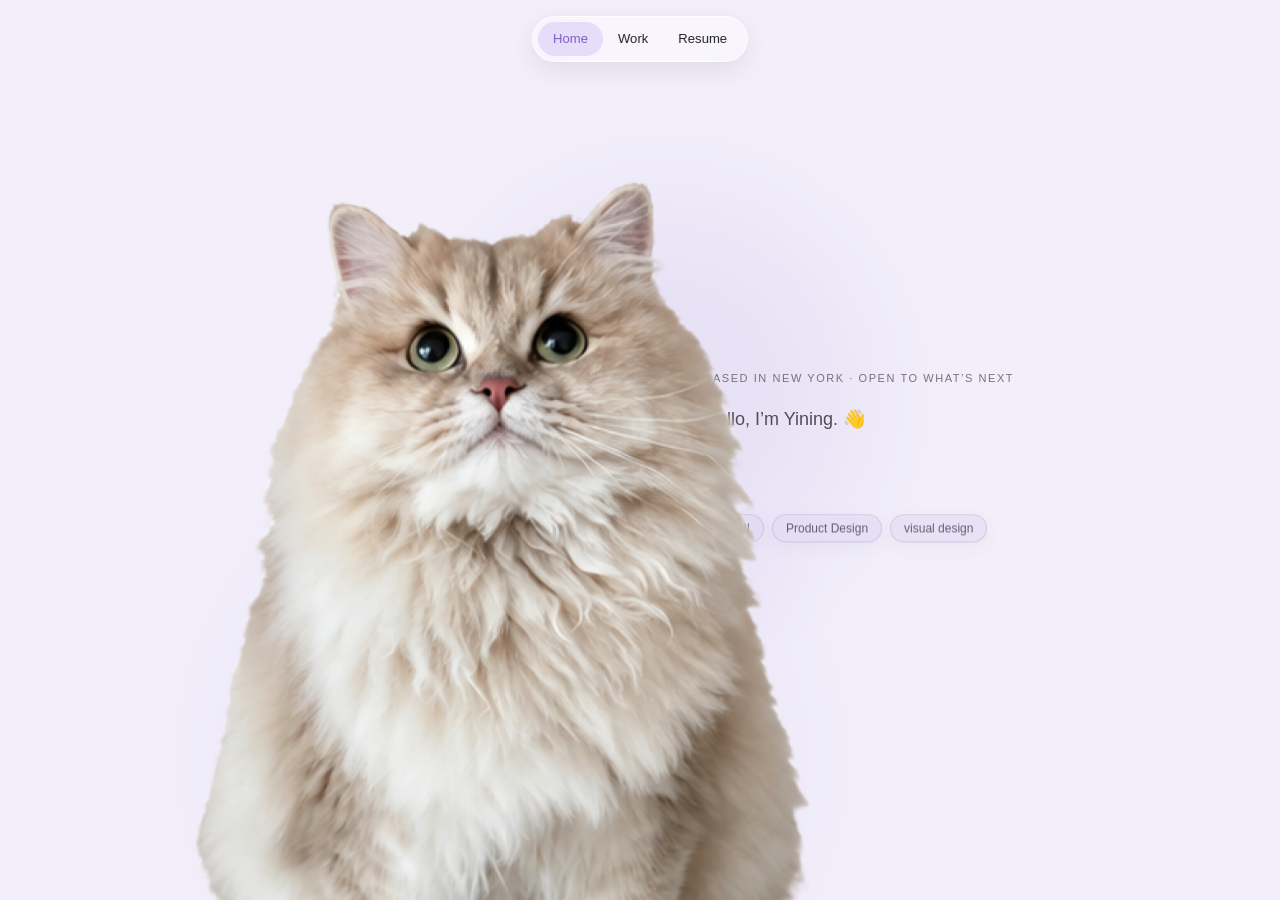
==== commit 77dcea60: "1 1" ====
--- a/index.html
+++ b/index.html
@@ -6,8 +6,17 @@
     <title>Portfolio</title>
     <link rel="stylesheet" href="styles.css?v=20261006-flex-laptop2" />
     <link rel="stylesheet" href="project-hero.css?v=20261006-flex-laptop2" />
+    <link rel="stylesheet" href="site-shell.css?v=20261104-lavender-glass-tags" />
+    <link rel="stylesheet" href="work-showcase.css?v=20261104-resume-clean-transition" />
+    <link rel="stylesheet" href="resume-editorial.css?v=20261104-resume-clean-transition" />
   </head>
-  <body class="home-page">
+  <body class="home-page" data-site-view="home">
+    <nav class="site-nav" aria-label="Primary navigation">
+      <a class="site-nav__link is-active" href="#home" data-site-link="home" aria-current="page">Home</a>
+      <a class="site-nav__link" href="#work" data-site-link="work">Work</a>
+      <a class="site-nav__link" href="#resume" data-site-link="resume">Resume</a>
+    </nav>
+
     <main class="portfolio-shell">
       <aside class="sidebar" aria-label="Portfolio navigation">
         <div class="sidebar-heading">
@@ -65,27 +74,27 @@
       </aside>
 
       <section class="content-panel" aria-label="Portfolio content">
-        <section class="hero-home" id="home" aria-label="Interactive portfolio homepage">
+        <div class="site-slider" data-site-slider data-cat-interaction-surface>
+          <div class="site-slider__track" data-site-track>
+        <section class="site-view site-view--home is-active" id="home" data-site-view-panel="home" aria-label="Home">
+          <div class="home-intro" role="text" aria-label="Hello, I’m Yining. I design for the moment that works becomes that feels right.">
+            <p class="home-intro__meta">Based in New York · Open to what’s next</p>
+            <p class="home-intro__hello" aria-hidden="true"><span data-home-typewriter="Hello, I’m Yining. 👋">Hello, I’m Yining. 👋</span></p>
+            <p class="home-intro__statement" aria-hidden="true"><span data-home-typewriter="I design for the moment “that works” becomes ">I design for the moment “that works” becomes </span><span class="home-intro__accent" data-home-typewriter="“that feels right.”">“that feels right.”</span><span data-home-typewriter=" ✨"> ✨</span></p>
+            <ul class="home-intro__tags" aria-label="Design disciplines">
+              <li>UX/UI</li>
+              <li>Product Design</li>
+              <li>visual design</li>
+            </ul>
+          </div>
+        </section>
+
+        <div class="site-view site-view--work" id="work" data-site-view-panel="work" aria-label="Selected work" aria-hidden="true" inert>
+        <section class="hero-home" aria-label="Interactive portfolio work page">
           <div class="hero-glow hero-glow-one" aria-hidden="true"></div>
           <div class="hero-glow hero-glow-two" aria-hidden="true"></div>
 
           <div class="hero-stage hero-selector" data-hero-stage>
-            <div class="hero-meta">
-              <a class="hero-email" href="mailto:cecilyzhou74@gmail.com">cecilyzhou74@gmail.com</a>
-            </div>
-            <div class="hero-heading">
-              <h2 class="hero-title">Yining Zhou</h2>
-              <p class="hero-kicker">(Portfolio)</p>
-            </div>
-
-            <div class="hero-roles" aria-label="Design disciplines">
-              <p class="hero-roles__lead">I’M</p>
-              <p>UI/UX Designer</p>
-              <p>Product Designer</p>
-              <p>Graphic Designer</p>
-              <p class="hero-roles__more">and more...</p>
-            </div>
-
             <div class="project-carousel" aria-label="Project shortcuts">
               <button class="carousel-nav carousel-prev" type="button" data-carousel-select="prev" aria-label="Previous project">‹</button>
               <div class="project-stickers project-track">
@@ -123,29 +132,13 @@
               <p></p>
             </aside>
 
-            <div class="cat-container" data-cat-container aria-hidden="true">
-              <img class="cat-image is-active" data-cat-angle="0" src="assets/hero/cat/0.png" alt="" />
-              <img class="cat-image" data-cat-angle="45" src="assets/hero/cat/45.png" alt="" />
-              <img class="cat-image" data-cat-angle="90" src="assets/hero/cat/90.png" alt="" />
-              <img class="cat-image" data-cat-angle="135" src="assets/hero/cat/135.png" alt="" />
-              <img class="cat-image" data-cat-angle="180" src="assets/hero/cat/180.png" alt="" />
-              <img class="cat-image" data-cat-angle="225" src="assets/hero/cat/225.png" alt="" />
-              <img class="cat-image" data-cat-angle="270" src="assets/hero/cat/270.png" alt="" />
-              <img class="cat-image" data-cat-angle="315" src="assets/hero/cat/315.png" alt="" />
-            </div>
-
             <aside class="cat-speech" data-cat-speech data-speech-state="default" aria-live="polite">
               <p data-cat-speech-text>Pick a project below and take a look around, meow.</p>
             </aside>
           </div>
-          <div class="hero-marquee" aria-label="Portfolio focus areas">
-            <div class="hero-marquee-track">
-              <span>Hi, I’m a designer who’s been drawing for as long as I can remember. I’ve always been drawn to art, interesting visuals, and the little details that make things feel special. I love turning ideas into something people can see, feel, and interact with, while keeping a sense of curiosity and play in everything I make. And the cat you see here? That’s Tibbers, my tiny creative director and the unofficial star of this website. ✦</span>
-              <span aria-hidden="true">Hi, I’m a designer who’s been drawing for as long as I can remember. I’ve always been drawn to art, interesting visuals, and the little details that make things feel special. I love turning ideas into something people can see, feel, and interact with, while keeping a sense of curiosity and play in everything I make. And the cat you see here? That’s Tibbers, my tiny creative director and the unofficial star of this website. ✦</span>
-              <span aria-hidden="true">Hi, I’m a designer who’s been drawing for as long as I can remember. I’ve always been drawn to art, interesting visuals, and the little details that make things feel special. I love turning ideas into something people can see, feel, and interact with, while keeping a sense of curiosity and play in everything I make. And the cat you see here? That’s Tibbers, my tiny creative director and the unofficial star of this website. ✦</span>
-            </div>
-          </div>
         </section>
+        </div>
+          </div>
 
         <section class="project-hero" data-project-preview hidden aria-live="polite" aria-label="Selected project preview">
           <div class="project-hero__visual-layer" aria-hidden="true">
@@ -179,6 +172,159 @@
             </nav>
 
           </div>
+        </section>
+        </div>
+
+        <div class="shared-cat-layer" data-shared-cat-layer aria-hidden="true">
+          <div class="cat-container" data-cat-container>
+            <img class="cat-image is-active" data-cat-angle="0" src="assets/hero/cat/0.png" alt="" />
+            <img class="cat-image" data-cat-angle="45" src="assets/hero/cat/45.png" alt="" />
+            <img class="cat-image" data-cat-angle="90" src="assets/hero/cat/90.png" alt="" />
+            <img class="cat-image" data-cat-angle="135" src="assets/hero/cat/135.png" alt="" />
+            <img class="cat-image" data-cat-angle="180" src="assets/hero/cat/180.png" alt="" />
+            <img class="cat-image" data-cat-angle="225" src="assets/hero/cat/225.png" alt="" />
+            <img class="cat-image" data-cat-angle="270" src="assets/hero/cat/270.png" alt="" />
+            <img class="cat-image" data-cat-angle="315" src="assets/hero/cat/315.png" alt="" />
+          </div>
+        </div>
+
+        <section class="work-showcase" data-work-showcase aria-label="Selected projects" aria-hidden="true" inert>
+          <p class="work-intro">
+            Some ideas need a clear path. Others need a little room to misbehave. 🐾 Good design knows when to bring order, when to spark curiosity ✨ and when a tiny unexpected detail might make someone’s day.
+          </p>
+          <aside class="work-index" aria-label="Project directory">
+            <p class="work-showcase__eyebrow">Projects</p>
+            <nav class="work-index__timeline" data-work-index>
+              <button class="work-index__item is-active" type="button" data-work-target="flex" aria-current="true">
+                <span class="work-index__dot" aria-hidden="true"></span>
+                <span class="work-index__number">01</span>
+                <strong>Flex Academy</strong>
+                <small>UI/UX · Responsive Web · Conversion Design</small>
+              </button>
+              <button class="work-index__item" type="button" data-work-target="pulse">
+                <span class="work-index__dot" aria-hidden="true"></span>
+                <span class="work-index__number">02</span>
+                <strong>PULSE</strong>
+                <small>Product Design · B2C · Music Discovery</small>
+              </button>
+              <button class="work-index__item" type="button" data-work-target="vitband">
+                <span class="work-index__dot" aria-hidden="true"></span>
+                <span class="work-index__number">03</span>
+                <strong>VITBAND</strong>
+                <small>UI/UX · B2C · AI Wearable</small>
+              </button>
+              <button class="work-index__item" type="button" data-work-target="heytea">
+                <span class="work-index__dot" aria-hidden="true"></span>
+                <span class="work-index__number">04</span>
+                <strong>HEYTEA</strong>
+                <small>Brand Identity · Campaign</small>
+              </button>
+              <button class="work-index__item" type="button" data-work-target="nomoo">
+                <span class="work-index__dot" aria-hidden="true"></span>
+                <span class="work-index__number">05</span>
+                <strong>NOMOO</strong>
+                <small>Editorial · Web Design</small>
+              </button>
+              <button class="work-index__item" type="button" data-work-target="floyce">
+                <span class="work-index__dot" aria-hidden="true"></span>
+                <span class="work-index__number">06</span>
+                <strong>FLOYCE</strong>
+                <small>Art Direction · Campaign</small>
+              </button>
+            </nav>
+          </aside>
+
+          <section class="work-gallery" aria-labelledby="selected-work-title">
+            <header class="work-gallery__header">
+              <h2 id="selected-work-title">Selected Work</h2>
+              <span aria-hidden="true">06</span>
+            </header>
+            <div class="work-gallery__scroller" data-work-scroller tabindex="0" aria-label="Selected project cards">
+              <a class="work-card" href="flex.html" data-work-card="flex">
+                <figure class="work-card__media work-card__media--soft-blue">
+                  <img src="assets/flex/flex-laptop.png" alt="Flex Academy website displayed on a laptop" />
+                </figure>
+                <div class="work-card__body">
+                  <p class="work-card__number">01 · UI/UX</p>
+                  <h3>Flex Academy</h3>
+                  <p class="work-card__description">A responsive education landing page with clear pathways for first-time founders and existing operators.</p>
+                  <ul class="work-card__tags" aria-label="Flex Academy categories">
+                    <li>UX/UI Design</li><li>Web Design</li><li>B2B</li>
+                  </ul>
+                </div>
+              </a>
+
+              <a class="work-card" href="pulse.html" data-work-card="pulse">
+                <figure class="work-card__media work-card__media--dark">
+                  <img src="assets/hero/pulse-object.png" alt="PULSE nightlife discovery mobile app" />
+                </figure>
+                <div class="work-card__body">
+                  <p class="work-card__number">02 · Product Design</p>
+                  <h3>PULSE</h3>
+                  <p class="work-card__description">A nightlife discovery product for understanding unfamiliar DJs, matching taste, and planning with friends.</p>
+                  <ul class="work-card__tags" aria-label="PULSE categories">
+                    <li>Product Design</li><li>UX/UI Design</li><li>B2C</li><li>0→1</li>
+                  </ul>
+                </div>
+              </a>
+
+              <a class="work-card" href="vitband.html" data-work-card="vitband">
+                <figure class="work-card__media work-card__media--cool">
+                  <img src="assets/hero/vitband-object.png" alt="VITBAND fitness mobile application" />
+                </figure>
+                <div class="work-card__body">
+                  <p class="work-card__number">03 · UI/UX</p>
+                  <h3>VITBAND</h3>
+                  <p class="work-card__description">A fitness technology platform that translates wearable training data into understandable decisions.</p>
+                  <ul class="work-card__tags" aria-label="VITBAND categories">
+                    <li>Product Design</li><li>UX/UI Design</li><li>B2C</li><li>AI</li>
+                  </ul>
+                </div>
+              </a>
+
+              <a class="work-card" href="heytea.html" data-work-card="heytea">
+                <figure class="work-card__media work-card__media--paper">
+                  <img src="assets/hero/heytea-object.png" alt="HEYTEA rebranding and packaging project" />
+                </figure>
+                <div class="work-card__body">
+                  <p class="work-card__number">04 · Brand Identity</p>
+                  <h3>HEYTEA</h3>
+                  <p class="work-card__description">A contemporary identity refresh developed through typography, graphic language, packaging, and applications.</p>
+                  <ul class="work-card__tags" aria-label="HEYTEA categories">
+                    <li>Graphic Design</li><li>Brand Identity</li><li>Campaign Design</li>
+                  </ul>
+                </div>
+              </a>
+
+              <a class="work-card" href="nomoo.html" data-work-card="nomoo">
+                <figure class="work-card__media work-card__media--lavender">
+                  <img src="assets/hero/nomoo-object.png" alt="NOMOO editorial publication and website" />
+                </figure>
+                <div class="work-card__body">
+                  <p class="work-card__number">05 · Editorial</p>
+                  <h3>NOMOO</h3>
+                  <p class="work-card__description">An editorial system that extends one publication concept across print and digital reading experiences.</p>
+                  <ul class="work-card__tags" aria-label="NOMOO categories">
+                    <li>Editorial Design</li><li>Graphic Design</li><li>Web Design</li>
+                  </ul>
+                </div>
+              </a>
+
+              <a class="work-card" href="floyce.html" data-work-card="floyce">
+                <figure class="work-card__media work-card__media--warm">
+                  <img src="assets/hero/floyce-object.png" alt="FLOYCE women's footwear campaign" />
+                </figure>
+                <div class="work-card__body">
+                  <p class="work-card__number">06 · Art Direction</p>
+                  <h3>FLOYCE</h3>
+                  <p class="work-card__description">A playful footwear campaign expressed through art direction, product visuals, and social content.</p>
+                  <ul class="work-card__tags" aria-label="FLOYCE categories">
+                    <li>Graphic Design</li><li>Art Direction</li><li>Campaign Design</li>
+                  </ul>
+                </div>
+              </a>
+            </div>
+          </section>
         </section>
 
         <article class="section-block about-section" id="about">
@@ -211,196 +357,103 @@
           </div>
         </article>
 
-        <article class="section-block resume-section" id="resume">
-          <div class="resume-header">
-            <h2>Resume</h2>
-          </div>
-
-          <div class="resume-grid">
-            <section class="resume-card resume-contact" aria-label="Resume contact">
-              <h3>Contact</h3>
-              <dl>
-                <div>
-                  <dt>Location</dt>
-                  <dd>Long Island City, NY</dd>
-                </div>
-                <div>
-                  <dt>Email</dt>
-                  <dd><a href="mailto:Cecilyzhou74@gmail.com">Cecilyzhou74@gmail.com</a></dd>
-                </div>
-                <div>
-                  <dt>Phone</dt>
-                  <dd><a href="tel:+13477204693">(347) 720-4693</a></dd>
-                </div>
-                <div>
-                  <dt>Work Authorization</dt>
-                  <dd>No sponsorship required</dd>
-                </div>
-              </dl>
-            </section>
-
-            <section class="resume-card" aria-label="Professional summary">
-              <h3>Summary</h3>
-              <p>
-                Digital marketing professional with hands-on experience in social media,
-                content creation, and customer insights. Enjoy working at the intersection
-                of marketing, design, and data to create engaging digital experiences.
-                Experienced in TikTok content, campaign coordination, audience research,
-                and marketing analytics.
-              </p>
-            </section>
-
-            <section class="resume-card resume-education" aria-label="Education">
-              <h3>Education</h3>
-              <div class="resume-item">
-                <div class="resume-item-head">
-                  <h4>Parsons School of Design, The New School</h4>
-                  <span>Aug. 2020 - May 2024</span>
-                </div>
-                <p>Bachelor of Arts in Communication Design</p>
-                <p>
-                  Parsons School of Design Scholarship $52,000; Parsons School of
-                  Design Nominee for Honors Graduate.
-                </p>
-              </div>
-              <div class="resume-item">
-                <div class="resume-item-head">
-                  <h4>New York University</h4>
-                  <span>Aug. 2024 - May 2026</span>
-                </div>
-                <p>Master of Arts in Visual Arts Administration</p>
-              </div>
-            </section>
-
-            <section class="resume-card resume-experience" aria-label="Work experience">
-              <h3>Experience</h3>
-              <div class="resume-item">
-                <div class="resume-number">01</div>
-                <div>
-                  <div class="resume-item-head">
-                    <h4>J&J Solutions Consulting Inc.</h4>
-                    <span>Feb. 2026 - Apr. 2026</span>
-                  </div>
-                  <p class="resume-role">Marketing & Customer Strategy Consultant Intern</p>
-                  <ul>
-                    <li>Used SQL and Python to analyze 1.6K+ campaign records across Google Ads, Instagram, and Facebook.</li>
-                    <li>Analyzed customer behavior using SQL, Excel, and Adobe Analytics to identify marketing opportunities and customer trends.</li>
-                    <li>Built KPI dashboard insights that supported targeting adjustments and a 5% CVR increase.</li>
-                    <li>Used data to answer business questions and support marketing recommendations.</li>
-                    <li>Reviewed website user behavior and customer journeys to identify opportunities for improving conversion rates and the digital experience.</li>
-                    <li>Organized survey results, campaign data, customer feedback, and competitor research for marketing discussions.</li>
-                  </ul>
-                </div>
-              </div>
-
-              <div class="resume-item">
-                <div class="resume-number">02</div>
-                <div>
-                  <div class="resume-item-head">
-                    <h4>VITBAND</h4>
-                    <span>May 2025 - Feb. 2026</span>
-                  </div>
-                  <p class="resume-role">UI/UX Designer</p>
-                  <ul>
-                    <li>Worked with the product team to improve user experience based on customer feedback and usability research.</li>
-                    <li>Designed app interface layouts, visual assets, and user-facing marketing materials for a fitness wearable app.</li>
-                    <li>Designed product screens, landing page assets, and marketing materials for new feature launches.</li>
-                    <li>Researched competitor apps, user flows, interaction patterns, and emerging UI trends.</li>
-                    <li>Helped redesign a muscle energy tracking feature into a more motivating progress-based system.</li>
-                  </ul>
-                </div>
-              </div>
-
-              <div class="resume-item">
-                <div class="resume-number">03</div>
-                <div>
-                  <div class="resume-item-head">
-                    <h4>Freelance</h4>
-                    <span>Aug. 2020 - Aug. 2024</span>
-                  </div>
-                  <p class="resume-role">Independent Designer</p>
-                  <ul>
-                    <li>Edited TikTok videos and promotional clips for restaurants, beauty brands, and student-led events.</li>
-                    <li>Created short-form videos for restaurants, beauty brands, and local businesses across TikTok and Instagram.</li>
-                    <li>Planned content around seasonal campaigns, trending topics, and audience interests.</li>
-                    <li>Designed social media graphics, animated posts, event visuals, captions, and campaign content ideas.</li>
-                    <li>Worked directly with clients on branding, content ideas, and social media strategy.</li>
-                    <li>Produced social content generating over 200K cumulative views across TikTok.</li>
-                  </ul>
-                </div>
-              </div>
-
-              <div class="resume-item">
-                <div class="resume-number">04</div>
-                <div>
-                  <div class="resume-item-head">
-                    <h4>Dongsheng Media</h4>
-                    <span>Oct. 2022 - Mar. 2024</span>
-                  </div>
-                  <p class="resume-role">Co-Founder & Social Content Strategist</p>
-                  <ul>
-                    <li>Coordinated KOLs and livestream creators for TikTok-based livestream projects.</li>
-                    <li>Recruited and managed KOLs and livestream creators, collaborating on content strategy and campaign execution for TikTok livestream projects.</li>
-                    <li>Managed private audience groups with 1,500+ members through interaction, announcements, and community engagement.</li>
-                    <li>Created livestream previews, trending-topic posts, and community content to drive audience traffic and retention.</li>
-                    <li>Helped increase audience activity through regular group interaction, giveaways, and livestream reminders.</li>
-                    <li>Developed traffic-driving strategies for livestreams reaching 20,000+ peak concurrent viewers and $140K+ average monthly revenue.</li>
-                  </ul>
-                </div>
-              </div>
-
-              <div class="resume-item">
-                <div class="resume-number">05</div>
-                <div>
-                  <div class="resume-item-head">
-                    <h4>LINC Chic</h4>
-                    <span>Nov. 2023 - Dec. 2023</span>
-                  </div>
-                  <p class="resume-role">Market Researcher</p>
-                  <ul>
-                    <li>Conducted in-store retail observation research across SoHo and Fifth Avenue.</li>
-                    <li>Conducted customer research across retail locations in New York to better understand shopping behavior and consumer preferences.</li>
-                    <li>Collected and summarized survey findings on pricing, product preferences, and seasonal trends.</li>
-                    <li>Analyzed surveys, merchandising, store layout, and social media-driven product displays.</li>
-                    <li>Compared competitor stores, merchandising, and social media campaigns to identify emerging consumer trends.</li>
-                    <li>Identified interest in neutral-tone collections and minimalist visual displays for internal trend discussions.</li>
-                  </ul>
-                </div>
-              </div>
-            </section>
-
-            <section class="resume-card resume-skills" aria-label="Skills and tools">
-              <h3>Skills & Tools</h3>
-              <div>
-                <h4>Creative Skills</h4>
-                <p>
-                  Social media content planning, campaign coordination, newsletter content,
-                  audience research, competitor analysis, community engagement, content
-                  calendar management, marketing reporting, project tracking, social media
-                  graphics, video editing, motion graphics, typography, visual storytelling,
-                  art direction, and campaign creative development.
-                </p>
-              </div>
-              <div>
-                <h4>Tools</h4>
-                <p>
-                  Canva, Adobe Creative Suite, Photoshop, Illustrator, InDesign, Premiere Pro,
-                  After Effects, Figma, Google Analytics, SQL, Python, Microsoft Excel,
-                  Google Workspace, CapCut, and HTML.
-                </p>
-              </div>
-            </section>
-
-            <section class="resume-card resume-awards" aria-label="Awards">
-              <h3>Awards</h3>
-              <div class="resume-item">
-                <div class="resume-item-head">
-                  <h4>Red Dot Award: Brands &amp; Communication Design 2026</h4>
-                  <span>Professional Level</span>
-                </div>
-              </div>
-            </section>
-          </div>
+        <article class="resume-editorial" id="resume" aria-labelledby="resume-intro-title">
+          <header class="resume-editorial__intro" data-resume-reveal>
+            <div class="resume-editorial__intro-title">
+              <p class="resume-editorial__index">Yining Zhou / Resume</p>
+              <h1 id="resume-intro-title">Hello, I’m Yining. <span aria-hidden="true">👋</span></h1>
+            </div>
+            <div class="resume-editorial__intro-copy">
+              <p>
+                From the screen in your pocket to the poster you stop to look at, I enjoy finding the right shape for an idea. My work spans digital products, brand identities, and visual storytelling, with a soft spot for thoughtful details and things that make complicated moments feel surprisingly easy.
+              </p>
+              <a class="resume-editorial__download" href="assets/Yining-Zhou-Resume.pdf" download>
+                <span>Download Resume</span>
+                <span aria-hidden="true">↘</span>
+              </a>
+            </div>
+          </header>
+
+          <section class="resume-editorial__experience" aria-labelledby="work-experience-title">
+            <header class="resume-editorial__section-title" data-resume-reveal>
+              <p>01 / Experience</p>
+              <h2 class="resume-editorial__visually-hidden" id="work-experience-title">Work Experience</h2>
+            </header>
+
+            <article class="resume-editorial__job" data-resume-reveal>
+              <div class="resume-editorial__job-meta">
+                <h3>VITBAND</h3>
+                <p class="resume-editorial__role">UI/UX Designer</p>
+                <p class="resume-editorial__date">May 2025 – Feb 2026<br />Remote, CA</p>
+                <p class="resume-editorial__award">Red Dot Award · Brands &amp; Communication Design 2026</p>
+              </div>
+              <ul class="resume-editorial__details">
+                <li>Owned end-to-end UX/UI design for a B2C mobile application for wearable muscle fatigue monitoring, AI coaching, personalized health insights, and conversational AI support as the primary designer, using Figma to create user flows, interactive prototypes, and <strong>10+</strong> high-fidelity screens with <strong>20+</strong> states across muscle monitoring, analytics, onboarding, history, and AI coaching.</li>
+                <li>Conducted competitive analysis and user interviews to understand how athletes interpret performance data, then designed a data visualization dashboard that translated <strong>6+</strong> muscle metrics into clear charts, status indicators, and layered insights for faster training decisions.</li>
+                <li>Prototyped and tested two fatigue-tracking models with <strong>8 target users</strong>, redesigning a 100-to-0 energy model into <strong>0-to-100 fatigue progression</strong> to improve comprehension and make training progress more intuitive.</li>
+                <li>Defined the AI Coach experience around real-time wearable data, designing proactive fatigue and recovery guidance, <strong>4 core quick actions</strong>, suggested prompts, conversation flows, and system states to support training decisions.</li>
+                <li>Built a <strong>30+ component</strong> design system in Figma and collaborated with product, engineering, hardware, and AI teams across <strong>3 major iterations</strong>, incorporating feasibility feedback and preparing prototypes and specifications for development handoff.</li>
+              </ul>
+            </article>
+
+            <article class="resume-editorial__job" data-resume-reveal>
+              <div class="resume-editorial__job-meta">
+                <h3>Flex Academy</h3>
+                <p class="resume-editorial__role">UX Designer · Independent Design Assignment</p>
+                <p class="resume-editorial__date">Oct 2026<br />Remote</p>
+              </div>
+              <ul class="resume-editorial__details">
+                <li>Defined the information architecture and responsive UX for a marketing landing page in Figma, sequencing the value proposition, audience pain points, programme options, credibility signals, and FAQs to address visitor questions and support progression toward registration.</li>
+                <li>Designed differentiated conversion journeys for first-time and experienced short-term rental operators, prioritizing the Launch programme while establishing a distinct Scale pathway; aligned webinar and strategy-call CTAs with relevant decision points and designed signup flows through confirmation.</li>
+                <li>Developed a secondary lead-generation flow offering a free checklist for visitors not ready to commit, with email capture and confirmation states; adapted content hierarchy, section layouts, and form interactions across desktop and mobile to maintain clear navigation and accessible conversion paths.</li>
+              </ul>
+            </article>
+
+            <article class="resume-editorial__job" data-resume-reveal>
+              <div class="resume-editorial__job-meta">
+                <h3>Freelance</h3>
+                <p class="resume-editorial__role">Independent Designer</p>
+                <p class="resume-editorial__date">Aug 2020 – Present<br />New York, NY</p>
+              </div>
+              <ul class="resume-editorial__details">
+                <li>Defined the creative direction for FLOYCE Shoes’ brand launch and first seasonal campaign, translating comfort-focused positioning into a “Stand on the Cloud” concept; developed a cohesive five-poster series using tactile textures, product-led compositions, and expressive typography to communicate softness and a youthful fashion identity.</li>
+                <li>Designed brand identities, illustrations, and campaign assets across web and social media, adapting visual hierarchy, typography, and composition to placement requirements while maintaining a consistent brand language.</li>
+                <li>Led client projects from brief through delivery, translating open-ended business objectives into visual concepts, presenting design rationale, and synthesizing stakeholder feedback into focused iterations; prepared final digital assets to meet channel specifications.</li>
+              </ul>
+            </article>
+
+            <article class="resume-editorial__job" data-resume-reveal>
+              <div class="resume-editorial__job-meta">
+                <h3>J&amp;J Solutions Consulting Inc.</h3>
+                <p class="resume-editorial__role">Marketing &amp; Customer Strategy Intern</p>
+                <p class="resume-editorial__date">Feb 2026 – Apr 2026<br />New York, NY</p>
+              </div>
+              <ul class="resume-editorial__details">
+                <li>Conducted behavioral analysis and audience segmentation on <strong>1,600+</strong> user interaction and advertising records across Google, Instagram, Facebook, and YouTube using SQL and Python, identifying cross-channel differences in engagement and conversion.</li>
+                <li>Synthesized customer feedback, competitive research, and quantitative insights to map customer journeys and identify conversion friction, informing A/B tests of audience targeting and campaign messaging.</li>
+                <li>Translated SQL- and Python-based analyses into visual reports and KPI dashboards covering <strong>five core metrics</strong>—CTR, CVR, CPC, CPA, and CPM—using charts and clear information hierarchy to communicate performance trends and support marketing decisions.</li>
+              </ul>
+            </article>
+          </section>
+
+          <section class="resume-editorial__education" aria-labelledby="education-title" data-resume-reveal>
+            <header class="resume-editorial__section-title resume-editorial__section-title--compact">
+              <p>02 / Education</p>
+              <h2 class="resume-editorial__visually-hidden" id="education-title">Education</h2>
+            </header>
+            <div class="resume-editorial__education-list">
+              <article>
+                <h3>New York University</h3>
+                <p>M.A. Visual Arts Administration</p>
+                <time>2024–2026</time>
+              </article>
+              <article>
+                <h3>Parsons School of Design, The New School</h3>
+                <p>B.A. Communication Design</p>
+                <time>2020–2024</time>
+              </article>
+            </div>
+          </section>
         </article>
 
         <article class="section-block project-case" id="project-one">
@@ -1010,6 +1063,9 @@
       </section>
     </main>
 
-    <script src="script.js?v=20261006-flex-laptop"></script>
+    <script src="script.js?v=20261104-work-showcase"></script>
+    <script src="site-shell.js?v=20261104-home-typewriter"></script>
+    <script src="work-showcase.js?v=20261104-work-showcase"></script>
+    <script src="resume-editorial.js?v=20261104-resume-editorial"></script>
   </body>
 </html>
--- a/site-shell.css
+++ b/site-shell.css
@@ -0,0 +1,402 @@
+:root {
+  --site-nav-ink: #24202b;
+  --site-nav-accent: #7e5bc7;
+  --site-nav-active: rgba(224, 213, 248, 0.72);
+}
+
+.site-nav {
+  position: fixed;
+  top: max(16px, env(safe-area-inset-top));
+  left: 50%;
+  z-index: 10000;
+  display: flex;
+  align-items: center;
+  width: max-content;
+  max-width: calc(100vw - 24px);
+  min-height: 44px;
+  padding: 5px;
+  border: 1px solid rgba(255, 255, 255, 0.68);
+  border-radius: 999px;
+  background: rgba(250, 248, 252, 0.66);
+  box-shadow: 0 8px 24px rgba(40, 29, 57, 0.09);
+  backdrop-filter: blur(18px) saturate(135%);
+  -webkit-backdrop-filter: blur(18px) saturate(135%);
+  transform: translateX(-50%);
+  isolation: isolate;
+}
+
+.site-nav__link {
+  display: inline-flex;
+  align-items: center;
+  justify-content: center;
+  min-height: 34px;
+  padding: 0 15px;
+  border-radius: 999px;
+  color: var(--site-nav-ink);
+  font-family: Inter, "Helvetica Neue", Arial, sans-serif;
+  font-size: 0.82rem;
+  font-weight: 500;
+  line-height: 1;
+  letter-spacing: 0;
+  text-decoration: none;
+  white-space: nowrap;
+  transition:
+    color 180ms ease,
+    background-color 180ms ease,
+    transform 180ms ease;
+}
+
+.site-nav__link:hover,
+.site-nav__link:focus-visible {
+  color: var(--site-nav-accent);
+  background: rgba(255, 255, 255, 0.44);
+}
+
+.site-nav__link:active {
+  transform: scale(0.97);
+}
+
+.site-nav__link.is-active {
+  color: var(--site-nav-accent);
+  background: var(--site-nav-active);
+}
+
+.site-nav__link:focus-visible {
+  outline: 2px solid rgba(126, 91, 199, 0.58);
+  outline-offset: 2px;
+}
+
+.site-slider {
+  position: relative;
+  z-index: 1;
+  width: 100vw;
+  height: 100dvh;
+  overflow: hidden;
+  background: #f2effa;
+  isolation: isolate;
+}
+
+.site-slider::before {
+  content: "";
+  position: absolute;
+  inset: 0;
+  z-index: 0;
+  background:
+    radial-gradient(circle at 52% 44%, rgba(126, 91, 199, 0.09) 0 12%, rgba(126, 91, 199, 0) 34%),
+    radial-gradient(circle at 40% 84%, rgba(126, 91, 199, 0.07) 0 14%, rgba(126, 91, 199, 0) 34%),
+    #f2effa;
+  pointer-events: none;
+}
+
+.site-slider__track {
+  position: relative;
+  z-index: 1;
+  display: flex;
+  width: 300vw;
+  height: 100%;
+  transform: translate3d(0, 0, 0);
+  transition: transform 680ms cubic-bezier(0.77, 0, 0.18, 1);
+  will-change: transform;
+}
+
+body[data-site-view="work"] .site-slider__track {
+  transform: translate3d(-100vw, 0, 0);
+}
+
+body[data-site-view="resume"] .site-slider__track {
+  transform: translate3d(-200vw, 0, 0);
+}
+
+.site-view {
+  flex: 0 0 100vw;
+  width: 100vw;
+  height: 100dvh;
+  min-width: 0;
+  min-height: 100dvh;
+  overflow: hidden;
+}
+
+.site-view:not(.is-active) {
+  pointer-events: none;
+}
+
+.site-view--home {
+  position: relative;
+  background: transparent !important;
+}
+
+.site-view--work {
+  position: relative;
+  background: transparent !important;
+  overflow-x: hidden;
+  overflow-y: auto;
+  overscroll-behavior-y: contain;
+}
+
+.site-view--resume {
+  position: relative;
+  overflow-x: hidden;
+  overflow-y: auto;
+  overscroll-behavior-y: contain;
+  background: transparent;
+  scrollbar-color: rgba(120, 105, 142, 0.3) transparent;
+  scrollbar-width: thin;
+}
+
+body.home-page .site-view--work .hero-home {
+  background: transparent !important;
+}
+
+body.home-page .site-view--work .hero-home::before,
+body.home-page .site-view--work .hero-home::after {
+  display: none !important;
+}
+
+.home-intro {
+  position: absolute;
+  top: 50%;
+  right: clamp(40px, 5vw, 96px);
+  left: clamp(620px, 55vw, 1040px);
+  z-index: 45;
+  max-width: 780px;
+  color: #514c58;
+  font-family: Inter, "Helvetica Neue", Arial, sans-serif;
+  text-align: left;
+  transform: translateY(-46%);
+  pointer-events: none;
+}
+
+.home-intro p {
+  margin: 0;
+  letter-spacing: 0;
+}
+
+.home-intro__meta {
+  margin-bottom: clamp(18px, 2.4vh, 26px) !important;
+  color: #77717c;
+  font-size: clamp(0.69rem, 0.72vw, 0.75rem);
+  font-weight: 400;
+  line-height: 1.35;
+  letter-spacing: 0.14em !important;
+  text-transform: uppercase;
+}
+
+.home-intro__hello {
+  margin-bottom: clamp(14px, 1.8vh, 20px) !important;
+  font-size: clamp(1.125rem, 1.3vw, 1.25rem);
+  font-weight: 400;
+  line-height: 1.3;
+}
+
+.home-intro__statement {
+  max-width: 720px;
+  color: #4d4852;
+  font-size: clamp(2rem, 2.65vw, 2.5rem);
+  font-weight: 300;
+  line-height: 1.12;
+  text-wrap: balance;
+}
+
+.home-intro__accent {
+  color: #80699d;
+}
+
+.home-intro__tags {
+  display: flex;
+  flex-wrap: wrap;
+  gap: 8px;
+  margin: clamp(24px, 3.2vh, 32px) 0 0;
+  padding: 0;
+  list-style: none;
+}
+
+.home-intro__tags li {
+  padding: 7px 13px;
+  border: 1px solid rgba(128, 105, 157, 0.22);
+  border-radius: 999px;
+  background: rgba(220, 207, 238, 0.42);
+  box-shadow:
+    inset 0 1px 0 rgba(255, 255, 255, 0.34),
+    0 5px 18px rgba(91, 72, 116, 0.055);
+  color: #655b72;
+  font-size: clamp(0.75rem, 0.78vw, 0.86rem);
+  font-weight: 400;
+  line-height: 1;
+  white-space: nowrap;
+  backdrop-filter: blur(14px) saturate(115%);
+  -webkit-backdrop-filter: blur(14px) saturate(115%);
+}
+
+[data-home-typewriter].is-typewriter-active::after,
+[data-home-typewriter].is-typewriter-resting::after {
+  content: "";
+  display: inline-block;
+  width: 1px;
+  height: 1em;
+  margin-left: 0.16em;
+  background: currentColor;
+  vertical-align: -0.12em;
+  animation: home-caret-blink 820ms steps(1, end) infinite;
+}
+
+@keyframes home-caret-blink {
+  0%,
+  48% {
+    opacity: 1;
+  }
+
+  49%,
+  100% {
+    opacity: 0;
+  }
+}
+
+.shared-cat-layer {
+  position: fixed;
+  inset: 0;
+  z-index: 40;
+  overflow: hidden;
+  pointer-events: none;
+}
+
+body.home-page .shared-cat-layer .cat-container {
+  position: absolute !important;
+  top: auto !important;
+  right: auto !important;
+  bottom: -18px !important;
+  left: clamp(145px, 14vw, 250px) !important;
+  width: auto !important;
+  height: min(86dvh, 118vw, 920px) !important;
+  aspect-ratio: 768 / 940 !important;
+  margin: 0 !important;
+  padding: 0 !important;
+  overflow: visible !important;
+  contain: layout paint size !important;
+  transform: none !important;
+  transform-origin: center bottom !important;
+  pointer-events: none !important;
+}
+
+body.home-page .shared-cat-layer .cat-image {
+  position: absolute !important;
+  inset: 0 !important;
+  display: block !important;
+  width: 100% !important;
+  height: 100% !important;
+  max-width: none !important;
+  max-height: none !important;
+  object-fit: contain !important;
+  object-position: center bottom !important;
+  transform: none !important;
+  pointer-events: none !important;
+}
+
+body.home-page.is-previewing-project .shared-cat-layer {
+  visibility: hidden;
+  opacity: 0;
+}
+
+body.home-page[data-site-view="resume"] {
+  overflow-x: hidden !important;
+  overflow-y: hidden !important;
+}
+
+body.home-page[data-site-view="resume"] .portfolio-shell,
+body.home-page[data-site-view="resume"] .content-panel {
+  height: 100dvh !important;
+  min-height: 100dvh !important;
+  overflow: hidden !important;
+}
+
+body.home-page .site-view--resume #resume {
+  display: block !important;
+  min-height: 100vh;
+  padding-top: 96px;
+}
+
+body.home-page .shared-cat-layer {
+  transition:
+    transform 680ms cubic-bezier(0.77, 0, 0.18, 1),
+    opacity 260ms ease,
+    visibility 0s linear 0s;
+  will-change: transform;
+}
+
+body.home-page[data-site-view="resume"] .shared-cat-layer {
+  visibility: hidden;
+  opacity: 0;
+  transform: translate3d(-100vw, 0, 0);
+  transition:
+    transform 680ms cubic-bezier(0.77, 0, 0.18, 1),
+    opacity 220ms ease,
+    visibility 0s linear 680ms;
+}
+
+@media (max-width: 520px) {
+  .site-nav {
+    top: max(10px, env(safe-area-inset-top));
+    min-height: 40px;
+    padding: 4px;
+  }
+
+  .site-nav__link {
+    min-height: 32px;
+    padding: 0 11px;
+    font-size: 0.76rem;
+  }
+
+  .home-intro {
+    top: 86px;
+    right: 18px;
+    left: 18px;
+    max-width: calc(100vw - 36px);
+    transform: none;
+  }
+
+  .home-intro__meta {
+    margin-bottom: 13px !important;
+    font-size: 0.64rem;
+  }
+
+  .home-intro__hello {
+    margin-bottom: 10px !important;
+    font-size: 0.95rem;
+  }
+
+  .home-intro__statement {
+    max-width: 29rem;
+    font-size: clamp(1.45rem, 7vw, 1.9rem);
+    line-height: 1.12;
+    text-wrap: pretty;
+  }
+
+  .home-intro__tags {
+    gap: 6px;
+    margin-top: 18px;
+  }
+
+  .home-intro__tags li {
+    padding: 6px 10px;
+    font-size: 0.7rem;
+  }
+
+  body.home-page .shared-cat-layer .cat-container {
+    left: 50% !important;
+    height: min(78dvh, 118vw) !important;
+    transform: translateX(-58%) !important;
+  }
+
+}
+
+@media (prefers-reduced-motion: reduce) {
+  .site-nav__link,
+  .site-slider__track {
+    transition-duration: 1ms;
+  }
+
+  [data-home-typewriter].is-typewriter-active::after,
+  [data-home-typewriter].is-typewriter-resting::after {
+    animation: none;
+    opacity: 1;
+  }
+}
--- a/work-showcase.css
+++ b/work-showcase.css
@@ -0,0 +1,453 @@
+.work-showcase {
+  position: fixed;
+  inset: clamp(180px, 28vh, 320px) clamp(22px, 3vw, 48px) clamp(18px, 3vh, 34px);
+  z-index: 50;
+  display: grid;
+  grid-template-columns: minmax(196px, 232px) minmax(220px, 1fr) minmax(440px, 570px);
+  gap: clamp(20px, 2.4vw, 42px);
+  min-width: 0;
+  min-height: 0;
+  color: #18151e;
+  font-family: Inter, "Helvetica Neue", Arial, sans-serif;
+  transform: translate3d(100vw, 0, 0);
+  transition: transform 680ms cubic-bezier(0.77, 0, 0.18, 1);
+  pointer-events: none;
+  visibility: hidden;
+  will-change: transform;
+}
+
+body[data-site-view="work"] .work-showcase {
+  transform: translate3d(0, 0, 0);
+  pointer-events: auto;
+  visibility: visible;
+}
+
+body[data-site-view="resume"] .work-showcase {
+  transform: translate3d(-100vw, 0, 0);
+  pointer-events: none;
+  visibility: visible;
+}
+
+.work-intro {
+  position: absolute;
+  top: calc(68px - clamp(180px, 28vh, 320px));
+  right: auto;
+  left: 0;
+  z-index: 2;
+  width: min(46vw, 540px);
+  margin: 0;
+  padding-left: 18px;
+  color: rgba(42, 36, 50, 0.62);
+  font-family: "SFMono-Regular", Consolas, "Liberation Mono", monospace;
+  font-size: clamp(0.62rem, 0.7vw, 0.72rem);
+  font-weight: 500;
+  letter-spacing: 0.055em;
+  line-height: 1.62;
+  text-align: left;
+  text-wrap: pretty;
+}
+
+.work-intro::before {
+  content: "";
+  position: absolute;
+  top: 2px;
+  bottom: 2px;
+  left: 0;
+  width: 1px;
+  background: rgba(107, 84, 143, 0.46);
+}
+
+.site-view--work .project-carousel,
+.site-view--work .cat-speech,
+.site-view--work .project-hint {
+  visibility: hidden !important;
+  pointer-events: none !important;
+}
+
+.work-showcase__eyebrow,
+.work-gallery__header h2,
+.work-gallery__header span {
+  margin: 0;
+  font-family: "SFMono-Regular", Consolas, "Liberation Mono", monospace;
+  font-size: 0.7rem;
+  font-weight: 650;
+  letter-spacing: 0.19em;
+  line-height: 1;
+  text-transform: uppercase;
+}
+
+.work-index {
+  grid-column: 1;
+  align-self: stretch;
+  min-width: 0;
+  min-height: 0;
+  padding-top: 2px;
+}
+
+.work-index__timeline {
+  position: relative;
+  display: grid;
+  align-content: start;
+  gap: clamp(15px, 2.2vh, 24px);
+  margin-top: clamp(25px, 4vh, 42px);
+  padding: 2px 0 8px 24px;
+}
+
+.work-index__timeline::before {
+  content: "";
+  position: absolute;
+  top: 8px;
+  bottom: 12px;
+  left: 5px;
+  width: 1px;
+  background: rgba(62, 51, 76, 0.18);
+}
+
+.work-index__item {
+  position: relative;
+  display: grid;
+  grid-template-columns: auto 1fr;
+  gap: 3px 9px;
+  width: 100%;
+  padding: 0;
+  border: 0;
+  color: rgba(42, 36, 50, 0.52);
+  background: transparent;
+  text-align: left;
+  cursor: pointer;
+  transition: color 220ms ease, transform 220ms ease;
+}
+
+.work-index__item:hover,
+.work-index__item:focus-visible {
+  color: rgba(30, 25, 36, 0.8);
+  transform: translateX(2px);
+  outline: none;
+}
+
+.work-index__dot {
+  position: absolute;
+  top: 5px;
+  left: -23px;
+  width: 9px;
+  height: 9px;
+  border: 2px solid rgba(242, 239, 250, 0.96);
+  border-radius: 50%;
+  background: #cbc5d3;
+  box-shadow: 0 0 0 1px rgba(62, 51, 76, 0.1);
+  transition: background-color 220ms ease, transform 220ms ease, box-shadow 220ms ease;
+}
+
+.work-index__number {
+  grid-column: 1;
+  margin-top: 2px;
+  font-family: "SFMono-Regular", Consolas, "Liberation Mono", monospace;
+  font-size: 0.6rem;
+  letter-spacing: 0.12em;
+}
+
+.work-index__item strong {
+  grid-column: 2;
+  font-size: clamp(0.88rem, 1.05vw, 1rem);
+  font-weight: 600;
+  letter-spacing: 0;
+  line-height: 1.16;
+}
+
+.work-index__item small {
+  grid-column: 2;
+  display: block;
+  max-width: 180px;
+  margin-top: 1px;
+  font-family: "SFMono-Regular", Consolas, "Liberation Mono", monospace;
+  font-size: 0.57rem;
+  font-weight: 500;
+  letter-spacing: 0.07em;
+  line-height: 1.45;
+  text-transform: uppercase;
+}
+
+.work-index__item.is-active {
+  color: #17131d;
+}
+
+.work-index__item.is-active .work-index__dot {
+  background: #9a78d4;
+  box-shadow: 0 0 0 4px rgba(154, 120, 212, 0.14);
+  transform: scale(1.08);
+}
+
+.work-gallery {
+  grid-column: 3;
+  display: grid;
+  grid-template-rows: auto minmax(0, 1fr);
+  gap: clamp(22px, 3.5vh, 38px);
+  min-width: 0;
+  min-height: 0;
+}
+
+.work-gallery__header {
+  display: flex;
+  align-items: center;
+  justify-content: space-between;
+  min-height: 14px;
+}
+
+.work-gallery__scroller {
+  display: grid;
+  align-content: start;
+  gap: 14px;
+  min-width: 0;
+  min-height: 0;
+  padding: 1px 8px 24px 1px;
+  overflow-x: hidden;
+  overflow-y: auto;
+  overscroll-behavior: contain;
+  scrollbar-color: rgba(120, 105, 142, 0.3) transparent;
+  scrollbar-width: thin;
+  scroll-behavior: smooth;
+  scroll-padding-top: 1px;
+}
+
+.work-gallery__scroller::-webkit-scrollbar {
+  width: 5px;
+}
+
+.work-gallery__scroller::-webkit-scrollbar-thumb {
+  border-radius: 999px;
+  background: rgba(120, 105, 142, 0.28);
+}
+
+.work-card {
+  display: grid;
+  grid-template-columns: minmax(150px, 34%) minmax(0, 1fr);
+  min-height: 166px;
+  overflow: hidden;
+  border: 1px solid rgba(255, 255, 255, 0.74);
+  border-radius: 22px;
+  color: #211d27;
+  background: rgba(255, 255, 255, 0.56);
+  box-shadow: 0 12px 35px rgba(64, 47, 83, 0.065);
+  text-decoration: none;
+  backdrop-filter: blur(18px) saturate(112%);
+  -webkit-backdrop-filter: blur(18px) saturate(112%);
+  transition: transform 260ms ease, border-color 260ms ease, box-shadow 260ms ease, background-color 260ms ease;
+}
+
+.work-card:hover,
+.work-card:focus-visible,
+.work-card:focus-within {
+  border-color: rgba(164, 135, 209, 0.42);
+  background: rgba(255, 255, 255, 0.68);
+  box-shadow: 0 16px 42px rgba(64, 47, 83, 0.11);
+  transform: translateY(-2px);
+  outline: none;
+}
+
+.work-card__media {
+  display: grid;
+  place-items: center;
+  min-width: 0;
+  min-height: 166px;
+  margin: 0;
+  overflow: hidden;
+  background: #e8e4ef;
+}
+
+.work-card__media--soft-blue { background: #e8edf7; }
+.work-card__media--dark { background: #18151c; }
+.work-card__media--cool { background: #e6e9ee; }
+.work-card__media--paper { background: #ebe9e6; }
+.work-card__media--lavender { background: #e7e1ef; }
+.work-card__media--warm { background: #eee5e1; }
+
+.work-card__media img {
+  display: block;
+  width: 90%;
+  height: 90%;
+  object-fit: contain;
+  object-position: center;
+  filter: grayscale(1) saturate(0.55);
+  transition: filter 500ms cubic-bezier(0.22, 1, 0.36, 1), transform 500ms cubic-bezier(0.22, 1, 0.36, 1);
+}
+
+.work-card:hover .work-card__media img,
+.work-card:focus-visible .work-card__media img,
+.work-card:focus-within .work-card__media img {
+  filter: grayscale(0) saturate(1);
+  transform: scale(1.025);
+}
+
+.work-card__body {
+  display: flex;
+  flex-direction: column;
+  min-width: 0;
+  padding: 22px 22px 18px;
+}
+
+.work-card__number {
+  margin: 0 0 7px;
+  color: rgba(45, 39, 52, 0.54);
+  font-family: "SFMono-Regular", Consolas, "Liberation Mono", monospace;
+  font-size: 0.62rem;
+  font-weight: 650;
+  letter-spacing: 0.15em;
+  line-height: 1.2;
+  text-transform: uppercase;
+}
+
+.work-card h3 {
+  margin: 0;
+  font-size: clamp(1.17rem, 1.5vw, 1.4rem);
+  font-weight: 650;
+  letter-spacing: 0;
+  line-height: 1.08;
+}
+
+.work-card__description {
+  display: -webkit-box;
+  margin: 9px 0 13px;
+  overflow: hidden;
+  color: rgba(42, 36, 50, 0.62);
+  font-size: 0.78rem;
+  font-weight: 400;
+  line-height: 1.45;
+  -webkit-box-orient: vertical;
+  -webkit-line-clamp: 2;
+}
+
+.work-card__tags {
+  display: flex;
+  flex-wrap: wrap;
+  gap: 5px;
+  margin: auto 0 0;
+  padding: 0;
+  list-style: none;
+}
+
+.work-card__tags li {
+  padding: 4px 8px 3px;
+  border: 1px solid rgba(81, 69, 96, 0.19);
+  border-radius: 999px;
+  color: rgba(49, 42, 59, 0.64);
+  font-family: "SFMono-Regular", Consolas, "Liberation Mono", monospace;
+  font-size: 0.52rem;
+  font-weight: 600;
+  letter-spacing: 0.08em;
+  line-height: 1;
+  text-transform: uppercase;
+}
+
+@media (hover: none) {
+  .work-card__media img {
+    filter: none;
+  }
+}
+
+@media (max-width: 980px) {
+  .work-showcase {
+    inset: clamp(140px, 23vh, 220px) 18px 18px;
+    grid-template-columns: minmax(168px, 205px) minmax(0, 1fr);
+    gap: 18px;
+  }
+
+  .work-gallery { grid-column: 2; }
+
+  .work-intro {
+    top: calc(66px - clamp(140px, 23vh, 220px));
+    left: 0;
+    width: min(54vw, 480px);
+    font-size: 0.62rem;
+  }
+
+  body.home-page[data-site-view="work"] .shared-cat-layer {
+    opacity: 0.16;
+  }
+}
+
+@media (max-width: 700px) {
+  .work-showcase {
+    inset: 66px 12px 10px;
+    display: grid;
+    grid-template-columns: minmax(0, 1fr);
+    grid-template-rows: auto minmax(0, 1fr);
+    gap: 12px;
+  }
+
+  .work-index,
+  .work-gallery {
+    grid-column: 1;
+  }
+
+  .work-intro {
+    display: none;
+  }
+
+  .work-index {
+    overflow: hidden;
+  }
+
+  .work-showcase__eyebrow,
+  .work-gallery__header {
+    display: none;
+  }
+
+  .work-index__timeline {
+    display: flex;
+    gap: 8px;
+    margin-top: 0;
+    padding: 1px 1px 8px;
+    overflow-x: auto;
+    scrollbar-width: none;
+  }
+
+  .work-index__timeline::-webkit-scrollbar { display: none; }
+  .work-index__timeline::before,
+  .work-index__dot { display: none; }
+
+  .work-index__item {
+    flex: 0 0 auto;
+    display: grid;
+    grid-template-columns: auto 1fr;
+    width: auto;
+    min-width: max-content;
+    padding: 8px 11px;
+    border: 1px solid rgba(255, 255, 255, 0.7);
+    border-radius: 999px;
+    background: rgba(255, 255, 255, 0.48);
+  }
+
+  .work-index__item small { display: none; }
+  .work-index__item.is-active { background: rgba(220, 207, 241, 0.85); }
+
+  .work-gallery {
+    grid-row: 2;
+    gap: 0;
+  }
+
+  .work-card {
+    grid-template-columns: 36% minmax(0, 1fr);
+    min-height: 164px;
+    border-radius: 18px;
+  }
+
+  .work-card__media { min-height: 164px; }
+  .work-card__body { padding: 16px 14px 14px; }
+  .work-card__description { font-size: 0.7rem; }
+  .work-card__tags li { font-size: 0.46rem; }
+
+  body.home-page[data-site-view="work"] .shared-cat-layer {
+    opacity: 0.08;
+  }
+}
+
+@media (prefers-reduced-motion: reduce) {
+  .work-showcase,
+  .work-index__item,
+  .work-index__dot,
+  .work-card,
+  .work-card__media img {
+    scroll-behavior: auto;
+    transition-duration: 1ms !important;
+  }
+}
--- a/resume-editorial.css
+++ b/resume-editorial.css
@@ -0,0 +1,436 @@
+:root {
+  --resume-bg: #f4f1fa;
+  --resume-ink: #25212b;
+  --resume-muted: #6e6877;
+  --resume-accent: #8464b5;
+  --resume-accent-soft: #e5dcf3;
+  --resume-line: rgba(68, 54, 84, 0.18);
+}
+
+body.home-page[data-site-view="resume"] {
+  background: #f2effa !important;
+  color: var(--resume-ink);
+}
+
+.resume-editorial {
+  display: none;
+  width: min(1160px, calc(100% - clamp(40px, 8vw, 128px)));
+  margin: 0 auto;
+  padding: clamp(116px, 14vh, 160px) 0 clamp(72px, 10vw, 132px);
+  color: var(--resume-ink);
+  font-family: Inter, "Helvetica Neue", Arial, sans-serif;
+}
+
+body.home-page .site-view--resume .resume-editorial {
+  display: block !important;
+}
+
+.resume-editorial h1,
+.resume-editorial h2,
+.resume-editorial h3,
+.resume-editorial p,
+.resume-editorial ul {
+  margin-top: 0;
+}
+
+.resume-editorial__visually-hidden {
+  position: absolute !important;
+  width: 1px !important;
+  height: 1px !important;
+  margin: -1px !important;
+  padding: 0 !important;
+  overflow: hidden !important;
+  clip: rect(0 0 0 0) !important;
+  clip-path: inset(50%) !important;
+  white-space: nowrap !important;
+}
+
+.resume-editorial__intro {
+  display: grid;
+  grid-template-columns: minmax(280px, 0.86fr) minmax(440px, 1.14fr);
+  gap: clamp(46px, 8vw, 120px);
+  align-items: end;
+  padding: 18px 0 clamp(76px, 10vw, 126px);
+  border-top: 1px solid var(--resume-line);
+}
+
+.resume-editorial__index,
+.resume-editorial__section-title > p,
+.resume-editorial__date,
+.resume-editorial__education time {
+  font-family: "SFMono-Regular", Consolas, "Liberation Mono", monospace;
+  letter-spacing: 0.08em;
+}
+
+.resume-editorial__index {
+  margin-bottom: clamp(50px, 8vh, 88px);
+  color: var(--resume-accent);
+  font-size: 0.68rem;
+  font-weight: 650;
+  text-transform: uppercase;
+}
+
+.resume-editorial__intro h1 {
+  max-width: 570px;
+  margin-bottom: 0;
+  color: var(--resume-muted);
+  font-family: Georgia, "Times New Roman", serif;
+  font-size: clamp(3.8rem, 6.2vw, 6.5rem);
+  font-weight: 400;
+  letter-spacing: -0.045em;
+  line-height: 0.91;
+}
+
+.resume-editorial__intro h1 span {
+  display: inline-block;
+  font-size: 0.54em;
+  transform: translateY(-0.08em);
+}
+
+.resume-editorial__intro-copy {
+  max-width: 650px;
+  padding-bottom: 2px;
+}
+
+.resume-editorial__intro-copy > p {
+  margin-bottom: 30px;
+  color: #45404b;
+  font-family: "SFMono-Regular", Consolas, "Liberation Mono", monospace;
+  font-size: clamp(0.76rem, 0.86vw, 0.86rem);
+  font-weight: 400;
+  line-height: 1.58;
+  text-wrap: pretty;
+}
+
+.resume-editorial__download {
+  display: inline-flex;
+  gap: 10px;
+  align-items: center;
+  padding-bottom: 5px;
+  border-bottom: 1px solid currentColor;
+  color: var(--resume-accent);
+  font-size: 0.76rem;
+  font-weight: 700;
+  letter-spacing: 0.08em;
+  text-decoration: none;
+  text-transform: uppercase;
+  transition: color 180ms ease, gap 180ms ease;
+}
+
+.resume-editorial__download:hover,
+.resume-editorial__download:focus-visible {
+  gap: 15px;
+  color: var(--resume-ink);
+}
+
+.resume-editorial__download:focus-visible {
+  outline: 2px solid rgba(132, 100, 181, 0.45);
+  outline-offset: 5px;
+}
+
+.resume-editorial__section-title {
+  display: grid;
+  grid-template-columns: minmax(210px, 0.72fr) minmax(0, 1.28fr);
+  gap: clamp(38px, 7vw, 105px);
+  align-items: end;
+  padding: 0 0 24px;
+}
+
+.resume-editorial__section-title > p {
+  margin-bottom: 7px;
+  color: var(--resume-accent);
+  font-size: 0.68rem;
+  font-weight: 650;
+  text-transform: uppercase;
+}
+
+.resume-editorial__section-title h2 {
+  margin-bottom: 0;
+  font-family: Georgia, "Times New Roman", serif;
+  font-size: clamp(2.8rem, 5vw, 5.25rem);
+  font-weight: 400;
+  letter-spacing: -0.04em;
+  line-height: 0.94;
+}
+
+.resume-editorial__job {
+  display: grid;
+  grid-template-columns: minmax(260px, 0.72fr) minmax(0, 1.28fr);
+  gap: clamp(38px, 7vw, 105px);
+  padding: clamp(34px, 5vw, 64px) 0;
+  border-top: 1px solid var(--resume-line);
+}
+
+.resume-editorial__job:last-child {
+  border-bottom: 1px solid var(--resume-line);
+}
+
+.resume-editorial__job-meta {
+  align-self: start;
+}
+
+.resume-editorial__job-meta h3 {
+  max-width: 390px;
+  margin-bottom: 9px;
+  font-size: clamp(1.45rem, 2.2vw, 2rem);
+  font-weight: 680;
+  letter-spacing: -0.025em;
+  line-height: 1.05;
+}
+
+.resume-editorial__role {
+  max-width: 360px;
+  margin-bottom: 18px;
+  color: #46404d;
+  font-family: "SFMono-Regular", Consolas, "Liberation Mono", monospace;
+  font-size: 0.78rem;
+  font-weight: 600;
+  line-height: 1.4;
+}
+
+.resume-editorial__date {
+  margin-bottom: 0;
+  color: var(--resume-muted);
+  font-size: 0.68rem;
+  line-height: 1.65;
+}
+
+.resume-editorial__award {
+  display: inline-block;
+  max-width: 320px;
+  margin: 25px 0 0;
+  padding: 8px 11px 7px;
+  border: 1px solid rgba(132, 100, 181, 0.28);
+  border-radius: 999px;
+  color: #6f509f;
+  background: rgba(229, 220, 243, 0.62);
+  font-size: 0.64rem;
+  font-weight: 700;
+  letter-spacing: 0.035em;
+  line-height: 1.25;
+}
+
+.resume-editorial__details {
+  display: grid;
+  gap: clamp(18px, 2.3vw, 28px);
+  align-content: start;
+  margin-bottom: 0;
+  padding: 0;
+  list-style: none;
+  counter-reset: resume-detail;
+}
+
+.resume-editorial__details li {
+  position: relative;
+  padding-left: 28px;
+  color: #413c46;
+  font-family: "SFMono-Regular", Consolas, "Liberation Mono", monospace;
+  font-size: clamp(0.76rem, 0.86vw, 0.86rem);
+  font-weight: 400;
+  line-height: 1.62;
+  text-wrap: pretty;
+  counter-increment: resume-detail;
+}
+
+.resume-editorial__details li::before {
+  content: "0" counter(resume-detail);
+  position: absolute;
+  top: 0.3em;
+  left: 0;
+  color: var(--resume-accent);
+  font-family: "SFMono-Regular", Consolas, "Liberation Mono", monospace;
+  font-size: 0.58rem;
+  font-weight: 700;
+}
+
+.resume-editorial__details strong {
+  color: #2d2733;
+  font-weight: 750;
+}
+
+.resume-editorial__education {
+  padding-top: clamp(88px, 12vw, 150px);
+}
+
+.resume-editorial__section-title--compact {
+  padding-bottom: 23px;
+}
+
+.resume-editorial__section-title--compact h2 {
+  font-size: clamp(2.5rem, 4.2vw, 4.4rem);
+}
+
+.resume-editorial__education-list {
+  border-top: 1px solid var(--resume-line);
+}
+
+.resume-editorial__education-list article {
+  display: grid;
+  grid-template-columns: minmax(280px, 1.08fr) minmax(250px, 0.92fr) 100px;
+  gap: clamp(24px, 4vw, 64px);
+  align-items: baseline;
+  padding: 25px 0;
+  border-bottom: 1px solid var(--resume-line);
+}
+
+.resume-editorial__education-list h3,
+.resume-editorial__education-list p,
+.resume-editorial__education-list time {
+  margin-bottom: 0;
+}
+
+.resume-editorial__education-list h3 {
+  font-size: clamp(1.04rem, 1.5vw, 1.26rem);
+  font-weight: 680;
+  letter-spacing: -0.015em;
+}
+
+.resume-editorial__education-list p {
+  color: #514b58;
+  font-family: "SFMono-Regular", Consolas, "Liberation Mono", monospace;
+  font-size: 0.78rem;
+  line-height: 1.4;
+}
+
+.resume-editorial__education-list time {
+  color: var(--resume-muted);
+  font-size: 0.66rem;
+  text-align: right;
+}
+
+.resume-motion-ready [data-resume-reveal] {
+  opacity: 0;
+  transform: translateY(18px);
+  transition:
+    opacity 620ms cubic-bezier(0.22, 1, 0.36, 1),
+    transform 620ms cubic-bezier(0.22, 1, 0.36, 1);
+}
+
+.resume-motion-ready [data-resume-reveal].is-visible {
+  opacity: 1;
+  transform: translateY(0);
+}
+
+@media (max-width: 820px) {
+  .resume-editorial {
+    width: min(100% - 36px, 680px);
+    padding-top: 102px;
+  }
+
+  .resume-editorial__intro,
+  .resume-editorial__section-title,
+  .resume-editorial__job {
+    grid-template-columns: 1fr;
+    gap: 32px;
+  }
+
+  .resume-editorial__intro {
+    padding-bottom: 82px;
+  }
+
+  .resume-editorial__index {
+    margin-bottom: 42px;
+  }
+
+  .resume-editorial__intro h1 {
+    max-width: 620px;
+    font-size: clamp(3.5rem, 12.5vw, 6rem);
+  }
+
+  .resume-editorial__intro-copy {
+    max-width: 620px;
+  }
+
+  .resume-editorial__section-title {
+    gap: 12px;
+  }
+
+  .resume-editorial__job {
+    gap: 34px;
+    padding: 42px 0 48px;
+  }
+
+  .resume-editorial__education-list article {
+    grid-template-columns: minmax(0, 1fr) auto;
+    gap: 7px 18px;
+  }
+
+  .resume-editorial__education-list p {
+    grid-column: 1 / -1;
+    grid-row: 2;
+  }
+
+  .resume-editorial__education-list time {
+    grid-column: 2;
+    grid-row: 1;
+  }
+}
+
+@media (max-width: 520px) {
+  .resume-editorial {
+    width: calc(100% - 28px);
+    padding-top: 88px;
+    padding-bottom: 72px;
+  }
+
+  .resume-editorial__intro {
+    padding-top: 14px;
+    padding-bottom: 70px;
+  }
+
+  .resume-editorial__intro h1 {
+    font-size: clamp(3.35rem, 16vw, 4.8rem);
+  }
+
+  .resume-editorial__intro-copy > p {
+    font-size: 0.76rem;
+    line-height: 1.55;
+  }
+
+  .resume-editorial__section-title h2 {
+    font-size: clamp(2.65rem, 13vw, 4rem);
+  }
+
+  .resume-editorial__job-meta h3 {
+    font-size: 1.55rem;
+  }
+
+  .resume-editorial__details li {
+    padding-left: 24px;
+    font-size: 0.76rem;
+    line-height: 1.58;
+  }
+
+  .resume-editorial__award {
+    border-radius: 14px;
+  }
+
+  .resume-editorial__education {
+    padding-top: 84px;
+  }
+
+  .resume-editorial__education-list article {
+    grid-template-columns: 1fr;
+    gap: 7px;
+    padding: 22px 0;
+  }
+
+  .resume-editorial__education-list p,
+  .resume-editorial__education-list time {
+    grid-column: 1;
+    grid-row: auto;
+    text-align: left;
+  }
+}
+
+@media (prefers-reduced-motion: reduce) {
+  .resume-motion-ready [data-resume-reveal] {
+    opacity: 1;
+    transform: none;
+    transition: none;
+  }
+
+  .resume-editorial__download {
+    transition: none;
+  }
+}
